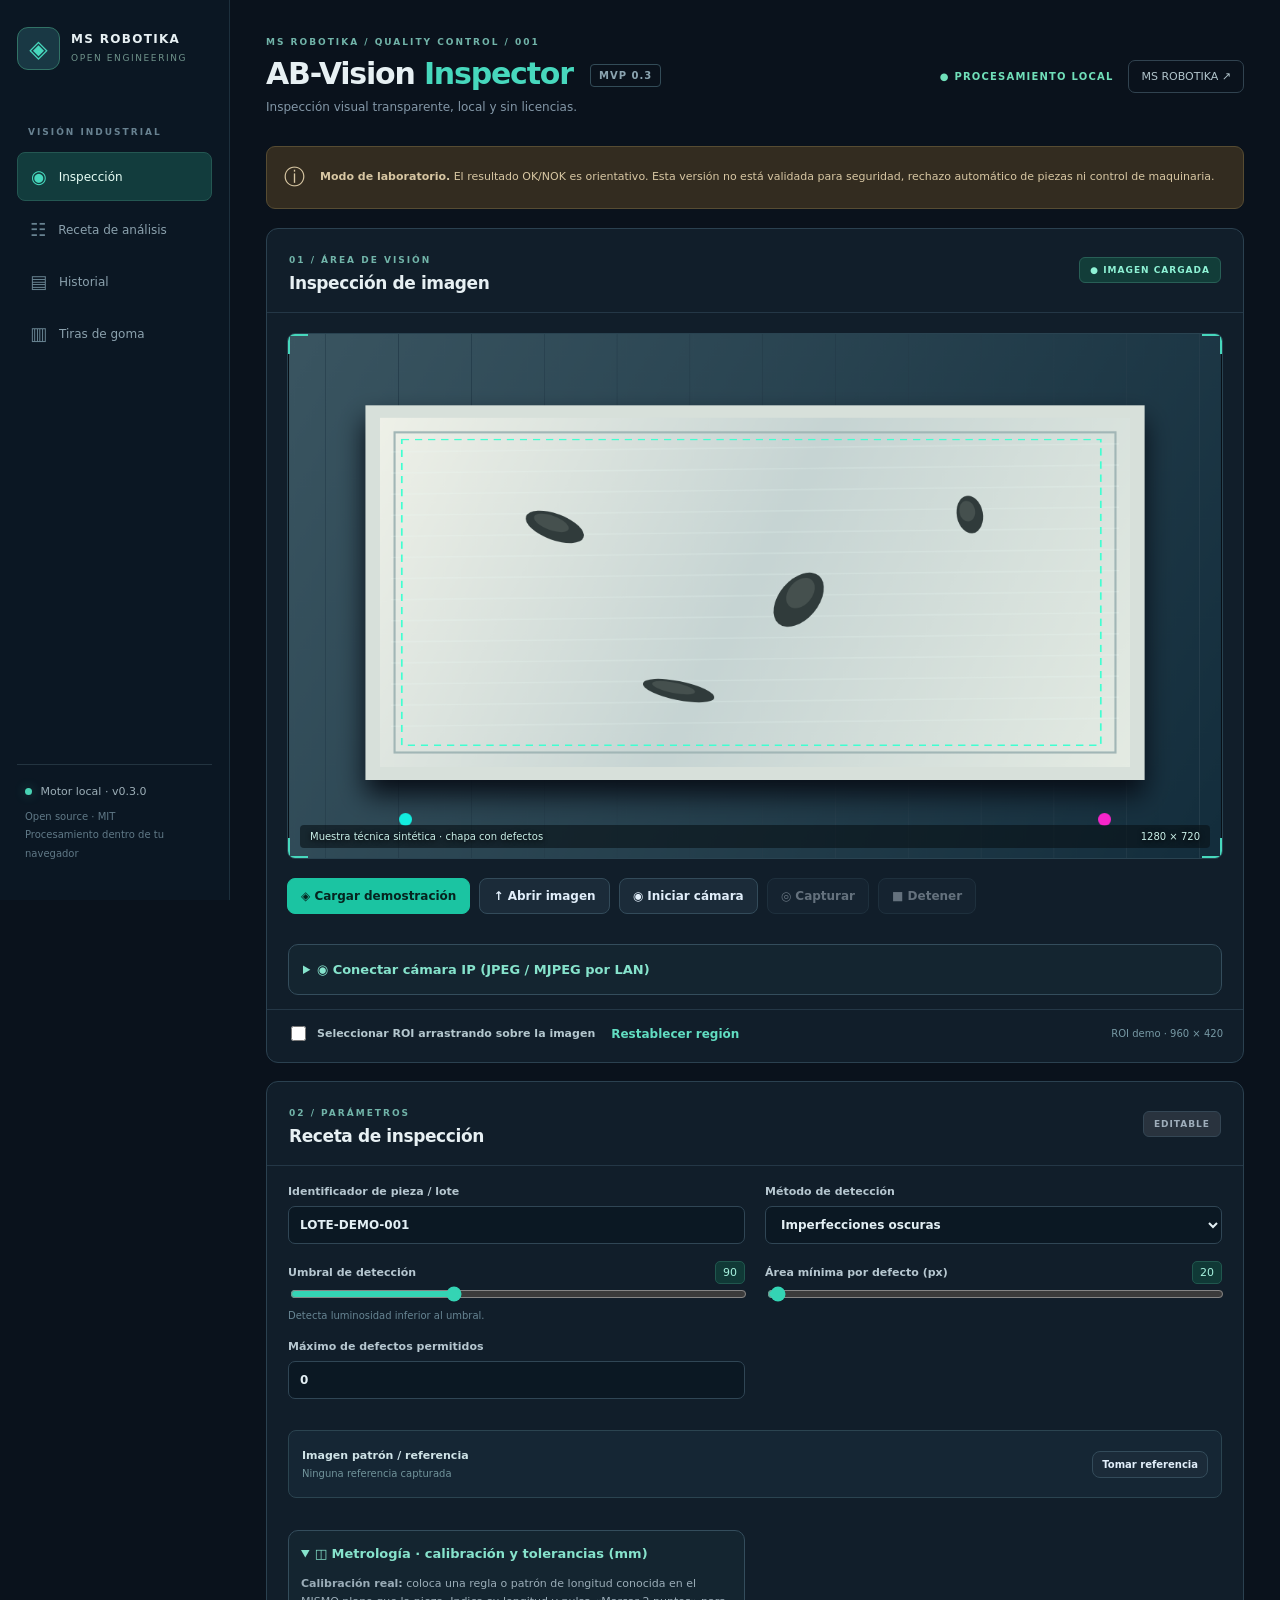
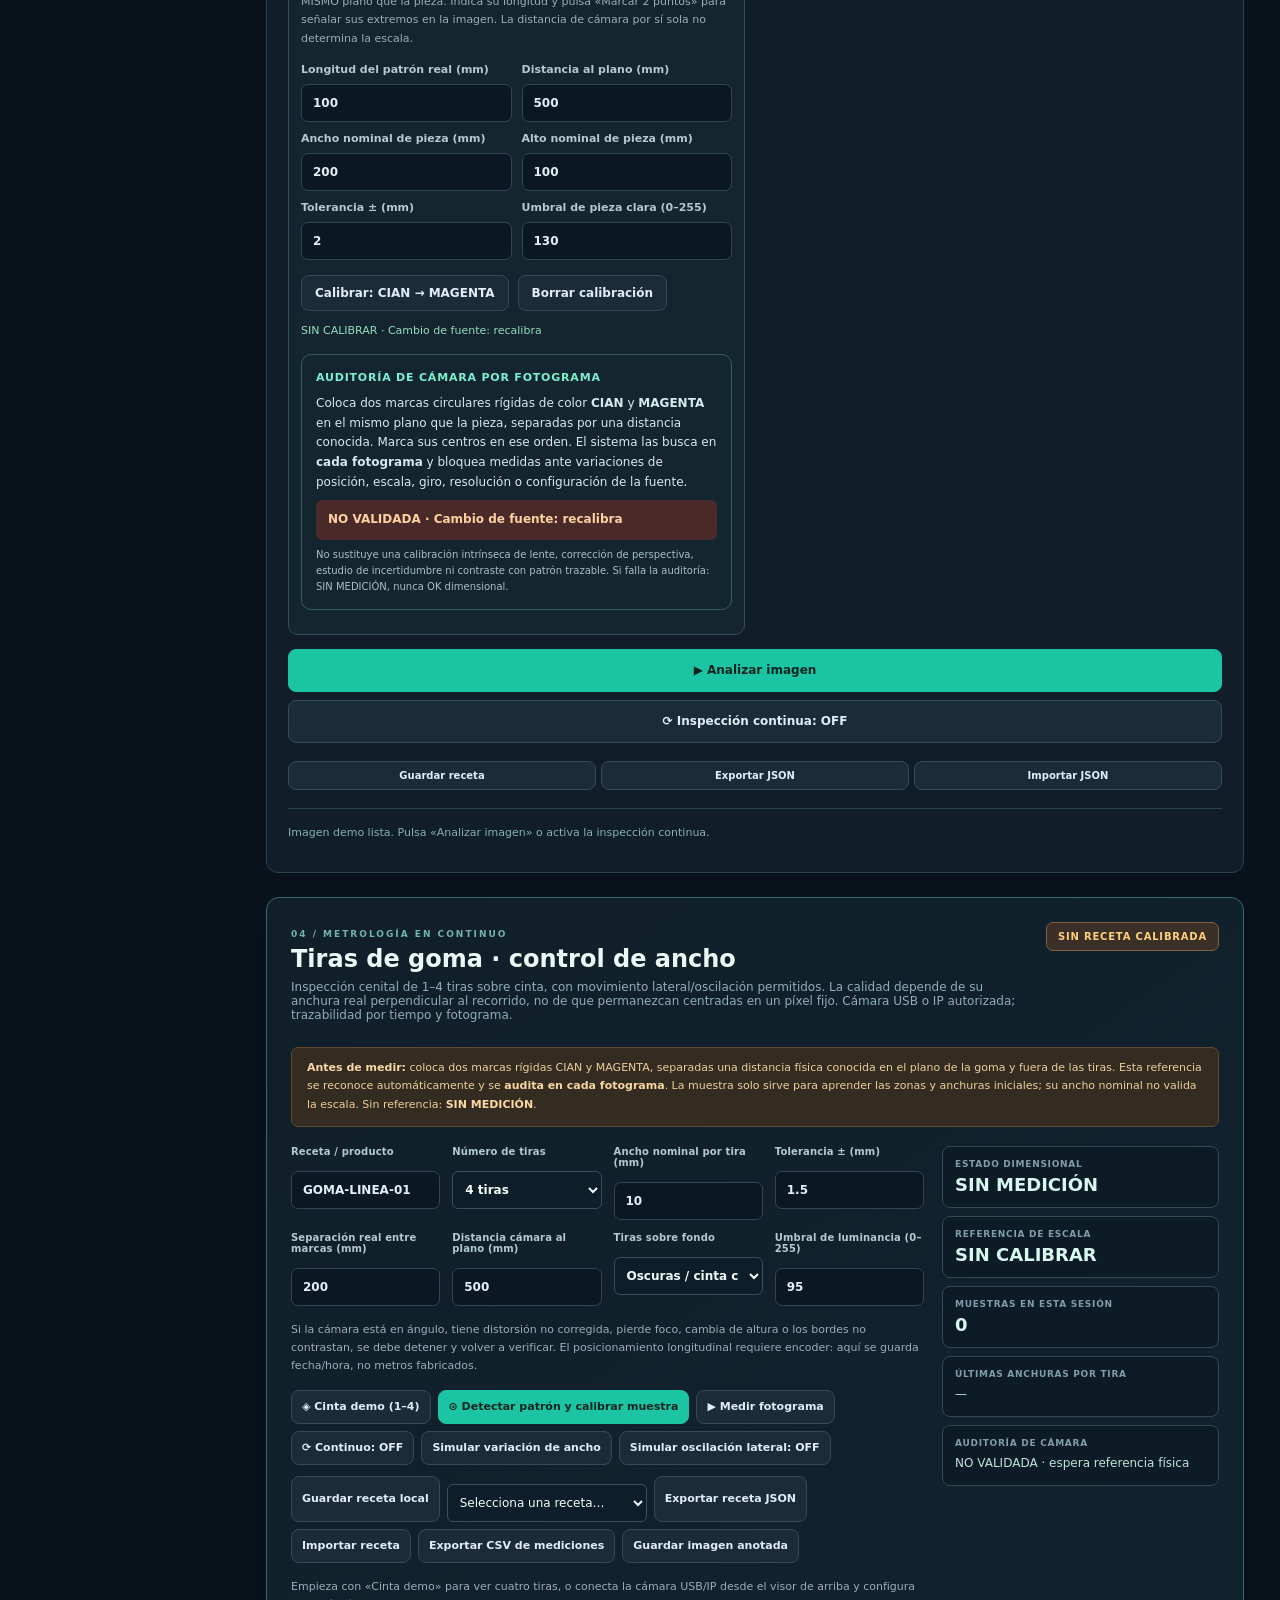
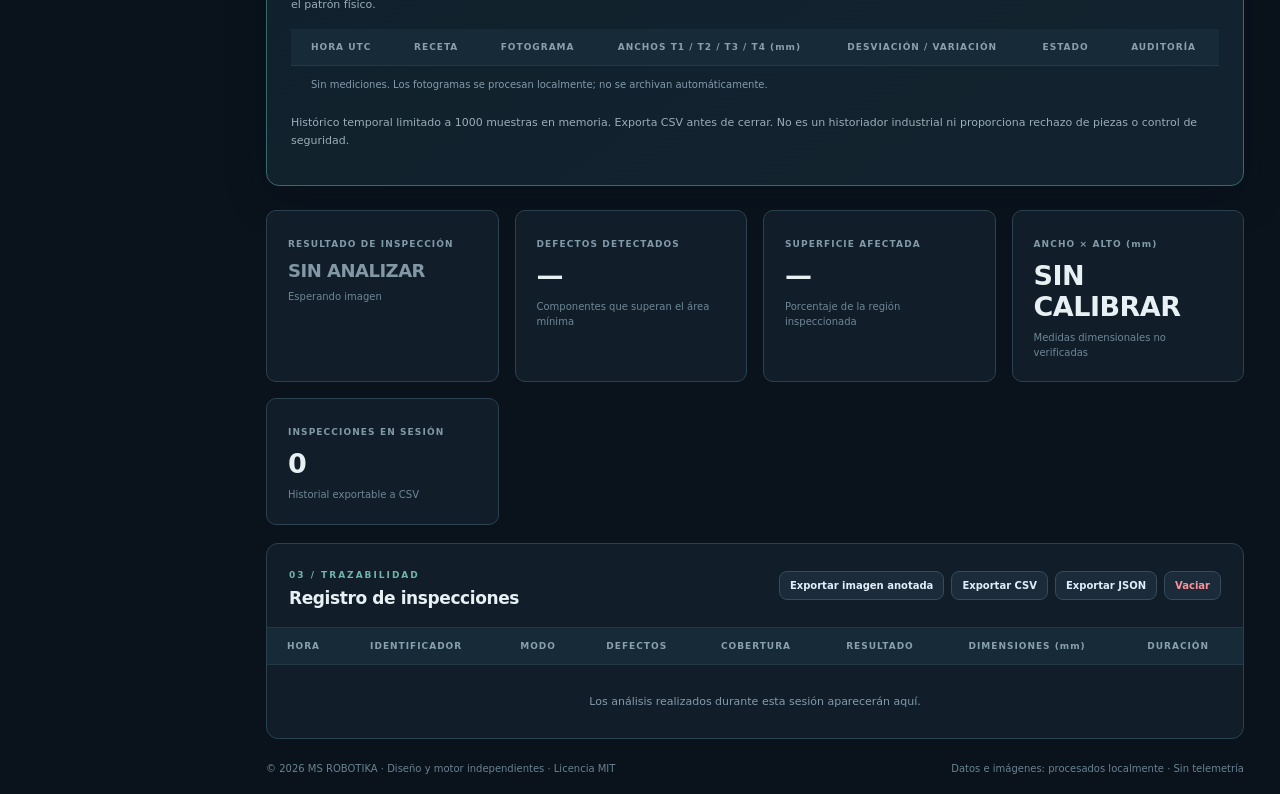
==== AB-Vision-Inspector-PORTABLE.html @ 71e34b37 "build(portable): sync oscillation-aware width inspection in standalone HTML" ====
<!doctype html>
<html lang="es"><head><meta charset="UTF-8"><meta name="viewport" content="width=device-width,initial-scale=1">
<meta name="description" content="AB-Vision Inspector: inspección visual industrial abierta, local y gratuita. MS ROBOTIKA.">
<title>AB-Vision Inspector — MS ROBOTIKA · Sin instalación</title><style>
/* SPDX-License-Identifier: MIT · Copyright (c) 2026 MS ROBOTIKA */
:root{font-family:Inter,'Segoe UI',system-ui,sans-serif;background:#0a121c;color:#e7f0f3;font-synthesis:none;--ink:#09121b;--panel:#111e2a;--line:#233746;--muted:#8498a6;--cyan:#47d8bd;--lime:#a2f0dc;--red:#ff7381}*{box-sizing:border-box}body{margin:0;min-height:100vh}button,input,select{font:inherit}button,.button,.flat{cursor:pointer;background:#1b2b39;border:1px solid #334b5a;color:#e1eefa;padding:10px 13px;border-radius:8px;font-size:12px;font-weight:650;transition:.16s ease}button:hover,.button:hover{border-color:#5f948e;background:#243b47}button:focus-visible,a:focus-visible,input:focus-visible,select:focus-visible{outline:2px solid var(--cyan);outline-offset:2px}button:disabled{opacity:.4;cursor:not-allowed}a{color:inherit;text-decoration:none}.shell{display:flex}.side{position:fixed;inset:0 auto 0 0;width:230px;background:#0b1723;border-right:1px solid #1d303d;padding:27px 17px;display:flex;flex-direction:column;z-index:2}.logo{display:flex;align-items:center;gap:11px}.logo-icon{display:grid;place-items:center;background:#193844;border:1px solid #327366;border-radius:11px;width:43px;height:43px;font-size:24px;color:var(--cyan)}.logo strong{font-size:12px;letter-spacing:1.3px;display:block}.logo small{font-size:9px;color:#70948c;letter-spacing:1.6px}.side-caption{font-size:9px;color:#688291;letter-spacing:2px;font-weight:800;margin:57px 11px 15px}.side nav{display:grid;gap:5px}.side nav a{border-radius:8px;color:#8ba1ad;padding:13px;font-size:12px;display:flex;align-items:center;gap:12px}.side nav a span{color:#688391;font-size:18px}.side nav a:hover{background:#152a36}.side nav a.active{background:#123c3d;color:#e8fff7;border:1px solid #245752}.side nav a.active span{color:var(--cyan)}.side-bottom{margin-top:auto;border-top:1px solid #233440;padding:20px 8px 0;font-size:11px;color:#9caeb7}.side-bottom p{line-height:1.85;color:#607987;font-size:10px}.online-indicator{display:inline-block;background:#48d3b4;width:7px;height:7px;border-radius:50%;box-shadow:0 0 12px #48d3b455;margin-right:5px}main{margin-left:230px;padding:30px 36px 20px;width:calc(100% - 230px);max-width:1800px}.topbar{display:flex;justify-content:space-between;gap:20px;align-items:center;margin-bottom:23px}.breadcrumb,.overline{font-size:9px;color:#71b4a9;font-weight:750;letter-spacing:2px}h1{font-size:30px;letter-spacing:-1.2px;margin:7px 0}h1 em{color:var(--cyan);font-style:normal}.version{font-size:10px;letter-spacing:1px;color:#8ba4b0;border:1px solid #334c58;border-radius:4px;padding:5px 8px;vertical-align:middle;margin-left:8px}.lead{color:#8397a7;font-size:12px;margin:9px 0}.top-actions{display:flex;align-items:center;gap:15px}.privacy{font-size:10px;letter-spacing:1.2px;font-weight:800;color:#70dfb9}.ghost{border:1px solid #314350;border-radius:7px;padding:9px 12px;color:#b2c5cc;font-size:11px}.notice-rail{display:flex;align-items:center;gap:15px;border:1px solid #574c32;background:#332c20;border-radius:9px;padding:13px 17px;color:#d8c7a3;font-size:11px;line-height:1.65;margin-bottom:19px}.notice-icon{font-size:21px}.main-grid{display:grid;grid-template-columns:minmax(0,1.65fr) minmax(310px,.85fr);gap:18px}.work-card,.config-card,.history-card{border:1px solid #2b4150;background:#111e2a;border-radius:12px;min-width:0;overflow:hidden}.card-head{padding:19px 22px;display:flex;align-items:center;justify-content:space-between;gap:15px;border-bottom:1px solid #243746}.card-head h2{font-size:17px;letter-spacing:-.4px;margin:6px 0 0;font-weight:650}.live-status,.small-pill{font-size:9px;letter-spacing:1px;font-weight:800;background:#29333e;border:1px solid #344654;padding:7px 10px;border-radius:6px;color:#9faebb;white-space:nowrap}.live-status.ready{background:#123d39;border-color:#285f56;color:#8ef2d5}.viewer{background:#070e15;position:relative;margin:20px 20px 13px;border:1px solid #294351;border-radius:8px;overflow:hidden;aspect-ratio:16/9;display:flex;align-items:center}.viewer canvas{display:block;max-width:100%;width:100%;height:100%;object-fit:contain;touch-action:none;cursor:crosshair}.viewer-status{position:absolute;bottom:10px;left:12px;right:12px;display:flex;justify-content:space-between;gap:10px;pointer-events:none;font-size:10px;color:#c9efe8;text-shadow:0 1px 5px #000;background:#070f1499;border-radius:4px;padding:6px 10px}.viewer-corner{position:absolute;width:20px;height:20px;pointer-events:none;border-color:var(--cyan);border-style:solid}.tl{top:0;left:0;border-width:2px 0 0 2px}.tr{top:0;right:0;border-width:2px 2px 0 0}.bl{bottom:0;left:0;border-width:0 0 2px 2px}.br{bottom:0;right:0;border-width:0 2px 2px 0}.tool-bar{display:flex;flex-wrap:wrap;align-items:center;gap:9px;padding:6px 20px 16px}.primary{background:#1bc4a2!important;border-color:#1bc4a2!important;color:#06241f!important}.primary:hover{background:#57e5c7!important}.file-button{position:relative;display:inline-flex;align-items:center;justify-content:center}.file-button input{position:absolute;width:1px;height:1px;opacity:0;overflow:hidden;top:0;left:0}.selection-bar{padding:13px 20px 18px;border-top:1px solid #243746;display:flex;gap:13px;align-items:center;flex-wrap:wrap}.check{display:flex;align-items:center;gap:8px;color:#b4c7ce;font-size:11px}.check input{accent-color:#31d2b2;width:15px;height:15px}.text-button{background:transparent;border:0;padding:3px;color:#61ddc1}.selection-bar>span{color:#7799a4;font-size:10px;margin-left:auto}.config-body{padding:19px 21px}.config-body>label{display:block;margin-bottom:17px}label{font-size:11px;color:#b6c7d0;font-weight:600}input:not([type=range]):not([type=file]):not([type=checkbox]),select{border:1px solid #304655;background:#0b1823;color:#e3eff4;border-radius:7px;min-height:38px;padding:9px 11px;width:100%;display:block;margin-top:8px;font-size:12px}input[type=range]{width:100%;accent-color:#34d4b4;cursor:pointer}.parameter{margin-bottom:15px}.parameter-head{display:flex;justify-content:space-between;align-items:center}.parameter output{background:#103936;border:1px solid #20574e;color:#a6f3df;border-radius:5px;padding:4px 7px;font-size:11px;font-variant-numeric:tabular-nums}.parameter p{color:#678593;font-size:10px;margin:4px 0}.reference-box{border:1px solid #2b4450;background:#152634;display:flex;justify-content:space-between;align-items:center;gap:12px;padding:13px;border-radius:8px;margin:14px 0 18px}.reference-box strong{font-size:11px;color:#cfe3e7}.reference-box p{color:#71949b;font-size:10px;margin:5px 0}.tiny{padding:7px 9px;font-size:10px;white-space:nowrap}.config-actions{display:grid;gap:8px}.big{width:100%;min-height:43px}.recipe-actions{display:flex;flex-wrap:wrap;gap:5px;margin:18px 0}.recipe-actions .flat{font-size:10px;flex:1;padding:8px}.status-msg{border-top:1px solid #294350;padding-top:15px;font-size:11px;color:#83b4ad;line-height:1.65;min-height:45px}.status-msg.error{color:#ff98a0}.metrics{display:grid;grid-template-columns:repeat(4,minmax(0,1fr));gap:16px;margin:18px 0}.metric{background:#111e2a;border:1px solid #2b4150;padding:21px;border-radius:10px;min-width:0}.metric>span{font-size:9px;letter-spacing:1.1px;color:#819aa7;font-weight:750}.metric strong{display:block;font-size:27px;letter-spacing:-.5px;font-variant-numeric:tabular-nums;margin:9px 0}.metric .pending{font-size:18px;color:#8298a4}.metric .ok{color:#59e9bd}.metric .nok{color:#ff7787}.metric small{font-size:10px;color:#6e8795;line-height:1.45;display:block}.history-card .history-actions{display:flex;gap:7px;flex-wrap:wrap;justify-content:flex-end}.history-actions button{font-size:10px;padding:8px 10px}.destructive{color:#ff9199}.table-scroller{overflow:auto;max-height:350px}table{border-collapse:collapse;width:100%;min-width:700px;text-align:left}th{font-size:9px;color:#88a1ad;letter-spacing:1px;background:#172a38;padding:13px 20px;font-weight:700}td{font-size:11px;color:#b8c8d0;border-top:1px solid #243846;padding:13px 20px}td:first-child{color:#829bac}td.good{color:#6ce9be;font-weight:800}td.bad{color:#ff8093;font-weight:800}.empty{text-align:center;color:#7b929d;padding:30px}footer{margin:24px 0 0;display:flex;justify-content:space-between;gap:15px;flex-wrap:wrap;font-size:10px;color:#688492}@media(max-width:1350px){.main-grid{grid-template-columns:1fr}.config-body{display:grid;grid-template-columns:repeat(2,1fr);gap:0 20px}.config-actions,.recipe-actions,.reference-box,.status-msg{grid-column:1/-1}}@media(max-width:1100px){.side{width:190px;padding:22px 11px}main{width:calc(100% - 190px);margin-left:190px;padding:25px 20px}.metrics{grid-template-columns:repeat(2,minmax(0,1fr))}.top-actions{display:none}}@media(max-width:700px){.shell{display:block}.side{position:static;width:auto;padding:15px 18px}.side-caption,.side-bottom{display:none}.side nav{display:flex;gap:6px;overflow-x:auto;margin-top:12px}.side nav a{white-space:nowrap;padding:9px}.side nav a span{display:none}main{margin:0;width:100%;padding:22px 13px}h1{font-size:24px}.card-head{padding:15px}.viewer{margin:12px 11px}.tool-bar{padding:6px 11px 15px}.tool-bar button,.tool-bar .button{flex:1;white-space:nowrap}.selection-bar{padding:12px}.config-body{display:block;padding:16px}.metric{padding:15px}.metric strong{font-size:22px}.history-card .card-head{align-items:flex-start;flex-direction:column}.metric>span{line-height:1.5;display:block}.version{font-size:8px}.notice-rail{align-items:flex-start}}
/* 0.2: calibrated measurements and LAN IP camera controls */
.connect-panels{margin:10px 21px 0}.connection-box,.calibration-box{border:1px solid #344d5c;border-radius:10px;padding:14px;margin:14px 0;background:rgba(22,39,50,.8)}
.connection-box summary,.calibration-box summary{cursor:pointer;font-size:13px;font-weight:700;color:#86e3cc;padding:3px 0}
.connection-grid,.cal-grid{display:grid;grid-template-columns:repeat(2,minmax(0,1fr));gap:10px;margin:15px 0}
.connection-grid input,.connection-grid select,.cal-grid input{width:100%;min-width:0}
.calibration-box{margin:14px 0;padding:12px}.small-muted{font-size:11px;line-height:1.65;color:#9badb8;margin:11px 0}
.ip-actions,.cal-actions{display:flex;gap:9px;align-items:center;flex-wrap:wrap;margin-top:12px}
#ip-state{font-size:11px;color:#80c7b4}.small-muted code{word-break:break-word}
#calibration-status{color:#91debc;min-height:20px}
.calibration-box input{color:#183440;background:white}
@media(max-width:620px){.connection-grid,.cal-grid{grid-template-columns:1fr}.connect-panels{margin:10px 9px 0}}

/* Cámara y auditoría metrológica de cada fotograma */
.camera-audit{background:#13252e;border:1px solid #315d65;border-radius:10px;padding:14px;margin:12px 0;color:#d5eaed;font-size:12px;line-height:1.65}
.camera-audit>strong{display:block;letter-spacing:.8px;font-size:11px;color:#7bf0cf}
.camera-audit p{margin:7px 0}
.camera-audit small{display:block;color:#aabfc6;line-height:1.6}
.audit-indicator{font-weight:700;padding:10px 12px;border-radius:6px;overflow-wrap:anywhere}
.audit-good{background:#123c30;color:#75f7bc}
.audit-bad{background:#492a29;color:#ffd1a2}


/* 1–4 strip width inspection · local industrial lab, scoped styles */
.strip-module{border:1px solid #356b69;border-radius:13px;background:linear-gradient(145deg,#101f2a,#12232f);margin:24px 0;padding:24px;box-shadow:0 12px 40px #06101a50}
.strip-heading{display:flex;justify-content:space-between;gap:14px;align-items:flex-start}
.strip-heading h2{font-size:24px;color:#eafbf6;margin:4px 0 7px}.strip-heading p{font-size:12px;color:#8faeb9;max-width:770px;margin:0 0 13px}
.strip-status{font-size:10px;font-weight:900;letter-spacing:.08em;padding:8px 11px;color:#ffce7c;background:#3a3027;border:1px solid #80613d;border-radius:7px;white-space:nowrap}
.strip-status.ok{color:#8af1c6;background:#163f37;border-color:#3a8971}
.strip-status.nok{color:#ff919e;background:#44303a;border-color:#a95867}
.strip-alert{line-height:1.7;color:#edcf9c;background:#342b21;border:1px solid #604b2f;border-radius:7px;padding:11px 15px;font-size:11px;margin:12px 0 19px}
.strip-alert strong{color:#f9d8a4}
.strip-grid{display:grid;grid-template-columns:minmax(0,1.6fr) minmax(240px,.7fr);gap:18px}
.strip-settings{min-width:0}.strip-fields{display:grid;grid-template-columns:repeat(4,minmax(125px,1fr));gap:12px}
.strip-fields label{display:flex;flex-direction:column;gap:6px;font-size:10px;color:#b2cad2;letter-spacing:.015em}
.strip-fields input,.strip-fields select,.strip-actions select{background:#0e1d2a;border:1px solid #375061;border-radius:6px;padding:9px 8px;color:#f0fff9;min-width:0;width:100%;font-size:12px}
.strip-settings>.small-muted{margin:15px 0}
.strip-actions{display:flex;flex-wrap:wrap;gap:7px;margin:11px 0}.strip-actions button,.strip-actions .button{font-size:11px;line-height:1.45;padding:8px 10px}
.strip-actions .primary{border-color:#2f907d;background:#194c49;color:#8effe2}.strip-actions .primary:hover{background:#236459}
.strip-actions select{max-width:230px;width:200px}
.strip-results{display:grid;gap:8px;align-content:start}
.strip-results>div{border:1px solid #334a56;border-radius:8px;background:#0c1b26;padding:12px}
.strip-results small{display:block;font-size:9px;color:#819dac;letter-spacing:.08em;font-weight:800}
.strip-results strong{font-size:18px;color:#d7f7f0;display:block;margin-top:5px}
.strip-results p{font-size:12px;color:#bde5d9;margin:6px 0 0;line-height:1.6}
.strip-results #strip-verdict[data-state="OK"]{color:#55e0b8}
.strip-results #strip-verdict[data-state="NOK"]{color:#ff7587}
.strip-results #strip-verdict[data-state="REVIEW"],.strip-results #strip-verdict[data-state="INVALID"]{color:#ffc677}
#strip-history td{white-space:nowrap;font-size:10px}
#strip-message{min-height:22px}#strip-message.error{color:#ffa0a0}
@media(max-width:1250px){.strip-fields{grid-template-columns:repeat(2,minmax(125px,1fr))}}
@media(max-width:850px){.strip-grid{grid-template-columns:1fr}.strip-results{grid-template-columns:repeat(2,minmax(0,1fr))}.strip-heading{flex-direction:column}.strip-status{white-space:normal}}
@media(max-width:480px){.strip-module{padding:13px;margin:18px 0}.strip-fields{grid-template-columns:1fr 1fr;gap:8px}.strip-results{grid-template-columns:1fr 1fr}.strip-heading h2{font-size:19px}.strip-actions select{max-width:100%}}
</style>
</head>
<body>
<div class="shell">
<aside class="side">
  <div class="logo"><span class="logo-icon">◈</span><div><strong>MS ROBOTIKA</strong><small>OPEN ENGINEERING</small></div></div>
  <p class="side-caption">VISIÓN INDUSTRIAL</p>
  <nav><a href="#vision" class="active"><span>◉</span> Inspección</a><a href="#config"><span>☷</span> Receta de análisis</a><a href="#history"><span>▤</span> Historial</a><a href="#strips"><span>▥</span> Tiras de goma</a></nav>
  <div class="side-bottom"><span class="online-indicator"></span> Motor local · v0.3.0<p>Open source · MIT<br>Procesamiento dentro de tu navegador</p></div>
</aside>
<main>
<header class="topbar"><div><span class="breadcrumb">MS ROBOTIKA / QUALITY CONTROL / 001</span><h1>AB-Vision <em>Inspector</em> <span class="version">MVP 0.3</span></h1><p class="lead">Inspección visual transparente, local y sin licencias.</p></div><div class="top-actions"><span class="privacy">● PROCESAMIENTO LOCAL</span><a class="ghost documentation" href="https://github.com/msrobotika" target="_blank" rel="noopener">MS ROBOTIKA ↗</a></div></header>
<div class="notice-rail"><span class="notice-icon">ⓘ</span><div><strong>Modo de laboratorio.</strong> El resultado OK/NOK es orientativo. Esta versión no está validada para seguridad, rechazo automático de piezas ni control de maquinaria.</div></div>
<div class="main-grid">
<section class="work-card" id="vision"><div class="card-head"><div><span class="overline">01 / ÁREA DE VISIÓN</span><h2>Inspección de imagen</h2></div><span class="live-status" id="feed-status">● SIN FUENTE</span></div>
  <div class="viewer"><canvas id="overlay" width="1280" height="720" aria-label="Área de inspección: arrastra para seleccionar región de interés"></canvas><video id="camera-video" autoplay muted playsinline hidden></video><div class="viewer-status"><span id="source-label">Imagen de demostración</span><span id="image-size">1280 × 720</span></div><div class="viewer-corner tl"></div><div class="viewer-corner tr"></div><div class="viewer-corner bl"></div><div class="viewer-corner br"></div></div>
  <div class="tool-bar"><button id="demo" class="primary">◈ Cargar demostración</button><label class="button file-button">↑ Abrir imagen<input id="image-file" type="file" accept="image/png,image/jpeg,image/webp,image/bmp"></label><button id="camera-start">◉ Iniciar cámara</button><button id="capture" disabled>◎ Capturar</button><button id="camera-stop" disabled>■ Detener</button></div>

  <div class="connect-panels">
  <details class="connection-box" id="ip-camera-panel"><summary>◉ Conectar cámara IP (JPEG / MJPEG por LAN)</summary>
  <div class="connection-grid">
    <label>IPv4 privada de la cámara<input id="ip-address" inputmode="decimal" placeholder="192.168.1.50" autocomplete="off"></label>
    <label>Protocolo<select id="ip-protocol"><option value="http">HTTP</option><option value="https">HTTPS certificado válido</option></select></label>
    <label>Puerto HTTP(S)<input id="ip-port" type="number" min="1" max="65535" value="80"></label>
    <label>Ruta del snapshot JPEG o MJPEG<input id="ip-path" value="/snapshot.jpg" placeholder="/snapshot.jpg o /video.mjpg"></label>
    <label>Usuario (si usa Basic)<input id="ip-user" maxlength="128" autocomplete="off"></label>
    <label>Contraseña (no se guarda)<input id="ip-password" type="password" maxlength="256" autocomplete="off"></label>
  </div>
  <label class="check"><input id="ip-approved" type="checkbox">Autorizo expresamente conectarme a esta cámara de mi red privada.</label>
  <div class="ip-actions"><button id="ip-connect" type="button">Conectar y captar</button><button id="ip-disconnect" type="button" disabled>Desconectar IP</button><span id="ip-state">Sin conexión IP</span></div>
  <p class="small-muted">Ejemplos de URL de cámara: <code>http://192.168.1.50:80/snapshot.jpg</code> o ruta MJPEG. Solo IPv4 privada; RTSP, ONVIF y Digest pendientes. El servidor local obtiene cada fotograma; imágenes y credenciales no se envían a Internet.</p>
  </details>
  </div>
  <div class="selection-bar"><label class="check"><input type="checkbox" id="roi-mode"><span>Seleccionar ROI arrastrando sobre la imagen</span></label><button class="text-button" id="roi-reset">Restablecer región</button><span id="roi-label">Imagen completa</span></div>
</section>
<section class="config-card" id="config"><div class="card-head"><div><span class="overline">02 / PARÁMETROS</span><h2>Receta de inspección</h2></div><span class="small-pill">EDITABLE</span></div>
  <div class="config-body"><label>Identificador de pieza / lote<input type="text" id="lot" value="LOTE-DEMO-001" maxlength="64" placeholder="Ej. PCB-LINEA-01"></label>
  <label>Método de detección<select id="mode"><option value="dark">Imperfecciones oscuras</option><option value="light">Zonas claras</option><option value="reference">Diferencia frente a referencia</option></select></label>
  <div class="parameter"><div class="parameter-head"><label for="threshold">Umbral de detección</label><output id="threshold-value">90</output></div><input type="range" id="threshold" min="0" max="255" value="90"><p id="threshold-hint">Píxeles con luminosidad inferior a 90.</p></div>
  <div class="parameter"><div class="parameter-head"><label for="min-area">Área mínima por defecto (px)</label><output id="min-area-value">20</output></div><input type="range" id="min-area" min="1" max="3000" value="20"></div>
  <label>Máximo de defectos permitidos<input type="number" id="max-defects" min="0" max="10000" value="0"></label>
  <div class="reference-box"><div><strong>Imagen patrón / referencia</strong><p id="reference-label">Ninguna referencia capturada</p></div><button id="set-reference" class="tiny">Tomar referencia</button></div>
  <details id="calibration-panel" class="calibration-box" open><summary>◫ Metrología · calibración y tolerancias (mm)</summary>
    <p class="small-muted"><strong>Calibración real:</strong> coloca una regla o patrón de longitud conocida en el MISMO plano que la pieza. Indica su longitud y pulsa «Marcar 2 puntos» para señalar sus extremos en la imagen. La distancia de cámara por sí sola no determina la escala.</p>
    <div class="cal-grid">
      <label>Longitud del patrón real (mm)<input id="reference-mm" type="number" min="0.01" max="100000" step="any" value="100"></label>
      <label>Distancia al plano (mm)<input id="distance-mm" type="number" min="1" max="100000" step="any" value="500"></label>
      <label>Ancho nominal de pieza (mm)<input id="nominal-width" type="number" min="0.01" max="100000" step="any" value="200"></label>
      <label>Alto nominal de pieza (mm)<input id="nominal-height" type="number" min="0.01" max="100000" step="any" value="100"></label>
      <label>Tolerancia ± (mm)<input id="dimension-tolerance" type="number" min="0" max="10000" step="any" value="2"></label>
      <label>Umbral de pieza clara (0–255)<input id="piece-threshold" type="number" min="0" max="255" value="130"></label>
    </div>
    <div class="cal-actions"><button id="mark-scale" type="button">Calibrar: CIAN → MAGENTA</button><button id="clear-scale" type="button">Borrar calibración</button></div>
    <p id="calibration-status" class="small-muted" aria-live="polite">SIN CALIBRAR · Primero captura una imagen con patrón real.</p>
    <div class="camera-audit"><strong>AUDITORÍA DE CÁMARA POR FOTOGRAMA</strong>
      <p>Coloca dos marcas circulares rígidas de color <b>CIAN</b> y <b>MAGENTA</b> en el mismo plano que la pieza, separadas por una distancia conocida. Marca sus centros en ese orden. El sistema las busca en <strong>cada fotograma</strong> y bloquea medidas ante variaciones de posición, escala, giro, resolución o configuración de la fuente.</p>
      <p id="audit-status" class="audit-indicator audit-bad" aria-live="polite">NO VALIDADA · Falta patrón de calibración físico.</p>
      <small>No sustituye una calibración intrínseca de lente, corrección de perspectiva, estudio de incertidumbre ni contraste con patrón trazable. Si falla la auditoría: SIN MEDICIÓN, nunca OK dimensional.</small>
    </div>
  </details>
  <div class="config-actions"><button id="analyze" class="big primary">▶ Analizar imagen</button><button id="auto" class="big">⟳ Inspección continua: OFF</button></div>
  <div class="recipe-actions"><button id="save-recipe" class="flat">Guardar receta</button><button id="export-recipe" class="flat">Exportar JSON</button><label class="flat file-button">Importar JSON<input id="recipe-file" type="file" accept="application/json,.json"></label></div>
  <div class="status-msg" id="message" role="status" aria-live="polite">Listo para inspeccionar. Puedes empezar con la demostración.</div>
  </div></section>
</div>

<section class="strip-module" id="strips" aria-label="Control dimensional de tiras de goma">
  <header class="strip-heading"><div><span class="overline">04 / METROLOGÍA EN CONTINUO</span><h2>Tiras de goma · control de ancho</h2>
  <p>Inspección cenital de 1–4 tiras sobre cinta, con movimiento lateral/oscilación permitidos. La calidad depende de su anchura real perpendicular al recorrido, no de que permanezcan centradas en un píxel fijo. Cámara USB o IP autorizada; trazabilidad por tiempo y fotograma.</p></div>
  <span id="strip-status" class="strip-status" aria-live="polite">SIN RECETA CALIBRADA</span></header>
  <div class="strip-alert"><strong>Antes de medir:</strong> coloca dos marcas rígidas CIAN y MAGENTA, separadas una distancia física conocida en el plano de la goma y fuera de las tiras. Esta referencia se reconoce automáticamente y se <strong>audita en cada fotograma</strong>. La muestra solo sirve para aprender las zonas y anchuras iniciales; su ancho nominal no valida la escala. Sin referencia: <strong>SIN MEDICIÓN</strong>.</div>
  <div class="strip-grid">
    <div class="strip-settings">
      <div class="strip-fields">
        <label>Receta / producto<input id="strip-id" maxlength="64" value="GOMA-LINEA-01"></label>
        <label>Número de tiras<select id="strip-count"><option value="1">1 tira</option><option value="2">2 tiras</option><option value="3">3 tiras</option><option value="4" selected>4 tiras</option></select></label>
        <label>Ancho nominal por tira (mm)<input id="strip-nominal" type="number" min=".1" max="2000" step=".01" value="10"></label>
        <label>Tolerancia ± (mm)<input id="strip-tolerance" type="number" min="0" max="100" step=".01" value="1.5"></label>
        <label>Separación real entre marcas (mm)<input id="strip-reference" type="number" min="1" max="2000" step=".01" value="200"></label>
        <label>Distancia cámara al plano (mm)<input id="strip-distance" type="number" min="1" max="100000" value="500"></label>
        <label>Tiras sobre fondo<select id="strip-polarity"><option value="dark" selected>Oscuras / cinta clara</option><option value="light">Claras / cinta oscura</option></select></label>
        <label>Umbral de luminancia (0–255)<input id="strip-threshold" type="number" min="1" max="254" step="1" value="95"></label>
      </div>
      <p class="small-muted">Si la cámara está en ángulo, tiene distorsión no corregida, pierde foco, cambia de altura o los bordes no contrastan, se debe detener y volver a verificar. El posicionamiento longitudinal requiere encoder: aquí se guarda fecha/hora, no metros fabricados.</p>
      <div class="strip-actions">
        <button id="strip-demo" type="button">◈ Cinta demo (1–4)</button>
        <button id="strip-calibrate" type="button" class="primary">⊙ Detectar patrón y calibrar muestra</button>
        <button id="strip-once" type="button">▶ Medir fotograma</button>
        <button id="strip-run" type="button">⟳ Continuo: OFF</button>
        <button id="strip-fault" type="button">Simular variación de ancho</button>
        <button id="strip-sway" type="button">Simular oscilación lateral: OFF</button>
      </div>
      <div class="strip-actions">
        <button id="strip-save" type="button">Guardar receta local</button>
        <select id="strip-saved" aria-label="Recetas guardadas"><option value="">Selecciona una receta…</option></select>
        <button id="strip-export-recipe" type="button">Exportar receta JSON</button>
        <label class="button file-button">Importar receta<input id="strip-import-recipe" type="file" accept=".json,application/json"></label>
        <button id="strip-export-csv" type="button">Exportar CSV de mediciones</button>
        <button id="strip-export-png" type="button">Guardar imagen anotada</button>
      </div>
      <p id="strip-message" class="small-muted" role="status" aria-live="polite">Empieza con «Cinta demo» para ver cuatro tiras, o conecta la cámara USB/IP desde el visor de arriba y configura el patrón físico.</p>
    </div>
    <div class="strip-results">
      <div><small>ESTADO DIMENSIONAL</small><strong id="strip-verdict">SIN MEDICIÓN</strong></div>
      <div><small>REFERENCIA DE ESCALA</small><strong id="strip-scale">SIN CALIBRAR</strong></div>
      <div><small>MUESTRAS EN ESTA SESIÓN</small><strong id="strip-samples">0</strong></div>
      <div><small>ÚLTIMAS ANCHURAS POR TIRA</small><p id="strip-widths">—</p></div>
      <div><small>AUDITORÍA DE CÁMARA</small><p id="strip-audit">NO VALIDADA · espera referencia física</p></div>
    </div>
  </div>
  <div class="table-scroller"><table><thead><tr><th>HORA UTC</th><th>RECETA</th><th>FOTOGRAMA</th><th>ANCHOS T1 / T2 / T3 / T4 (mm)</th><th>DESVIACIÓN / VARIACIÓN</th><th>ESTADO</th><th>AUDITORÍA</th></tr></thead><tbody id="strip-history"><tr><td colspan="7">Sin mediciones. Los fotogramas se procesan localmente; no se archivan automáticamente.</td></tr></tbody></table></div>
  <p class="small-muted">Histórico temporal limitado a 1000 muestras en memoria. Exporta CSV antes de cerrar. No es un historiador industrial ni proporciona rechazo de piezas o control de seguridad.</p>
</section>
<div class="metrics"><div class="metric"><span>RESULTADO DE INSPECCIÓN</span><strong id="verdict" class="pending">SIN ANALIZAR</strong><small id="duration">Esperando imagen</small></div><div class="metric"><span>DEFECTOS DETECTADOS</span><strong id="defects">—</strong><small>Componentes que superan el área mínima</small></div><div class="metric"><span>SUPERFICIE AFECTADA</span><strong id="coverage">—</strong><small>Porcentaje de la región inspeccionada</small></div><div class="metric"><span>ANCHO × ALTO (mm)</span><strong id="measured-size">SIN CALIBRAR</strong><small id="dimension-status">Sin metrología verificada</small></div><div class="metric"><span>INSPECCIONES EN SESIÓN</span><strong id="count">0</strong><small>Historial exportable a CSV</small></div></div>
<section class="history-card" id="history"><div class="card-head"><div><span class="overline">03 / TRAZABILIDAD</span><h2>Registro de inspecciones</h2></div><div class="history-actions"><button id="save-png">Exportar imagen anotada</button><button id="export-csv">Exportar CSV</button><button id="export-json">Exportar JSON</button><button id="clear-history" class="destructive">Vaciar</button></div></div>
  <div class="table-scroller"><table><thead><tr><th>HORA</th><th>IDENTIFICADOR</th><th>MODO</th><th>DEFECTOS</th><th>COBERTURA</th><th>RESULTADO</th><th>DIMENSIONES (mm)</th><th>DURACIÓN</th></tr></thead><tbody id="history-rows"><tr><td colspan="8" class="empty">Los análisis realizados durante esta sesión aparecerán aquí.</td></tr></tbody></table></div></section>
<footer><span>© 2026 MS ROBOTIKA · Diseño y motor independientes · Licencia MIT</span><span>Datos e imágenes: procesados localmente · Sin telemetría</span></footer>
</main></div>
<canvas id="source" width="1280" height="720" hidden></canvas>
<script>
/* SPDX-License-Identifier: MIT
 * Copyright (c) 2026 MS ROBOTIKA
 * Original, dependency-free image segmentation and connected component analyzer.
 */
(function (root, factory) {
  const core = factory();
  if (typeof module === 'object' && module.exports) module.exports = core;
  else root.ABVisionCore = core;
})(typeof globalThis !== 'undefined' ? globalThis : this, function () {
  'use strict';

  const MODES = ['dark', 'light', 'reference'];
  const MAX_PIXELS = 2_000_000;
  function integer(value, lo, hi, label) {
    if (!Number.isInteger(value) || value < lo || value > hi)
      throw new RangeError(label + ' debe estar entre ' + lo + ' y ' + hi);
    return value;
  }
  function validateImage(image, label) {
    if (!image || typeof image !== 'object') throw new TypeError(label + ' no es una imagen');
    const width = integer(image.width, 1, 4096, 'Ancho'), height = integer(image.height, 1, 4096, 'Alto');
    if (width * height > MAX_PIXELS) throw new RangeError('Imagen demasiado grande (máximo 2 millones de píxeles)');
    if (!(image.data instanceof Uint8ClampedArray) || image.data.length !== width * height * 4)
      throw new TypeError(label + ': datos RGBA inválidos');
    return { width, height };
  }
  function clampRect(rect, width, height) {
    if (!rect) return {x: 0, y: 0, width, height};
    for (const key of ['x','y','width','height'])
      if (!Number.isFinite(rect[key])) throw new TypeError('ROI inválida: '+key);
    const x = Math.max(0, Math.min(width - 1, Math.floor(rect.x)));
    const y = Math.max(0, Math.min(height - 1, Math.floor(rect.y)));
    const endX = Math.max(x + 1, Math.min(width, Math.ceil(rect.x + rect.width)));
    const endY = Math.max(y + 1, Math.min(height, Math.ceil(rect.y + rect.height)));
    return {x, y, width: endX-x, height: endY-y};
  }
  function validateRecipe(recipe) {
    if (!recipe || typeof recipe !== 'object') throw new TypeError('Configuración de inspección inválida');
    const mode = recipe.mode;
    if (!MODES.includes(mode)) throw new RangeError('Modo de inspección desconocido');
    return {
      mode,
      threshold: integer(Number(recipe.threshold), 0, 255, 'Umbral'),
      minArea: integer(Number(recipe.minArea), 1, 500000, 'Área mínima'),
      maxDefects: integer(Number(recipe.maxDefects), 0, 10000, 'Máximo de defectos'),
    };
  }
  function inspect(image, recipe, options = {}) {
    const {width, height} = validateImage(image, 'Imagen de entrada');
    const rule = validateRecipe(recipe), rect = clampRect(options.roi, width, height);
    const ref = options.reference;
    if (rule.mode === 'reference') {
      const referenceDimensions = validateImage(ref, 'Imagen de referencia');
      if (referenceDimensions.width !== width || referenceDimensions.height !== height)
        throw new RangeError('La referencia debe tener las mismas dimensiones de imagen');
    }
    const total = width * height, mask = new Uint8Array(total), acceptedMask = new Uint8Array(total);
    const data = image.data, refData = ref?.data, xLimit = rect.x + rect.width, yLimit = rect.y + rect.height;
    let matchPixels = 0, luminanceSum = 0;
    for (let y = rect.y; y < yLimit; y++) for (let x = rect.x; x < xLimit; x++) {
      const i = y * width + x, p = i * 4;
      const lum = (77 * data[p] + 150 * data[p + 1] + 29 * data[p + 2]) >> 8;
      luminanceSum += lum;
      const isCandidate = rule.mode === 'dark' ? lum < rule.threshold
        : rule.mode === 'light' ? lum > rule.threshold
        : Math.max(Math.abs(data[p] - refData[p]), Math.abs(data[p+1] - refData[p+1]), Math.abs(data[p+2] - refData[p+2])) > rule.threshold;
      if (isCandidate) {mask[i] = 1; matchPixels++;}
    }
    // Four-connected deterministic flood fill; never uses external computer-vision packages.
    const queue = new Uint32Array(rect.width * rect.height), components = [];
    let defectPixels = 0, discarded = 0;
    for (let y=rect.y; y<yLimit; y++) for (let x=rect.x; x<xLimit; x++) {
      const first = y*width+x;
      if (mask[first] !== 1) continue;
      let front=0, back=1, minX=x, maxX=x, minY=y, maxY=y;
      queue[0]=first;mask[first]=2;
      while(front<back) {
        const index=queue[front++], px=index%width, py=(index-px)/width;
        if(px<minX)minX=px;if(px>maxX)maxX=px;
        if(py<minY)minY=py;if(py>maxY)maxY=py;
        const next=[px>rect.x?index-1:-1,px+1<xLimit?index+1:-1,py>rect.y?index-width:-1,py+1<yLimit?index+width:-1];
        for(let j=0;j<4;j++) {const v=next[j];if(v>=0&&mask[v]===1){mask[v]=2;queue[back++]=v;}}
      }
      if(back<rule.minArea){discarded++;continue;}
      defectPixels+=back;
      for(let k=0;k<back;k++) acceptedMask[queue[k]]=1;
      components.push({x:minX,y:minY,width:maxX-minX+1,height:maxY-minY+1,area:back,
        centerX:Math.round((maxX+minX)/2),centerY:Math.round((maxY+minY)/2)});
    }
    components.sort((a,b)=>b.area-a.area||a.y-b.y||a.x-b.x);
    return {
      verdict: components.length<=rule.maxDefects?'OK':'NOK',
      width,height,roi:rect,mode:rule.mode,threshold:rule.threshold,minArea:rule.minArea,
      maxDefects:rule.maxDefects,defectCount:components.length,defectPixels,
      candidatePixels:matchPixels,discardedComponents:discarded,
      coveragePercent:Number((100*defectPixels/(rect.width*rect.height)).toFixed(3)),
      meanLuminance:Number((luminanceSum/(rect.width*rect.height)).toFixed(2)),
      boxes:components,mask:acceptedMask,
    };
  }

  // Per-frame audit of two physical color fiducials on the piece's measurement plane.
  // This checks scale/translation/rotation, not lens distortion or Z pose. It is fail-closed.
  const FIDUCIAL_COLORS = ['cyan', 'magenta'];
  function isFiducialPixel(data, offset, color) {
    const r=data[offset],g=data[offset+1],b=data[offset+2];
    return color==='cyan' ? r<95 && g>160 && b>120 && g>r*1.8 && b>r*1.5
      : r>160 && b>130 && g<115 && r>g*1.8 && b>g*1.7;
  }
  function locateFiducial(image, point, color, radius=20) {
    const {width,height}=validateImage(image,'Fotograma');
    if(!point||!Number.isFinite(point.x)||!Number.isFinite(point.y))return null;
    if(!FIDUCIAL_COLORS.includes(color))return null;
    const rr=Math.round(Math.min(40,Math.max(8,radius)));
    let total=0,sx=0,sy=0,minX=width,maxX=-1,minY=height,maxY=-1;
    for(let y=Math.max(0,Math.floor(point.y)-rr);y<=Math.min(height-1,Math.ceil(point.y)+rr);y++) {
      for(let x=Math.max(0,Math.floor(point.x)-rr);x<=Math.min(width-1,Math.ceil(point.x)+rr);x++) {
        if((x-point.x)**2+(y-point.y)**2>rr*rr)continue;
        if(isFiducialPixel(image.data,(y*width+x)*4,color)) {
          total++;sx+=x;sy+=y;
          if(x<minX)minX=x;if(x>maxX)maxX=x;if(y<minY)minY=y;if(y>maxY)maxY=y;
        }
      }
    }
    // Reject colored isolated noise and elongated streaks.
    if(total<15||maxX-minX<3||maxY-minY<3)return null;
    const ratio=(maxX-minX+1)/(maxY-minY+1);
    if(ratio<.5||ratio>2)return null;
    return {x:sx/total,y:sy/total,pixels:total,width:maxX-minX+1,height:maxY-minY+1};
  }
  function createAuditedCalibration(image, selections, referenceMm, distanceMm, sourceId) {
    const {width,height}=validateImage(image,'Fotograma de calibración');
    if(!Array.isArray(selections)||selections.length!==2)throw new RangeError('Marca dos referencias físicas');
    if(typeof sourceId!=='string'||!sourceId||sourceId.length>512)
      throw new RangeError('Identificación de cámara ausente');
    if(!Number.isFinite(referenceMm)||referenceMm<=0||!Number.isFinite(distanceMm)||distanceMm<=0)
      throw new RangeError('Patrón y distancia deben ser positivos');
    const markers=selections.map((selection,i)=>locateFiducial(image,selection,FIDUCIAL_COLORS[i],20));
    if(markers.some(x=>!x))throw new RangeError('No se detectan ambas marcas: primero cian, después magenta, 2 colores distintos y visibles');
    const referencePixels=Math.hypot(markers[0].x-markers[1].x,markers[0].y-markers[1].y);
    if(referencePixels<100)throw new RangeError('Separa las referencias al menos 100 píxeles para limitar la incertidumbre');
    const calibration={schema:3,auditRequired:true,referenceMm,referencePixels,
      workingDistanceMm:distanceMm,imageWidth:width,imageHeight:height,sourceId,
      markers:markers.map(({x,y,pixels},i)=>({x,y,pixels,color:FIDUCIAL_COLORS[i]})),
      mmPerPixel:referenceMm/referencePixels};
    return Object.freeze(calibration);
  }
  function auditCameraFrame(image, calibration, sourceId, options={}) {
    const {width,height}=validateImage(image,'Fotograma de auditoría');
    const invalid=reason=>({status:'INVALID',reason,uncertaintyMm:null,mmPerPixel:null});
    if(!calibration||!calibration.auditRequired||!Array.isArray(calibration.markers)||calibration.markers.length!==2)
      return invalid('Falta calibración auditable con dos fiduciales');
    if(calibration.sourceId!==sourceId)return invalid('La identidad/configuración de cámara cambió');
    if(calibration.imageWidth!==width||calibration.imageHeight!==height)
      return invalid('Resolución de captura cambiada');
    let baseline;
    try {baseline=validateCalibration(calibration,width,height);}catch(error){return invalid(error.message);}
    const maxShift=options.maxShiftPx??12, maxScaleDrift=options.maxScaleDrift??.005,
      maxRotationDegrees=options.maxRotationDegrees??2;
    if(!Number.isFinite(maxShift)||maxShift<=0||maxShift>40||
       !Number.isFinite(maxScaleDrift)||maxScaleDrift<=0||maxScaleDrift>.05)
      return invalid('Parámetros de auditoría inválidos');
    const markers=calibration.markers.map(m=>locateFiducial(image,m,m.color,Math.max(18,maxShift+8)));
    if(markers.some(m=>!m))return invalid('No se ven las dos marcas físicas de control en este fotograma');
    for(let i=0;i<2;i++) {
      const pos=Math.hypot(markers[i].x-calibration.markers[i].x,markers[i].y-calibration.markers[i].y);
      if(pos>maxShift)return invalid('Marcadores desplazados: cámara/patrón/pieza posiblemente movidos');
      const baselineCount=calibration.markers[i].pixels;
      if(markers[i].pixels<baselineCount*.5||markers[i].pixels>baselineCount*1.7)
        return invalid('Tamaño/apariencia del marcador alterados: revisa enfoque, distancia e iluminación');
    }
    const dx=markers[1].x-markers[0].x,dy=markers[1].y-markers[0].y;
    const observed=Math.hypot(dx,dy);
    const drift=Math.abs(observed-calibration.referencePixels)/calibration.referencePixels;
    if(drift>maxScaleDrift)return invalid('Escala física fuera de tolerancia: deriva '+(drift*100).toFixed(3)+' %');
    const previousAngle=Math.atan2(calibration.markers[1].y-calibration.markers[0].y,
                                  calibration.markers[1].x-calibration.markers[0].x);
    const rotation=Math.atan2(Math.sin(Math.atan2(dy,dx)-previousAngle),
                              Math.cos(Math.atan2(dy,dx)-previousAngle))*180/Math.PI;
    if(Math.abs(rotation)>maxRotationDegrees)return invalid('Rotación relativa del patrón fuera de límite');
    const mmPerPixel=calibration.referenceMm/observed;
    // Conservative two-edge quantization + marker centroid detection uncertainty.
    const uncertaintyMm=3*mmPerPixel;
    return {status:'VERIFIED',reason:'Marcas presentes, escala y configuración de fuente verificadas',
      referencePixels:observed,scaleDriftPercent:drift*100,rotationDegrees:rotation,
      mmPerPixel,uncertaintyMm,markers};
  }

  // Calibrated metrology uses an independent reference of known physical length.
  // Distance alone is insufficient: focal length, resolution and lens distortion matter.
  function validateCalibration(calibration, width, height) {
    if (!calibration || typeof calibration !== 'object') throw new TypeError('Calibración inexistente');
    const {referenceMm, referencePixels, workingDistanceMm, imageWidth, imageHeight} = calibration;
    if (![referenceMm, referencePixels, workingDistanceMm].every(n => typeof n === 'number' && Number.isFinite(n) && n > 0))
      throw new RangeError('Referencia, píxeles y distancia deben ser positivos');
    if (referenceMm > 100000 || referencePixels > 10000 || workingDistanceMm > 100000)
      throw new RangeError('Valor fuera de rango');
    if (imageWidth !== width || imageHeight !== height)
      throw new RangeError('Resolución cambiada: recalibra la cámara');
    return {mmPerPixel:referenceMm/referencePixels, workingDistanceMm};
  }
  function measurePiece(image, settings = {}) {
    const {width,height} = validateImage(image,'Imagen de medición');
    const threshold=integer(Number(settings.threshold ?? 130),0,255,'Umbral de pieza');
    const minPixels=integer(Number(settings.minPixels ?? 100),1,2_000_000,'Área mínima de pieza');
    const labels=new Uint8Array(width*height),queue=new Uint32Array(width*height);
    const pixels=image.data;
    for(let i=0;i<width*height;i++){
      const p=i*4;
      const l=(77*pixels[p]+150*pixels[p+1]+29*pixels[p+2])>>8;
      labels[i]=l>=threshold?1:0;
    }
    let best=null;
    for(let y=0;y<height;y++)for(let x=0;x<width;x++){
      const first=y*width+x;
      if(labels[first]!==1)continue;
      let front=0,back=1,minX=x,minY=y,maxX=x,maxY=y;
      queue[0]=first;labels[first]=2;
      while(front<back){
        const n=queue[front++],px=n%width,py=(n-px)/width;
        if(px<minX)minX=px;if(px>maxX)maxX=px;
        if(py<minY)minY=py;if(py>maxY)maxY=py;
        const left=px>0?n-1:-1,right=px<width-1?n+1:-1,up=py>0?n-width:-1,down=py<height-1?n+width:-1;
        for(const candidate of [left,right,up,down]) if(candidate>=0&&labels[candidate]===1){labels[candidate]=2;queue[back++]=candidate;}
      }
      if(back>=minPixels&&(!best||back>best.area))
        best={x:minX,y:minY,width:maxX-minX+1,height:maxY-minY+1,area:back,
              touchesBorder:minX===0||minY===0||maxX===width-1||maxY===height-1};
    }
    return best;
  }
  function evaluateMeasurement(box, calibration, nominal, width, height, audit=null) {
    const scale=validateCalibration(calibration,width,height);
    if(calibration.auditRequired && (!audit||audit.status!=='VERIFIED'))
      return {status:'INVALID', reason:audit?.reason||'Auditoría de cámara ausente'};
    if(!box) return {status:'NO_PIECE', reason:'No se ha encontrado una pieza segmentable'};
    if(box.touchesBorder) return {status:'INVALID',reason:'La pieza toca el borde de la imagen; encuadra completamente'};
    const keys=['widthMm','heightMm','toleranceMm','currentDistanceMm'];
    if(!nominal||keys.some(k=>typeof nominal[k]!=='number'||!Number.isFinite(nominal[k])||nominal[k]<0))
      throw new RangeError('Dimensiones y tolerancias no válidas');
    if(nominal.widthMm<=0||nominal.heightMm<=0||nominal.currentDistanceMm<=0||nominal.toleranceMm>10000)
      throw new RangeError('Las dimensiones y distancia deben ser positivas');
    if(Math.abs(nominal.currentDistanceMm-scale.workingDistanceMm)>Math.max(1,scale.workingDistanceMm*.01))
      return {status:'INVALID',reason:'La distancia respecto a la calibración varió más del 1 % o de 1 mm'};
    const mmPerPixel=audit?.status==='VERIFIED'?audit.mmPerPixel:scale.mmPerPixel;
    const measuredWidthMm=box.width*mmPerPixel;
    const measuredHeightMm=box.height*mmPerPixel;
    const deviationWidthMm=measuredWidthMm-nominal.widthMm;
    const deviationHeightMm=measuredHeightMm-nominal.heightMm;
    const deviation=Math.max(Math.abs(deviationWidthMm),Math.abs(deviationHeightMm));
    const uncertaintyMm=audit?.status==='VERIFIED'?audit.uncertaintyMm:0;
    const status=deviation+uncertaintyMm<=nominal.toleranceMm?'OK':
      deviation-uncertaintyMm>nominal.toleranceMm?'NOK':'INDETERMINADO';
    return {status,measuredWidthMm,measuredHeightMm,deviationWidthMm,deviationHeightMm,
      mmPerPixel,uncertaintyMm,areaMm2:box.area*mmPerPixel**2,
      reason:status==='INDETERMINADO'?'Incertidumbre próxima a la tolerancia; revisión manual requerida':null};
  }
  return Object.freeze({inspect,validateRecipe,clampRect,MAX_PIXELS,
    validateCalibration,measurePiece,evaluateMeasurement,locateFiducial,
    createAuditedCalibration,auditCameraFrame});
});

/* SPDX-License-Identifier: MIT · MS ROBOTIKA
 * Longitudinal rubber strip measurement (1–4 independent lanes).
 * A known independent reference *must* be present in the image plane.
 * Browser/Node UMD, no dependencies and no output to physical PLC.
 */
(function(root,factory){
  const lib=factory();
  if(typeof module==='object'&&module.exports)module.exports=lib;
  if(root)root.ABStripCore=lib;
})(typeof window!=='undefined'?window:typeof globalThis!=='undefined'?globalThis:null,function(){
 'use strict';
 const err=(msg)=>{throw new RangeError(msg)};
 const finite=(v,min,max,label)=>{if(typeof v!=='number'||!Number.isFinite(v)||v<min||v>max)err(label+' fuera de rango');return v};
 function validateRecipe(value){
   if(!value||typeof value!=='object'||Array.isArray(value))err('Receta ausente');
   const count=finite(Number(value.count),1,4,'Número de tiras');
   if(!Number.isInteger(count))err('Número de tiras entero 1–4');
   const nominalMm=finite(Number(value.nominalMm),0.1,2000,'Ancho nominal');
   const toleranceMm=finite(Number(value.toleranceMm),0,100,'Tolerancia');
   const referenceMm=finite(Number(value.referenceMm),1,2000,'Referencia física en mm');
   const distanceMm=finite(Number(value.distanceMm),1,100000,'Distancia nominal');
   const threshold=finite(Number(value.threshold),1,254,'Umbral');
   const minRunPx=finite(Number(value.minRunPx??8),3,500,'Mínimo de píxeles');
   if(!Number.isInteger(threshold)||!Number.isInteger(minRunPx))err('Umbral/píxeles deben ser enteros');
   const polarity=value.polarity;
   if(!['light','dark'].includes(polarity))err('Contraste: claro u oscuro');
   const roi=value.roi;
   if(!roi||!['x','y','width','height'].every(k=>Number.isInteger(roi[k])))err('ROI no válida');
   if(roi.x<0||roi.y<0||roi.width<40||roi.height<40)err('La ROI debe ser mayor de 40 px');
   const id=String(value.id||'SIN-ID').slice(0,64);
   if(!/^[\p{L}\p{N}_. -]{1,64}$/u.test(id))err('Identificador de receta no válido');
   return Object.freeze({schema:1,id,count,nominalMm,toleranceMm,referenceMm,distanceMm,
     threshold,minRunPx,polarity,roi:{...roi}});
 }
 function validateImage(image){
   if(!image||!Number.isInteger(image.width)||!Number.isInteger(image.height)||
      image.width<64||image.height<64||image.width*image.height>4_000_000 ||
      !image.data||image.data.length!==image.width*image.height*4)
      err('Fotograma vacío, resolución o búfer inválido');
   return image;
 }
 const isMarker=(data,p,c)=>{
   const r=data[p],g=data[p+1],b=data[p+2];
   return c==='cyan' ? r<95&&g>160&&b>120&&g>r*1.8&&b>r*1.5 :
     r>160&&b>130&&g<115&&r>g*1.8&&b>g*1.7;
 };
 /** Rough global fiducial centers: next, existing audited engine validates shape and size. */
 function findReferenceMarkers(image){
   validateImage(image);
   const out=[];
   for(const color of ['cyan','magenta']){
     let n=0,sx=0,sy=0,minX=image.width,minY=image.height,maxX=-1,maxY=-1;
     for(let y=0;y<image.height;y++)for(let x=0;x<image.width;x++){
       const p=(y*image.width+x)*4;
       if(!isMarker(image.data,p,color))continue;
       n++;sx+=x;sy+=y;
       if(x<minX)minX=x;if(y<minY)minY=y;
       if(x>maxX)maxX=x;if(y>maxY)maxY=y;
     }
     if(n<15 || maxX-minX<3 || maxY-minY<3)err('Faltan marcas de referencia '+color+' visibles');
     const rectW=maxX-minX+1,rectH=maxY-minY+1;
     if(rectW/rectH<.5||rectW/rectH>2||rectW>75||rectH>75)
       err('Referencia '+color+' deformada u objetos de color ambiguos');
     out.push({x:sx/n,y:sy/n,color,pixels:n});
   }
   if(Math.hypot(out[0].x-out[1].x,out[0].y-out[1].y)<100)err('Marcas físicas demasiado próximas');
   return out;
 }
 function scanRow(image,roi,y,recipe){
   const {x,width}=roi,d=image.data,W=image.width,segments=[];
   let start=-1;
   const classify=(xx)=>{
     const p=(y*W+xx)*4,lum=(77*d[p]+150*d[p+1]+29*d[p+2])>>8;
     return recipe.polarity==='light'?lum>=recipe.threshold:lum<recipe.threshold;
   };
   for(let px=x;px<=x+width;px++){
     const active=px<x+width && classify(px);
     if(active&&start<0)start=px;
     if(!active&&start>=0){
       if(px-start>=recipe.minRunPx)segments.push({left:start,right:px-1,widthPx:px-start,
         touchesBorder:start<=x+1||px>=x+width-1});
       start=-1;
     }
   }
   return segments;
 }
 function extractStrips(image,input){
   validateImage(image);
   const recipe=validateRecipe(input);
   const roi=recipe.roi;
   if(roi.x+roi.width>image.width||roi.y+roi.height>image.height)err('ROI fuera del fotograma: recalibrar');
   // Eleven transects track each strip through lateral oscillation along the belt.
   // A fixed X position is NOT a quality criterion: only strip width is.
   const fractions=[.10,.18,.26,.34,.42,.50,.58,.66,.74,.82,.90],lines=[],rejections=[];
   for(const f of fractions){
     const y=roi.y+Math.min(roi.height-1,Math.floor(f*roi.height));
     const segments=scanRow(image,roi,y,recipe);
     if(segments.length!==recipe.count||segments.some(s=>s.touchesBorder)){
       rejections.push({y,detected:segments.length,border:segments.some(s=>s.touchesBorder)});
     }
     lines.push({y,segments});
   }
   if(rejections.length) return {status:'INVALID',reason:'Número de tiras ambiguo, o tira cortada por la ROI',
     detectedPerRow:lines.map(l=>l.segments.length),lines,lanes:[]};
   const lanes=[];
   for(let i=0;i<recipe.count;i++){
     // Within each scan row, the left-to-right order identifies the lane.
     // Different rows and consecutive frames may have very different centers.
     // That is expected in oscillating rubber; do not classify drift as NOK.
     const parts=lines.map(l=>l.segments[i]);
     const centers=parts.map(p=>(p.left+p.right)/2);
     const ys=lines.map(l=>l.y);
     const slopes=centers.map((_,j)=>{
       const lo=Math.max(0,j-1),hi=Math.min(centers.length-1,j+1);
       return (centers[hi]-centers[lo])/(ys[hi]-ys[lo]);
     });
     // Horizontal width overestimates true normal width for slanted strips.
     // Locally correct the oblique cross-section using centerline tangent.
     // Very steep/ambiguous contours are unmeasurable in this 2D model.
     if(slopes.some(m=>!Number.isFinite(m)||Math.abs(m)>1))
       return {status:'INVALID',reason:'Curvatura o inclinación excesiva para medir bordes con confianza',
         detectedPerRow:lines.map(l=>l.segments.length),lines,lanes:[]};
     const widths=parts.map((p,j)=>p.widthPx/Math.hypot(1,slopes[j]));
     const center=Math.round(centers.reduce((a,b)=>a+b,0)/centers.length);
     lanes.push({index:i+1,centerPx:center,
       lateralRangePx:Math.max(...centers)-Math.min(...centers),
       meanPx:widths.reduce((a,b)=>a+b,0)/widths.length,
       minPx:Math.min(...widths),maxPx:Math.max(...widths),
       rowWidthsPx:widths,rawHorizontalWidthsPx:parts.map(p=>p.widthPx),
       centerlinePx:centers,centerlineSlope:slopes});
   }
   return {status:'DETECTED',reason:null,lanes,lines,
     detectedPerRow:lines.map(l=>l.segments.length)};
 }
 function evaluate(image,recipeInput,calibration,audit,baseline=null){
   const recipe=validateRecipe(recipeInput);
   const extracted=extractStrips(image,recipe);
   if(!calibration||!audit||audit.status!=='VERIFIED')
     return {...extracted,status:'INVALID',reason:audit?.reason||'Falta referencia física auditada',
       lanes:[],auditStatus:'INVALID'};
   if(calibration.imageWidth!==image.width||calibration.imageHeight!==image.height)
     return {...extracted,status:'INVALID',reason:'Resolución modificada: recalibra',lanes:[],auditStatus:'INVALID'};
   if(Math.abs(calibration.referenceMm-recipe.referenceMm)>1e-8 ||
      Math.abs(calibration.workingDistanceMm-recipe.distanceMm)>1e-8)
     return {...extracted,status:'INVALID',reason:'Parámetros físicos modificados: recalibra',lanes:[],auditStatus:'INVALID'};
   if(extracted.status!=='DETECTED')
     return {...extracted,auditStatus:'VERIFIED'};
   const scale=finite(audit.mmPerPixel,.000001,100,'Escala auditada');
   const uncertainty=finite(audit.uncertaintyMm,0,500,'Incertidumbre indicativa');
   // Even a perfectly nominal width is NOT OK when the visual uncertainty overlaps limits.
   const lanes=extracted.lanes.map(l=>{
     const minMm=l.minPx*scale,maxMm=l.maxPx*scale,meanMm=l.meanPx*scale;
     const devMin=Math.abs(minMm-recipe.nominalMm),devMax=Math.abs(maxMm-recipe.nominalMm);
     let status='REVIEW';
     if(Math.max(devMin,devMax)+uncertainty<=recipe.toleranceMm)status='OK';
     else if(devMin-uncertainty>recipe.toleranceMm || devMax-uncertainty>recipe.toleranceMm)
       status='NOK';
     // Track lateral motion for diagnostics, NEVER for OK/NOK/REVIEW.
     // A strip can sweep across the camera as long as its entire contour
     // remains measurable inside the ROI and lanes remain separable.
     const lateralShiftPx=baseline?.centers?.length===recipe.count
       ? l.centerPx-baseline.centers[l.index-1] : null;
     return {...l,minMm,maxMm,meanMm,deltaMm:meanMm-recipe.nominalMm,
       lateralShiftPx, uncertaintyMm:uncertainty,status};
   });
   return {status:lanes.some(l=>l.status==='NOK')?'NOK':
      lanes.every(l=>l.status==='OK')?'OK':'REVIEW',
      auditStatus:'VERIFIED',reason:null,lanes,lines:extracted.lines,
      detectedPerRow:extracted.detectedPerRow,mmPerPixel:scale,uncertaintyMm:uncertainty};
 }
 function makeBaseline(result,recipeInput){
   const recipe=validateRecipe(recipeInput);
   if(!result||!['OK','REVIEW','NOK'].includes(result.status)||result.lanes.length!==recipe.count)
     err('No se detectaron todas las tiras con referencia verificada');
   return Object.freeze({schema:1,referenceMm:recipe.referenceMm,count:recipe.count,
     centers:result.lanes.map(l=>l.centerPx),
     widthsAtSampleMm:result.lanes.map(l=>l.meanMm)});
 }
 return Object.freeze({validateRecipe,findReferenceMarkers,extractStrips,evaluate,makeBaseline});
});

/* SPDX-License-Identifier: MIT
 * Copyright (c) 2026 MS ROBOTIKA
 * Browser-only acquisition, reporting, visualization and configuration.
 */
(() => {
'use strict';
const $ = id => document.getElementById(id);
const core = window.ABVisionCore;
const source = $('source'), view = $('overlay');
const sctx = source.getContext('2d', {willReadFrequently:true}), vctx = view.getContext('2d');
const viewer = document.querySelector('.viewer');
let imageReady = false, reference = null, camera = null, stream = null, autoTimer = null;
let lastAnalysis = null, lastSource = '', selection = null, roi = null;
let entries = [], autoBusy = false, cameraDevices = [];
let ipActive=false, ipFetchBusy=false, ipAbort=null, calibration=null, marking=false, markPoints=[];
let nativeIpSize='', lastAudit=null;
let sessionToken=new URLSearchParams(location.hash.slice(1)).get('token') || '';
try{if(!sessionToken)sessionToken=sessionStorage.getItem('ab-vision-session')||'';
  if(sessionToken)sessionStorage.setItem('ab-vision-session',sessionToken);}catch{}
if(location.hash.includes('token='))history.replaceState(null,'',location.pathname);
const MAX_HISTORY=500;

function info(message, error=false) {
  $('message').textContent = String(message);
  $('message').classList.toggle('error', error);
}
function setFeed(message, active=false) {
  $('feed-status').textContent = message;
  $('feed-status').classList.toggle('ready', active);
}
function formatNumber(n) {return Number(n).toLocaleString('es-ES');}
function updateSizes(width,height) {
  if(calibration&&(calibration.imageWidth!==width||calibration.imageHeight!==height))invalidateCalibration('Resolución modificada; recalibra');
  source.width=view.width=width;
  source.height=view.height=height;
  viewer.style.aspectRatio=`${width} / ${height}`;
  $('image-size').textContent=`${width} × ${height}`;
  roi=null;
  $('roi-label').textContent='Imagen completa';
  if(reference&&(reference.width!==width||reference.height!==height)) {
    reference=null; $('reference-label').textContent='Referencias de distinto tamaño descartadas';
  }
}
function getFrame() {return sctx.getImageData(0,0,source.width,source.height);}
function renderPicture(result=null) {
  vctx.clearRect(0,0,view.width,view.height);
  vctx.drawImage(source,0,0);
  if(result){
    // Mask overlay is tied to the accepted connected components, not threshold-only pixels.
    const mask=result.mask,overlay=vctx.createImageData(view.width,view.height);
    for(let i=0;i<mask.length;i++) if(mask[i]){
      const p=i*4;overlay.data[p]=255;overlay.data[p+1]=66;overlay.data[p+2]=85;overlay.data[p+3]=115;
    }
    const temp=document.createElement('canvas');temp.width=view.width;temp.height=view.height;
    temp.getContext('2d').putImageData(overlay,0,0);vctx.drawImage(temp,0,0);
    vctx.strokeStyle='#ff6f87';vctx.lineWidth=Math.max(2,view.width/500);
    vctx.font=`bold ${Math.max(15,Math.round(view.width/80))}px system-ui`;
    result.boxes.slice(0,250).forEach((box,index)=>{
      vctx.strokeRect(box.x-.5,box.y-.5,box.width+1,box.height+1);
      const name=`D${index+1} · ${box.area}px`;
      const labelWidth=Math.ceil(vctx.measureText(name).width)+12;
      const lx=box.x,ly=Math.max(0,box.y-22);
      vctx.fillStyle='#ff687e';vctx.fillRect(lx,ly,labelWidth,22);
      vctx.fillStyle='#101921';vctx.fillText(name,lx+6,ly+16);
      vctx.fillStyle='#ff687e';
    });
  }
  if(lastAnalysis?.pieceBox){
    const b=lastAnalysis.pieceBox;
    vctx.save();vctx.strokeStyle='#22f0bc';vctx.lineWidth=Math.max(2,view.width/500);
    vctx.strokeRect(b.x,b.y,b.width,b.height);vctx.restore();
  }
  if(markPoints.length){vctx.save();vctx.strokeStyle='#25fbd5';vctx.fillStyle='#25fbd5';vctx.lineWidth=3;
    for(const pt of markPoints){vctx.beginPath();vctx.arc(pt.x,pt.y,Math.max(5,view.width/170),0,2*Math.PI);vctx.fill();}
    if(markPoints.length===2){vctx.beginPath();vctx.moveTo(markPoints[0].x,markPoints[0].y);vctx.lineTo(markPoints[1].x,markPoints[1].y);vctx.stroke();}
    vctx.restore();}
  const selected=selection||roi;
  if(selected){
    vctx.save();vctx.strokeStyle='#40ffd1';vctx.lineWidth=Math.max(2,view.width/600);
    vctx.setLineDash([10,8]);vctx.strokeRect(selected.x,selected.y,selected.width,selected.height);
    vctx.restore();
  }
}
function createDemo() {
  stopAuto();stopCamera();stopIp();invalidateCalibration('Cambio de fuente: recalibra');
  const width=1280,height=720;updateSizes(width,height);
  const bg=sctx.createLinearGradient(0,0,width,height);bg.addColorStop(0,'#3a5561');bg.addColorStop(1,'#132d3c');
  sctx.fillStyle=bg;sctx.fillRect(0,0,width,height);
  sctx.fillStyle='#253d4b';for(let x=50;x<1280;x+=100){sctx.fillRect(x,0,1,height)}
  sctx.save();sctx.shadowColor='#070d16';sctx.shadowBlur=35;sctx.shadowOffsetY=20;
  sctx.fillStyle='#d7e0da';sctx.fillRect(105,98,1070,515);sctx.restore();
  const metal=sctx.createLinearGradient(110,100,1140,620);metal.addColorStop(0,'#f0f2e9');metal.addColorStop(.5,'#c6d4d3');metal.addColorStop(1,'#e4ebe3');
  sctx.fillStyle=metal;sctx.fillRect(125,115,1030,480);
  sctx.strokeStyle='#a1b6b6';sctx.lineWidth=3;sctx.strokeRect(145,135,990,440);
  sctx.globalAlpha=.18;sctx.strokeStyle='#effffa';sctx.lineWidth=2;
  for(let i=0;i<14;i++){sctx.beginPath();sctx.moveTo(140,162+i*29);sctx.lineTo(1140,151+i*29);sctx.stroke()}sctx.globalAlpha=1;
  // Four deterministic high-contrast surface defects to validate segmentation.
  const marks=[{x:365,y:265,rx:42,ry:18,r:.35},{x:700,y:365,rx:27,ry:43,r:.7},{x:935,y:248,rx:18,ry:26,r:-.18},{x:535,y:490,rx:50,ry:13,r:.2}];
  for(const m of marks){sctx.save();sctx.translate(m.x,m.y);sctx.rotate(m.r);
    sctx.fillStyle='#303b3b';sctx.beginPath();sctx.ellipse(0,0,m.rx,m.ry,0,0,2*Math.PI);sctx.fill();
    sctx.fillStyle='#45504e';sctx.beginPath();sctx.ellipse(-m.rx*.15,-m.ry*.2,m.rx*.6,m.ry*.55,0,0,2*Math.PI);sctx.fill();sctx.restore();}
  // Test-only physical reference illustration: first cyan, second magenta.
  // For real cameras, PRINT or place equivalent fiducials on the same plane.
  for(const [x,y,color] of [[160,667,'#13eddf'],[1120,667,'#f725ca']]){
    sctx.fillStyle=color;sctx.beginPath();sctx.arc(x,y,9,0,2*Math.PI);sctx.fill();
  }
  roi={x:155,y:145,width:960,height:420};
  $('roi-label').textContent='ROI demo · 960 × 420';
  imageReady=true;lastSource='demo';lastAnalysis=null;
  $('source-label').textContent='Muestra técnica sintética · chapa con defectos';
  setFeed('● IMAGEN CARGADA',true);renderPicture();
  info('Imagen demo lista. Pulsa «Analizar imagen» o activa la inspección continua.');
}
async function openImage(file) {
  if(!file)return;
  if(file.size>20*1024*1024){info('Archivo demasiado grande (límite 20 MB).',true);return;}
  if(!['image/png','image/jpeg','image/webp','image/bmp'].includes(file.type)){info('Formato no admitido.',true);return;}
  stopAuto();stopCamera();stopIp();invalidateCalibration('Nueva imagen: recalibra');
  const url=URL.createObjectURL(file);
  try{
    const pic=await createImageBitmap(file);
    const scale=Math.min(1,Math.sqrt(1_900_000/(pic.width*pic.height)),1600/pic.width,1200/pic.height);
    const width=Math.max(1,Math.round(pic.width*scale)),height=Math.max(1,Math.round(pic.height*scale));
    updateSizes(width,height);sctx.clearRect(0,0,width,height);sctx.drawImage(pic,0,0,width,height);pic.close();
    imageReady=true;lastSource=file.name.slice(0,120);lastAnalysis=null;
    $('source-label').textContent='ARCHIVO · '+lastSource;
    setFeed('● IMAGEN CARGADA',true);renderPicture();
    info('Imagen cargada localmente. Haz una selección ROI si necesitas limitar el área.');
  }catch(err){info('No se pudo decodificar la imagen: '+err.message,true)}
  finally{URL.revokeObjectURL(url);$('image-file').value='';}
}
function captureFrame() {
  if(!stream||!camera||camera.readyState<2){invalidateCalibration('Cámara USB sin fotograma actual');info('La cámara no ha entregado un fotograma válido.',true);stopAuto();return false;}
  const width=camera.videoWidth,height=camera.videoHeight;
  if(!width||!height)return false;
  const scale=Math.min(1,Math.sqrt(1_900_000/(width*height)),1600/width,1200/height);
  const w=Math.max(1,Math.round(width*scale)),h=Math.max(1,Math.round(height*scale));
  if(source.width!==w||source.height!==h)updateSizes(w,h);
  sctx.drawImage(camera,0,0,w,h);
  imageReady=true;lastAnalysis=null;lastSource='webcam';$('source-label').textContent='CÁMARA · CAPTURA LOCAL';
  setFeed('● CÁMARA ACTIVA',true);renderPicture();return true;
}
async function startCamera() {
  if(!navigator.mediaDevices?.getUserMedia){info('La cámara requiere HTTPS o localhost y un navegador compatible.',true);return;}
  stopAuto();stopCamera();stopIp();invalidateCalibration('Cambio de cámara: recalibra');
  try{
    stream=await navigator.mediaDevices.getUserMedia({video:{width:{ideal:1280},height:{ideal:720},facingMode:'environment'},audio:false});
    camera=$('camera-video');camera.srcObject=stream;await camera.play();
    $('camera-start').disabled=true;$('camera-stop').disabled=false;$('capture').disabled=false;
    captureFrame();info('Cámara activa. Captura imagen para analizar o utiliza inspección continua.');
  }catch(err){stopCamera();info('No se pudo abrir la cámara: '+err.message,true);}
}
function stopCamera() {
  if(stream){stream.getTracks().forEach(track=>track.stop());stream=null;}
  if(camera){camera.pause();camera.srcObject=null;camera=null;}
  $('camera-start').disabled=false;$('camera-stop').disabled=true;$('capture').disabled=true;
  if(imageReady)setFeed('● IMAGEN CARGADA',true);else setFeed('● SIN FUENTE');
}
function recipe() {
  return core.validateRecipe({mode:$('mode').value,threshold:Number($('threshold').value),
    minArea:Number($('min-area').value),maxDefects:Number($('max-defects').value)});
}
function buildHistoryRow(entry) {
  const row=document.createElement('tr');
  const vals=[new Date(entry.time).toLocaleString('es-ES'),entry.lot,entry.mode,entry.defects,
    entry.coverage+'%',entry.verdict,entry.measuredWidthMm==null?'—':entry.measuredWidthMm.toFixed(2)+' × '+entry.measuredHeightMm.toFixed(2),entry.duration+' ms'];
  vals.forEach((v,i)=>{const cell=document.createElement('td');cell.textContent=String(v);
    if(i===5)cell.className=entry.verdict==='OK'?'good':'bad';row.append(cell);});return row;
}
function renderHistory() {
  $('history-rows').replaceChildren();
  if(!entries.length){const row=document.createElement('tr'),cell=document.createElement('td');cell.colSpan=8;cell.className='empty';cell.textContent='Los análisis realizados durante esta sesión aparecerán aquí.';row.append(cell);$('history-rows').append(row);return;}
  const frag=document.createDocumentFragment();entries.slice().reverse().forEach(item=>frag.append(buildHistoryRow(item)));
  $('history-rows').append(frag);
}
function inspectOnce() {
  if(!imageReady){info('Primero carga una imagen o captura de cámara.',true);return null;}
  try {
    const start=performance.now();
    const result=core.inspect(getFrame(),recipe(),{roi,reference});
    const ms=(performance.now()-start).toFixed(1);
    let dimensional=null,finalVerdict=result.verdict,box=null;
    const live=Boolean(stream||ipActive);
    let audit=null;
    if(calibration){
      audit=core.auditCameraFrame(getFrame(),calibration,sourceIdentity());
      lastAudit=audit;
      if(audit.status==='VERIFIED'){
        showAudit('VERIFICADA','Escala '+audit.scaleDriftPercent.toFixed(3)+' % · giro '+audit.rotationDegrees.toFixed(2)+'° · margen mínimo de discretización ±'+audit.uncertaintyMm.toFixed(3)+' mm');
        box=core.measurePiece(getFrame(),{threshold:Number($('piece-threshold').value),minPixels:100});
        dimensional=core.evaluateMeasurement(box,calibration,{
          widthMm:Number($('nominal-width').value),heightMm:Number($('nominal-height').value),
          toleranceMm:Number($('dimension-tolerance').value),currentDistanceMm:Number($('distance-mm').value)},
          result.width,result.height,audit);
      }else{
        dimensional={status:'INVALID',reason:audit.reason};
        showAudit('NO VALIDADA',audit.reason);
      }
      if(dimensional.status==='NOK')finalVerdict='NOK';
      else if(dimensional.status==='INDETERMINADO')finalVerdict='REVISAR';
      else if(dimensional.status!=='OK')finalVerdict='SIN MEDICIÓN';
    }else if(live){
      finalVerdict='SIN MEDICIÓN';
      showAudit('NO VALIDADA','Cámara sin patrón auditable; clasificación dimensional bloqueada');
    }else showAudit('NO VALIDADA','Solo inspección visual experimental sin verificación dimensional');
    result.pieceBox=box;
    lastAnalysis=result;
    const dims=dimensional?.measuredWidthMm!=null;
    $('measured-size').textContent=dims?
      dimensional.measuredWidthMm.toFixed(2)+' × '+dimensional.measuredHeightMm.toFixed(2):
      dimensional?.status==='INVALID'?'INVÁLIDA':'SIN CALIBRAR';
    $('dimension-status').textContent=dimensional?.reason|| (dims?'Ancho '+dimensional.deviationWidthMm.toFixed(2)+' mm · Alto '+dimensional.deviationHeightMm.toFixed(2)+' mm · '+dimensional.status:'Dimensiones aún sin verificar');
    $('verdict').textContent=finalVerdict;
    $('verdict').className=finalVerdict==='OK'?'ok':finalVerdict==='NOK'?'nok':'pending';
    $('defects').textContent=formatNumber(result.defectCount);
    $('coverage').textContent=result.coveragePercent.toLocaleString('es-ES')+'%';
    $('duration').textContent=ms+' ms · '+result.width+' × '+result.height;
    renderPicture(result);
    const row={time:new Date().toISOString(),lot:$('lot').value.trim()||'SIN-LOTE',source:lastSource,
      mode:result.mode,roi:result.roi,threshold:result.threshold,minArea:result.minArea,
      maxDefects:result.maxDefects,defects:result.defectCount,coverage:result.coveragePercent,
      verdict:finalVerdict,visualVerdict:result.verdict,dimensionStatus:dimensional?.status||'UNCALIBRATED',
      auditStatus:audit?.status||'NO_CALIBRATION',auditReason:audit?.reason||'No calibrada',
      auditScaleDriftPercent:audit?.scaleDriftPercent??null,auditRotationDegrees:audit?.rotationDegrees??null,
      auditUncertaintyMm:audit?.uncertaintyMm??null,sourceIdentity:sourceIdentity(),
      measuredWidthMm:dims?dimensional.measuredWidthMm:null,measuredHeightMm:dims?dimensional.measuredHeightMm:null,
      nominalWidthMm:Number($('nominal-width').value),nominalHeightMm:Number($('nominal-height').value),
      toleranceMm:Number($('dimension-tolerance').value),workingDistanceMm:Number($('distance-mm').value),
      mmPerPixel:audit?.mmPerPixel??null,duration:Number(ms),boxes:result.boxes.map(({x,y,width,height,area})=>({x,y,width,height,area}))};
    entries.push(row);if(entries.length>MAX_HISTORY)entries.shift();
    $('count').textContent=formatNumber(entries.length);renderHistory();
    info(result.defectCount+' defecto(s). Resultado '+finalVerdict+(dimensional?' · metrología '+dimensional.status:' · medidas sin calibrar')+'.');
    return result;
  }catch(err){info('No se pudo inspeccionar: '+err.message,true);return null;}
}
function stopAuto(){clearTimeout(autoTimer);autoTimer=null;$('auto').textContent='⟳ Inspección continua: OFF';}
async function autoCycle() {
  if(!autoTimer||autoBusy)return;
  autoBusy=true;
  try{if(ipActive){if(await fetchIpFrame())inspectOnce();}else if(stream){if(captureFrame())inspectOnce();}else{stopAuto();info('Inspección continua requiere cámara activa; no se repite una foto estática.',true);}}
  finally{autoBusy=false;}
  if(autoTimer)autoTimer=setTimeout(autoCycle,1500);
}
function toggleAuto(){if(autoTimer){stopAuto();info('Inspección continua detenida.');return;}
  if(!imageReady||(!stream&&!ipActive)){info('Inspección continua requiere cámara USB o IP activa, no imagen estática.',true);return;}
  autoTimer=setTimeout(autoCycle,50);$('auto').textContent='■ Inspección continua: ON';
  info('Inspección continua activa: aproximadamente una imagen cada 1,5 s; se detiene al ocultar la pestaña.');
}
function pointInCanvas(e){const r=view.getBoundingClientRect();return {
  x:Math.max(0,Math.min(view.width-1,Math.round((e.clientX-r.left)*view.width/r.width))),
  y:Math.max(0,Math.min(view.height-1,Math.round((e.clientY-r.top)*view.height/r.height)))};}
function applyRecipe(settings) {
  const valid=core.validateRecipe(settings);
  $('mode').value=valid.mode;$('threshold').value=valid.threshold;$('min-area').value=valid.minArea;
  $('max-defects').value=valid.maxDefects;updateSliders();
}
function updateSliders() {
  $('threshold-value').value=$('threshold').value;
  $('min-area-value').value=$('min-area').value;
  $('threshold-hint').textContent=$('mode').value==='dark'?'Detecta luminosidad inferior al umbral.':
    $('mode').value==='light'?'Detecta luminosidad superior al umbral.':'Detecta diferencia RGB máxima respecto a la referencia.';
}
function storeRecipe() {
  try{localStorage.setItem('ab-vision-recipe-v2',JSON.stringify({schema:2,recipe:recipe(),metrology:metrologySettings()}));info('Receta guardada en este navegador. Las imágenes NO se almacenan.');}
  catch(err){info('No se pudo guardar la receta: '+err.message,true);}
}
function download(filename,content,type) {
  const blob=content instanceof Blob?content:new Blob([content],{type});
  const url=URL.createObjectURL(blob),a=document.createElement('a');a.href=url;a.download=filename;
  document.body.append(a);a.click();a.remove();setTimeout(()=>URL.revokeObjectURL(url),2000);
}
function csvValue(value){let s=String(value??'');if(/^[\s]*[=+@\-]/.test(s)&&!/^\s*-?\d+(\.\d+)?\s*$/.test(s))s="'"+s;return '"'+s.replaceAll('"','""')+'"';}
function exportCsv() {
  if(!entries.length){info('Todavía no hay inspecciones que exportar.',true);return;}
  const columns=['time','lot','source','sourceIdentity','mode','defects','coverage','verdict','visualVerdict','dimensionStatus','auditStatus','auditReason','auditScaleDriftPercent','auditRotationDegrees','auditUncertaintyMm',
    'measuredWidthMm','measuredHeightMm','nominalWidthMm','nominalHeightMm','toleranceMm','workingDistanceMm',
    'mmPerPixel','duration','threshold','minArea','maxDefects'];
  const lines=[columns.map(csvValue).join(',')];
  entries.forEach(e=>lines.push(columns.map(k=>csvValue(e[k])).join(',')));
  download('AB-Vision-historial.csv','\uFEFF'+lines.join('\r\n')+'\r\n','text/csv;charset=utf-8');
  info('Histórico exportado a CSV.');
}
function exportAnnotated() {
  if(!imageReady){info('No hay imagen que exportar.',true);return;}
  view.toBlob(blob=>{if(blob)download('AB-Vision-Inspeccion.png',blob,'image/png');else info('No se pudo guardar el PNG.',true);},'image/png');
}
function takeReference() {
  if(!imageReady){info('Carga primero una imagen de referencia.',true);return;}
  reference=getFrame();
  $('reference-label').textContent=`Patrón ${reference.width}×${reference.height} · sesión actual`;
  info('Referencia fijada en memoria. Usa «Diferencia frente a referencia» sobre una imagen posterior alineada.');
}

function metrologySettings(){return {
  referenceMm:Number($('reference-mm').value),distanceMm:Number($('distance-mm').value),
  nominalWidthMm:Number($('nominal-width').value),nominalHeightMm:Number($('nominal-height').value),
  toleranceMm:Number($('dimension-tolerance').value),threshold:Number($('piece-threshold').value)};}
function applyMetrology(cfg){
  for(const [key,id] of [['referenceMm','reference-mm'],['distanceMm','distance-mm'],
    ['nominalWidthMm','nominal-width'],['nominalHeightMm','nominal-height'],
    ['toleranceMm','dimension-tolerance'],['threshold','piece-threshold']]){
    if(Number.isFinite(cfg[key])&&cfg[key]>=0)$(id).value=cfg[key];
  }
}
function invalidateCalibration(message='Sin calibrar'){
  calibration=null;lastAudit=null;marking=false;markPoints=[];
  $('calibration-status').textContent='SIN CALIBRAR · '+message;
  $('measured-size').textContent='SIN CALIBRAR';$('dimension-status').textContent='Medidas dimensionales no verificadas';
  if(['OK','NOK','REVISAR'].includes($('verdict').textContent)){$('verdict').textContent='SIN MEDICIÓN';$('verdict').className='pending';}
  showAudit('NO VALIDADA',message);
  if(imageReady)renderPicture(lastAnalysis);
}
function sourceIdentity(){
  if(ipActive) return 'ip:'+[$('ip-protocol').value,$('ip-address').value.trim(),$('ip-port').value,
    $('ip-path').value.trim(),nativeIpSize].join('|');
  if(stream){const t=stream.getVideoTracks()[0],m=t?.getSettings?.()||{};
    return 'webcam:'+JSON.stringify({deviceId:m.deviceId||'',width:m.width||0,height:m.height||0,
      zoom:m.zoom??null,focusDistance:m.focusDistance??null,resizeMode:m.resizeMode??null});}
  return 'static:'+lastSource;
}
function showAudit(status,message){
  const e=$('audit-status');e.textContent=status+' · '+message;
  e.className='audit-indicator '+(status==='VERIFICADA'?'audit-good':'audit-bad');
}
function calibrationClick(point){
  markPoints.push(point);
  if(markPoints.length!==2){info('Primera marca registrada (cian). Marca ahora el centro MAGENTA.',false);renderPicture(lastAnalysis);return;}
  marking=false;
  const referenceMm=Number($('reference-mm').value),workingDistanceMm=Number($('distance-mm').value);
  try{
    calibration=core.createAuditedCalibration(getFrame(),markPoints,referenceMm,workingDistanceMm,sourceIdentity());
    const audit=core.auditCameraFrame(getFrame(),calibration,sourceIdentity());
    if(audit.status!=='VERIFIED')throw Error(audit.reason);
    lastAudit=audit;
    $('calibration-status').textContent='CALIBRADA Y AUDITADA · '+calibration.mmPerPixel.toFixed(5)+
      ' mm/px · distancia nominal '+workingDistanceMm+' mm · '+source.width+'×'+source.height;
    showAudit('VERIFICADA','Referencia cian/magenta visible. Deriva de escala 0,000 %');
    info('Patrón detectado. Se volverán a verificar ambos marcadores EN CADA FOTOGRAMA.');
  }catch(error){calibration=null;lastAudit=null;markPoints=[];showAudit('NO VALIDADA',error.message);info('Calibración rechazada: '+error.message,true);}
  renderPicture(lastAnalysis);
}
function ipConfig(){return {ip:$('ip-address').value.trim(),protocol:$('ip-protocol').value,
  port:Number($('ip-port').value),path:$('ip-path').value.trim(),username:$('ip-user').value,
  password:$('ip-password').value,approved:$('ip-approved').checked};}
async function fetchIpFrame(){
  if(ipFetchBusy)return false;
  if(!sessionToken){info('Cámara IP requiere servidor Python: ejecuta serve.py y abre su URL completa.',true);stopAuto();return false;}
  ipFetchBusy=true;ipAbort=new AbortController();
  try{
    const response=await fetch('/api/ip-camera/frame',{method:'POST',cache:'no-store',signal:ipAbort.signal,
      headers:{'Content-Type':'application/json','X-AB-Vision-Session':sessionToken},body:JSON.stringify(ipConfig())});
    if(!response.ok)throw Error((await response.text()).slice(0,220));
    if(!response.headers.get('Content-Type')?.includes('image/jpeg'))throw Error('Fotograma no es JPEG');
    const blob=await response.blob();if(blob.size>4*1024*1024)throw Error('Fotograma demasiado grande');
    const bitmap=await createImageBitmap(blob);nativeIpSize=bitmap.width+'x'+bitmap.height;
    const scale=Math.min(1,Math.sqrt(1_900_000/(bitmap.width*bitmap.height)),1600/bitmap.width,1200/bitmap.height);
    const w=Math.max(1,Math.round(bitmap.width*scale)),h=Math.max(1,Math.round(bitmap.height*scale));
    if(source.width!==w||source.height!==h)updateSizes(w,h);
    sctx.drawImage(bitmap,0,0,w,h);bitmap.close();
    imageReady=true;lastSource='IP '+$('ip-address').value.trim();lastAnalysis=null;
    $('source-label').textContent='IP · '+$('ip-address').value.trim();
    setFeed('● CÁMARA IP ACTIVA',true);$('ip-state').textContent='Fotograma recibido';renderPicture();
    return true;
  }catch(error){if(error.name!=='AbortError'){invalidateCalibration('Error de adquisición IP; medida retenida');info('IP: '+error.message,true);$('ip-state').textContent='Error de adquisición';stopAuto();ipActive=false;}$('ip-connect').disabled=false;return false;}
  finally{ipFetchBusy=false;ipAbort=null;}
}
function stopIp(){ipActive=false;if(ipAbort)ipAbort.abort();$('ip-disconnect').disabled=true;$('ip-connect').disabled=false;
  if($('ip-state'))$('ip-state').textContent='Cámara IP desconectada';}
async function connectIp(){
  stopAuto();stopCamera();stopIp();invalidateCalibration('Nueva fuente IP: calibra patrón en esta cámara');
  if(!$('ip-approved').checked)return info('Debes autorizar expresamente el acceso a la cámara de tu red.',true);
  const data=ipConfig();if(!/^\d{1,3}(\.\d{1,3}){3}$/.test(data.ip))return info('Introduce IPv4 numérica de cámara.',true);
  if(!data.path.startsWith('/')||data.path.startsWith('//'))return info('La ruta debe empezar por /',true);
  $('ip-connect').disabled=true;
  const ok=await fetchIpFrame();ipActive=ok;
  $('ip-disconnect').disabled=!ok;$('ip-connect').disabled=ok;
  if(ok)info('Cámara IP conectada y primer JPEG captado. Calibra y activa inspección continua.');
}

/** Dedicated rubber-strip lab: shares the camera/IP acquisition and source canvas.
 * No token, credentials, web write command or PLC access is exposed.
 */
function stripDemo(count=4,offsetPx=0,reset=false,oscillationPx=0){
  if(reset){
    stopAuto();stopCamera();stopIp();invalidateCalibration('Nueva muestra de tiras demo');
  }
  const width=1280,height=720;
  if(source.width!==width||source.height!==height)updateSizes(width,height);
  const centers={1:[640],2:[470,810],3:[340,640,940],4:[250,510,770,1030]}[count];
  if(!centers)throw Error('Solo de 1 a 4 tiras');
  sctx.fillStyle='#abb5b4';sctx.fillRect(0,0,width,height);
  sctx.fillStyle='#bfc5c1';sctx.fillRect(85,87,1110,490);
  sctx.strokeStyle='#dbe8dc';sctx.lineWidth=2;
  for(let y=100;y<570;y+=58){sctx.beginPath();sctx.moveTo(90,y);sctx.lineTo(1190,y);sctx.stroke();}
  centers.forEach((cx,i)=>{
    const normalW=50+(i===Math.floor(count/2)?offsetPx:0);
    for(let y=100;y<550;y++){
      // Lateral drift and sinusoidal sway are allowed; the known sample width
      // is perpendicular to the local tangent, not to the camera's X axis.
      const wave=oscillationPx===0?0:22*Math.sin((y-100)/95+cx/140);
      const slope=oscillationPx===0?0:(22/95)*Math.cos((y-100)/95+cx/140);
      const center=cx+oscillationPx+wave;
      const horizontalW=normalW*Math.hypot(1,slope);
      sctx.fillStyle='#242a2e';sctx.fillRect(center-horizontalW/2,y,horizontalW,1);
    }
  });
  // Synthetic fiducials. Real installations require physical, fixed marks in the same plane.
  for(const [x,y,color] of [[100,649,'#13eddf'],[1100,649,'#f725ca']]){
    sctx.fillStyle=color;sctx.beginPath();sctx.arc(x,y,10,0,Math.PI*2);sctx.fill();
  }
  roi={x:110,y:125,width:1060,height:390};
  $('roi-label').textContent='ROI de tiras · 1060 × 390';
  imageReady=true;lastSource='strip-demo';lastAnalysis=null;
  $('source-label').textContent='DEMOSTRACIÓN SINTÉTICA · '+count+' tira(s) de goma';
  setFeed('● CINTA SIMULADA',true);renderPicture();
}
window.ABVisionAcquisition=Object.freeze({
  getFrame:()=>imageReady?getFrame():null,
  getSourceId:()=>sourceIdentity(),
  getRoi:()=>roi?{x:roi.x,y:roi.y,width:roi.width,height:roi.height}:null,
  setRoi:next=>{
    const rect=core.clampRect(next,source.width,source.height);
    if(rect.x!==next.x||rect.y!==next.y||rect.width!==next.width||rect.height!==next.height)
      throw new RangeError('ROI guardada no coincide con resolución actual');
    roi=rect;$('roi-label').textContent='ROI de receta · '+rect.width+' × '+rect.height;
    renderPicture(lastAnalysis);
  },
  isLive:()=>Boolean(stream||ipActive),
  isStripDemo:()=>lastSource==='strip-demo',
  stopDefectAuto:stopAuto,
  refresh:async()=>ipActive?fetchIpFrame():stream?captureFrame():imageReady,
  demo:stripDemo,
  setOverlay:markers=>{
    renderPicture();
    if(!Array.isArray(markers))return;
    vctx.save();vctx.lineWidth=Math.max(2,view.width/450);vctx.font='bold 15px sans-serif';
    for(const marker of markers){
      vctx.strokeStyle=marker.status==='OK'?'#30e9ac':marker.status==='NOK'?'#ff647b':'#ffd36d';
      const x=marker.centerPx;
      vctx.beginPath();vctx.moveTo(x,115);vctx.lineTo(x,550);vctx.stroke();
      vctx.fillStyle=vctx.strokeStyle;
      vctx.fillText('T'+marker.index+' '+marker.meanMm.toFixed(2)+' mm',Math.max(12,x-30),110);
    }
    vctx.restore();
  }
});
function init() {
  try{const saved=JSON.parse(localStorage.getItem('ab-vision-recipe-v2')||localStorage.getItem('ab-vision-recipe-v1')||'null');if(saved?.recipe)applyRecipe(saved.recipe);if(saved?.metrology)applyMetrology(saved.metrology);}catch{}
  $('demo').addEventListener('click',createDemo);
  $('image-file').addEventListener('change',e=>openImage(e.target.files?.[0]));
  $('camera-start').addEventListener('click',startCamera);
  $('camera-stop').addEventListener('click',()=>{stopAuto();stopCamera();invalidateCalibration('Cámara física desconectada');info('Cámara desconectada. La calibración se ha invalidado.');});
  $('ip-connect').addEventListener('click',connectIp);$('ip-disconnect').addEventListener('click',()=>{stopAuto();stopIp();invalidateCalibration('Cámara IP desconectada');info('Cámara IP desconectada.');});
  for(const id of ['ip-address','ip-port','ip-protocol','ip-path','ip-user','ip-password','ip-approved'])$(id).addEventListener('change',()=>{if(ipActive){stopAuto();stopIp();invalidateCalibration('Parámetros IP modificados; vuelve a calibrar');}});
  $('capture').addEventListener('click',captureFrame);
  $('analyze').addEventListener('click',inspectOnce);$('auto').addEventListener('click',toggleAuto);
  for(const id of ['threshold','min-area','mode'])$(id).addEventListener('input',updateSliders);
  $('roi-reset').addEventListener('click',()=>{roi=null;selection=null;$('roi-label').textContent='Imagen completa';renderPicture(lastAnalysis);});
  view.addEventListener('pointerdown',e=>{if(marking&&imageReady){calibrationClick(pointInCanvas(e));return;}if(!$('roi-mode').checked||!imageReady)return;
    const p=pointInCanvas(e);selection={startX:p.x,startY:p.y,x:p.x,y:p.y,width:1,height:1};view.setPointerCapture(e.pointerId);});
  view.addEventListener('pointermove',e=>{if(!selection)return;const p=pointInCanvas(e);
    selection.x=Math.min(selection.startX,p.x);selection.y=Math.min(selection.startY,p.y);
    selection.width=Math.max(1,Math.abs(p.x-selection.startX));selection.height=Math.max(1,Math.abs(p.y-selection.startY));renderPicture(lastAnalysis);});
  view.addEventListener('pointerup',e=>{if(!selection)return;const p=pointInCanvas(e),r=selection;
    const next={x:Math.min(r.startX,p.x),y:Math.min(r.startY,p.y),width:Math.max(1,Math.abs(p.x-r.startX)),height:Math.max(1,Math.abs(p.y-r.startY))};
    selection=null;roi=core.clampRect(next,view.width,view.height);
    $('roi-label').textContent=`ROI: ${roi.x},${roi.y} · ${roi.width}×${roi.height}`;renderPicture(lastAnalysis);});
  $('save-recipe').addEventListener('click',storeRecipe);
  $('export-recipe').addEventListener('click',()=>download('AB-Vision-receta.json',JSON.stringify({schema:2,application:'AB-Vision Inspector',recipe:recipe(),metrology:metrologySettings(),calibration},null,2),'application/json'));
  $('recipe-file').addEventListener('change',async e=>{const file=e.target.files?.[0];if(!file)return;
    try{if(file.size>65536)throw Error('Archivo mayor de 64 KiB');const json=JSON.parse(await file.text());
      if(![1,2].includes(json.schema)||!json.recipe)throw Error('Formato de receta incompatible');applyRecipe(json.recipe);if(json.metrology)applyMetrology(json.metrology);invalidateCalibration('Receta importada: verifica de nuevo la calibración sobre patrón');info('Receta importada; comprueba la calibración física antes de medir.');}
    catch(err){info('No se pudo importar: '+err.message,true)}finally{e.target.value='';}});
  $('set-reference').addEventListener('click',takeReference);
  $('mark-scale').addEventListener('click',()=>{if(!imageReady)return info('Necesitas imagen para calibrar',true);markPoints=[];marking=true;$('roi-mode').checked=false;info('Coloca dos marcadores físicos de color en el mismo plano: pulsa primero CIAN y luego MAGENTA; su distancia debe ser la longitud real indicada.');});
  $('clear-scale').addEventListener('click',()=>invalidateCalibration('Calibración borrada'));
  for(const id of ['reference-mm','nominal-width','nominal-height','dimension-tolerance','distance-mm','piece-threshold'])$(id).addEventListener('change',()=>{if(['reference-mm','distance-mm','piece-threshold'].includes(id)&&calibration)invalidateCalibration('Parámetro crítico cambiado; recalibra');});
  $('export-csv').addEventListener('click',exportCsv);
  $('export-json').addEventListener('click',()=>download('AB-Vision-historial.json',JSON.stringify({schema:1,records:entries},null,2),'application/json'));
  $('save-png').addEventListener('click',exportAnnotated);
  $('clear-history').addEventListener('click',()=>{entries=[];$('count').textContent='0';renderHistory();info('Historial de esta sesión vaciado.');});
  document.addEventListener('visibilitychange',()=>{if(document.hidden)stopAuto();});
  window.addEventListener('pagehide',()=>{stopAuto();stopCamera();stopIp();});
  updateSliders();createDemo();
}
init();
})();

/* SPDX-License-Identifier: MIT · MS ROBOTIKA
 * Strip-width HMI is intentionally read-only, local-first and fail closed.
 * Does not import secrets, call PLC writes or persist camera images.
 */
(() => {
'use strict';
const $=id=>document.getElementById(id);
const core=window.ABVisionCore, strips=window.ABStripCore,acq=window.ABVisionAcquisition;
if(!core||!strips||!acq)throw Error('Motor de medición de tiras no disponible');
const src=$('source'),view=$('overlay');
let calibration=null,baseline=null,active=false,timer=null,busy=false;
let seq=0,history=[],demoFault=false,demoOscillating=false;
let liveRecipe=null;
const memoryKey='abvision-strip-recipes-v1';
const $txt=(id,value)=>$(id).textContent=String(value);
const note=(message,error=false)=>{$txt('strip-message',message);$('strip-message').classList.toggle('error',error)};
const state=(status,message)=>{
  $txt('strip-status',message||status);
  $('strip-status').className='strip-status '+(status==='OK'?'ok':status==='NOK'?'nok':'');
  $txt('strip-verdict',status==='INVALID'?'SIN MEDICIÓN':status);
  $('strip-verdict').dataset.state=status;
};
function defaultRoi(){
  const roi=acq.getRoi();
  if(roi)return roi;
  const w=src.width,h=src.height;
  return {x:Math.round(w*.10),y:Math.round(h*.20),
    width:Math.floor(w*.80),height:Math.floor(h*.60)};
}
function fields(){
  return strips.validateRecipe({
    id:$('strip-id').value,count:Number($('strip-count').value),
    nominalMm:Number($('strip-nominal').value),toleranceMm:Number($('strip-tolerance').value),
    referenceMm:Number($('strip-reference').value),distanceMm:Number($('strip-distance').value),
    polarity:$('strip-polarity').value,threshold:Number($('strip-threshold').value),
    minRunPx:8,roi:defaultRoi()
  });
}
function loadRecipe(recipe){
  const valid=strips.validateRecipe(recipe);
  for(const [id,value] of [
    ['strip-id',valid.id],['strip-count',valid.count],
    ['strip-nominal',valid.nominalMm],['strip-tolerance',valid.toleranceMm],
    ['strip-reference',valid.referenceMm],['strip-distance',valid.distanceMm],
    ['strip-polarity',valid.polarity],['strip-threshold',valid.threshold]
  ])$(id).value=value;
  calibration=null;baseline=null;liveRecipe=null;
  stop();
  try{acq.setRoi(valid.roi)}
  catch{note('ROI guardada no coincide con resolución de cámara: selecciona de nuevo la región.',true)}
  state('INVALID','RECETA CARGADA · RECALIBRAR');
  $txt('strip-scale','SIN CALIBRAR');
  $txt('strip-audit','La receta no contiene calibración activa; verifica marcas físicas');
  note('Receta cargada: selecciona ROI si cambió el encuadre, comprueba patrón y calibra de nuevo.');
}
function loadSaved(){
  try{
    const data=JSON.parse(localStorage.getItem(memoryKey)||'{}');
    if(!data||typeof data!=='object'||Array.isArray(data))return {};
    const out={};
    for(const [key,val] of Object.entries(data).slice(0,20)){
      try{out[key]=strips.validateRecipe(val)}catch{}
    }return out;
  }catch{return {}}
}
function refreshSelect(){
  const chosen=$('strip-saved').value;
  $('strip-saved').replaceChildren(new Option('Selecciona una receta…',''));
  for(const id of Object.keys(loadSaved()).sort()){
    $('strip-saved').add(new Option(id,id));
  }
  if(chosen&&loadSaved()[chosen])$('strip-saved').value=chosen;
}
function saveRecipe(){
  try{
    const r=fields(), saved=loadSaved();
    if(!saved[r.id]&&Object.keys(saved).length>=20)throw Error('Máximo 20 recetas locales. Exporta JSON antes de limpiar.');
    saved[r.id]=r;
    localStorage.setItem(memoryKey,JSON.stringify(saved));
    refreshSelect();$('strip-saved').value=r.id;
    note('Receta '+r.id+' guardada sin imágenes ni calibración activa. Al recuperarla será obligatorio revalidar.');
  }catch(e){note('No se pudo guardar: '+e.message,true)}
}
function download(name,contents,mime){
  const url=URL.createObjectURL(new Blob([contents],{type:mime}));
  const a=document.createElement('a');a.href=url;a.download=name;
  document.body.append(a);a.click();a.remove();
  setTimeout(()=>URL.revokeObjectURL(url),1500);
}
function exportRecipe(){
  try{
    const r=fields();
    download('AB-Vision-tiras-receta-'+r.id+'.json',JSON.stringify({
      schema:'msrobotika.strip.recipe.v1',recipe:r,
      calibration:'MUST_REVALIDATE_ON_EVERY_SESSION',
      note:'No contiene escala auditada, imágenes, claves ni identidades de cámara.'
    },null,2),'application/json');
  }catch(e){note(e.message,true)}
}
async function importRecipe(e){
  const file=e.target.files?.[0];
  if(!file)return;
  try{
    if(file.size>24*1024)throw Error('Máximo 24 KB');
    const json=JSON.parse(await file.text());
    if(json.schema!=='msrobotika.strip.recipe.v1')throw Error('Esquema de receta no soportado');
    loadRecipe(json.recipe);
  }catch(error){note('Archivo rechazado: '+error.message,true)}
  finally{e.target.value=''}
}
function csv(value){
  let v=String(value??'');
  if(/^\s*[=+@\-\t\r]/.test(v)&&!/^\s*-?\d+(\.\d+)?\s*$/.test(v))v="'"+v;
  return '"'+v.replaceAll('"','""')+'"';
}
function exportCsv(){
  const columns=['timestampUTC','recipe','frame','source','status','audit','reason',
    'strip1Mm','strip2Mm','strip3Mm','strip4Mm','strip1Status','strip2Status',
    'strip3Status','strip4Status','scaleMmPerPixel','uncertaintyMm'];
  const rows=[columns.map(csv).join(',')];
  for(const entry of history){
    const vals=[entry.at,entry.recipe,entry.frame,entry.source,entry.status,entry.audit,entry.reason,
      ...[0,1,2,3].map(i=>entry.lanes[i]?.meanMm??''),
      ...[0,1,2,3].map(i=>entry.lanes[i]?.status??''),
      entry.mmPerPixel??'',entry.uncertaintyMm??''];
    rows.push(vals.map(csv).join(','));
  }
  download('AB-Vision-tiras-traza-'+new Date().toISOString().slice(0,10)+'.csv',
    rows.join('\r\n')+'\r\n','text/csv;charset=utf-8');
}
function renderHistory(){
  const el=$('strip-history');el.replaceChildren();
  if(!history.length){const row=document.createElement('tr'),td=document.createElement('td');
    td.colSpan=7;td.textContent='Sin mediciones';row.append(td);el.append(row);return;}
  for(const entry of history.slice(-14).reverse()){
    const row=document.createElement('tr');
    const values=[entry.at,entry.recipe,entry.frame,
      entry.lanes.map(l=>l.meanMm.toFixed(2)).join(' / ')||'—',
      entry.lanes.map(l=>('T'+l.index+' '+(l.deltaMm>=0?'+':'')+l.deltaMm.toFixed(2)+' mm')).join(' · ')||entry.reason||'—',
      entry.status,entry.audit];
    values.forEach(value=>{const td=document.createElement('td');td.textContent=String(value);row.append(td)});
    el.append(row);
  }
}
function trace(result,recipe,origin){
  seq++;
  const record={at:new Date().toISOString(),recipe:recipe.id,frame:seq,
    source:origin,status:result.status,audit:result.auditStatus||'INVALID',
    reason:result.reason||'',lanes:result.lanes||[],
    mmPerPixel:result.mmPerPixel??null,uncertaintyMm:result.uncertaintyMm??null};
  history.push(record);if(history.length>1000)history.shift();
  $txt('strip-samples',history.length);
  renderHistory();
}
function formatLanes(lanes){
  return lanes?.length ? lanes.map(l=>'T'+l.index+': '+l.meanMm.toFixed(2)+' mm ('+l.status+')').join(' · ') : '—';
}
function measure({store=true}={}){
  const recipe=liveRecipe;
  if(!recipe||!calibration||!baseline){
    state('INVALID','SIN PATRÓN AUDITADO');
    $txt('strip-audit','Falta calibración de esta muestra');return null;
  }
  const frame=acq.getFrame();
  if(!frame){state('INVALID','SIN FOTOGRAMA');return null;}
  const audit=core.auditCameraFrame(frame,calibration,acq.getSourceId());
  let result;
  try{result=strips.evaluate(frame,recipe,calibration,audit,baseline)}
  catch(error){result={status:'INVALID',reason:error.message,lanes:[],auditStatus:'INVALID'}}
  state(result.status,result.status==='INVALID'?'SIN MEDICIÓN · BLOQUEADO':result.status+' · '+recipe.count+' TIRAS');
  $txt('strip-audit',audit.status==='VERIFIED'?
    'VERIFICADA EN ESTE FOTOGRAMA · incertidumbre indicativa ±'+audit.uncertaintyMm.toFixed(3)+' mm':
    'NO VALIDADA · '+audit.reason);
  $txt('strip-scale',audit.status==='VERIFIED'?audit.mmPerPixel.toFixed(5)+' mm/px':'ESCALA NO VALIDADA');
  $txt('strip-widths',formatLanes(result.lanes));
  acq.setOverlay(result.lanes);
  if(store)trace(result,recipe,acq.isStripDemo()?'DEMO_SINTETICA':acq.isLive()?'CAMARA_LIVE':'IMAGEN_ESTATICA');
  if(result.status==='INVALID')note('Lectura bloqueada: '+result.reason,true);
  else if(result.status==='NOK')note('ALERTA: ancho fuera del margen en al menos una tira (inspección visual, NO control automático).',true);
  else if(result.status==='REVIEW')note('REVISAR: la incertidumbre, el desplazamiento o el borde pueden afectar el veredicto.');
  else note('Las '+recipe.count+' tiras están dentro de tolerancia visual en el fotograma actual.');
  return result;
}
async function calibrate(){
  stop();
  try{
    const frame=acq.getFrame();
    if(!frame)throw Error('Primero activa webcam/IP o carga una muestra');
    const r=fields();
    const marks=strips.findReferenceMarkers(frame);
    // The independent known-distance marks are checked by the existing v0.3 audit engine.
    const cal=core.createAuditedCalibration(frame,marks,r.referenceMm,r.distanceMm,acq.getSourceId());
    const audit=core.auditCameraFrame(frame,cal,acq.getSourceId());
    if(audit.status!=='VERIFIED')throw Error(audit.reason);
    const result=strips.evaluate(frame,r,cal,audit);
    if(!result.lanes||result.lanes.length!==r.count)
      throw Error(result.reason||'No se identificaron 1–4 tiras completas en todas las filas');
    const base=strips.makeBaseline(result,r);
    calibration=cal;baseline=base;liveRecipe=r;
    $txt('strip-scale',audit.mmPerPixel.toFixed(5)+' mm/px');
    $txt('strip-audit','VERIFICADA · marcadores fijos presentes en la captura');
    state(result.status,'CALIBRADA · '+r.count+' TIRAS');
    $txt('strip-widths',formatLanes(result.lanes));
    acq.setOverlay(result.lanes);
    note('Patrón encontrado automáticamente; '+r.count+' tira(s) detectadas. Anchuras de muestra '+base.widthsAtSampleMm.map(v=>v.toFixed(2)).join(' / ')+' mm. La tolerancia se evalúa frente al ancho NOMINAL, no se fuerza por esta muestra.');
    trace(result,r,acq.isStripDemo()?'DEMO_SINTETICA':acq.isLive()?'CAMARA_LIVE':'IMAGEN_ESTATICA');
  }catch(e){
    calibration=null;baseline=null;liveRecipe=null;
    state('INVALID','CALIBRACIÓN RECHAZADA');
    $txt('strip-audit','NO VALIDADA · '+e.message);
    note('Calibración no aceptada: '+e.message,true);
  }
}
async function cycle(){
  if(!active||busy)return;
  busy=true;
  try{
    if(acq.isStripDemo()){
      acq.demo(Number($('strip-count').value),demoFault?18:0,false,
        demoOscillating?Math.round(55*Math.sin((seq+1)*.55)):0);
    }else if(!acq.isLive() || !await acq.refresh()){
      state('INVALID','FUENTE DESCONECTADA');
      stop();note('Sin nuevos fotogramas. Lectura bloqueada y continuo detenido.',true);return;
    }
    measure();
  }catch(e){
    state('INVALID','ERROR DE ADQUISICIÓN');
    stop();note('Adquisición detenida: '+e.message,true);
  }finally{
    busy=false;
    if(active)timer=setTimeout(cycle,1000);
  }
}
function stop(){
  active=false;clearTimeout(timer);timer=null;
  $('strip-run').textContent='⟳ Continuo: OFF';
}
function start(){
  if(active){stop();note('Inspección continua detenida. Exporta el CSV si necesitas conservar trazabilidad.');return}
  if(!calibration||!baseline||!liveRecipe){note('Primero detecta las marcas y calibra la muestra.',true);return}
  if(!acq.isStripDemo()&&!acq.isLive()){note('El continuo requiere cámara USB/IP activa o demo, no una foto fija.',true);return}
  acq.stopDefectAuto();active=true;$('strip-run').textContent='■ Detener continuo';
  note('Seguimiento temporal a ~1 fotograma/s. Sin encoder no mide metros recorridos.');
  timer=setTimeout(cycle,50);
}
function demo(){
  stop();demoFault=false;demoOscillating=false;
  $('strip-sway').textContent='Simular oscilación lateral: OFF';
  acq.demo(Number($('strip-count').value),0,true);
  calibration=null;baseline=null;liveRecipe=null;
  state('INVALID','MUESTRA DEMO · CALIBRAR');
  $txt('strip-scale','SIN CALIBRAR');
  note('Cinta sintética cargada: patrón físico SIMULADO cian/magenta, pulsa «Detectar patrón y calibrar muestra».');
}
function changed(){
  if(!calibration&&!baseline)return;
  stop();calibration=null;baseline=null;liveRecipe=null;
  state('INVALID','PARÁMETROS MODIFICADOS');
  $txt('strip-scale','RECALIBRAR');$txt('strip-audit','Receta modificada: calibra de nuevo');
  note('Parámetro cambiado. Calibración y muestra previas invalidadas.',true);
}
$('strip-demo').addEventListener('click',demo);
$('strip-calibrate').addEventListener('click',calibrate);
$('strip-once').addEventListener('click',async()=>{
  if(acq.isLive()&&!await acq.refresh()){note('No hay fotograma actual',true);return}
  if(!liveRecipe||!calibration){await calibrate();return}
  measure();
});
$('strip-run').addEventListener('click',start);
$('strip-fault').addEventListener('click',()=>{
  if(!acq.isStripDemo()){note('La inyección de fallo solo existe en el laboratorio sintético.',true);return}
  demoFault=!demoFault;
  acq.demo(Number($('strip-count').value),demoFault?18:0,false,
    demoOscillating?Math.round(55*Math.sin((seq+1)*.55)):0);
  note('Fallo de anchura sintético '+(demoFault?'ACTIVO':'DESACTIVADO')+'. Vuelve a medir.');
  if(!active)measure();
});
$('strip-sway').addEventListener('click',()=>{
  if(!acq.isStripDemo()){note('La simulación de oscilación solo está disponible en el laboratorio.',true);return;}
  demoOscillating=!demoOscillating;
  $('strip-sway').textContent='Simular oscilación lateral: '+(demoOscillating?'ON':'OFF');
  acq.demo(Number($('strip-count').value),demoFault?18:0,false,
    demoOscillating?55:0);
  note('La oscilación transversal no es defecto. Solo habrá alerta si la anchura sale de tolerancia o se pierde la ROI.');
  if(!active)measure();
});
$('strip-save').addEventListener('click',saveRecipe);
$('strip-saved').addEventListener('change',()=>{
  const r=loadSaved()[$('strip-saved').value];if(r)loadRecipe(r);
});
$('strip-export-recipe').addEventListener('click',exportRecipe);
$('strip-import-recipe').addEventListener('change',importRecipe);
$('strip-export-csv').addEventListener('click',exportCsv);
$('strip-export-png').addEventListener('click',()=>{
  if(!acq.getFrame()){note('No hay imagen para guardar',true);return}
  const canvas=$('overlay');canvas.toBlob(blob=>{
    if(blob)download('AB-Vision-tiras-evidencia-'+seq+'.png',blob,'image/png');
  },'image/png');
});
for(const id of ['strip-id','strip-count','strip-nominal','strip-tolerance',
  'strip-reference','strip-distance','strip-polarity','strip-threshold'])
  $(id).addEventListener('change',changed);
document.addEventListener('visibilitychange',()=>{if(document.hidden)stop()});
window.addEventListener('pagehide',stop);
refreshSelect();
})();

</script></body></html>
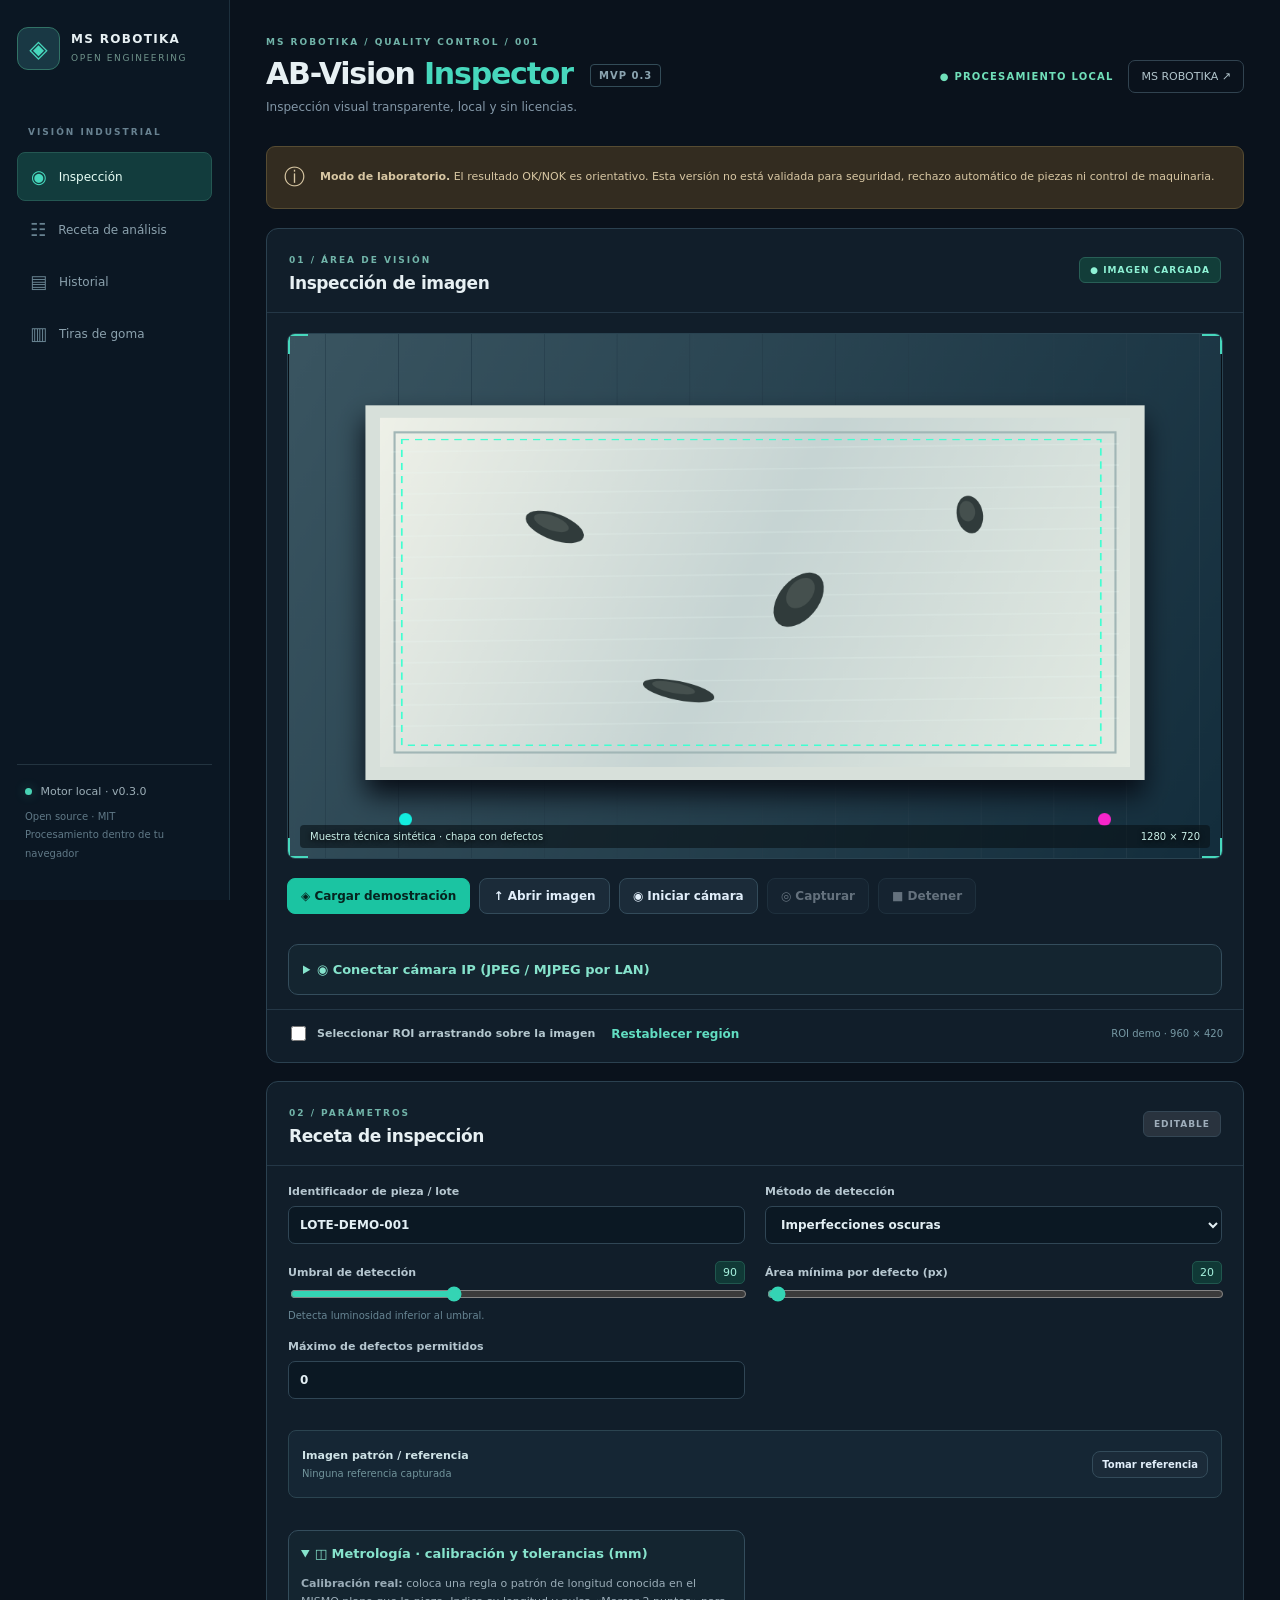
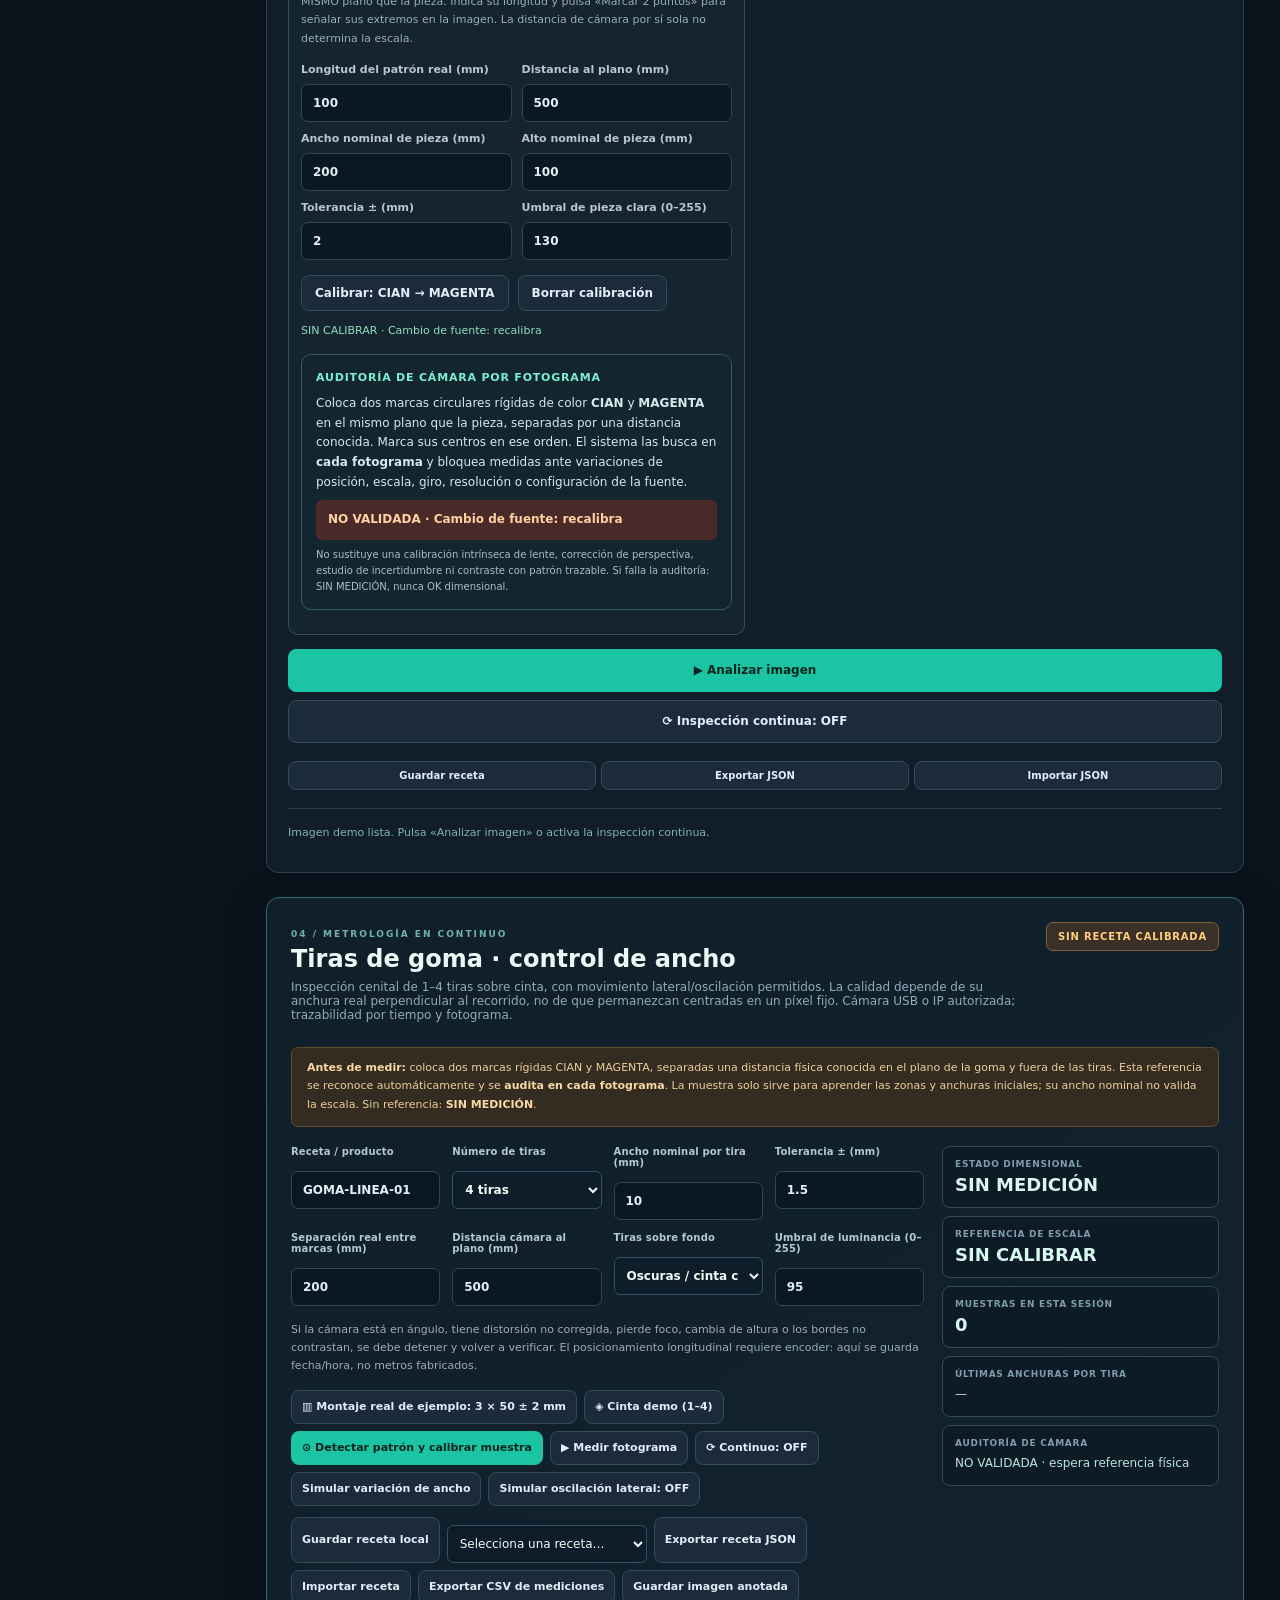
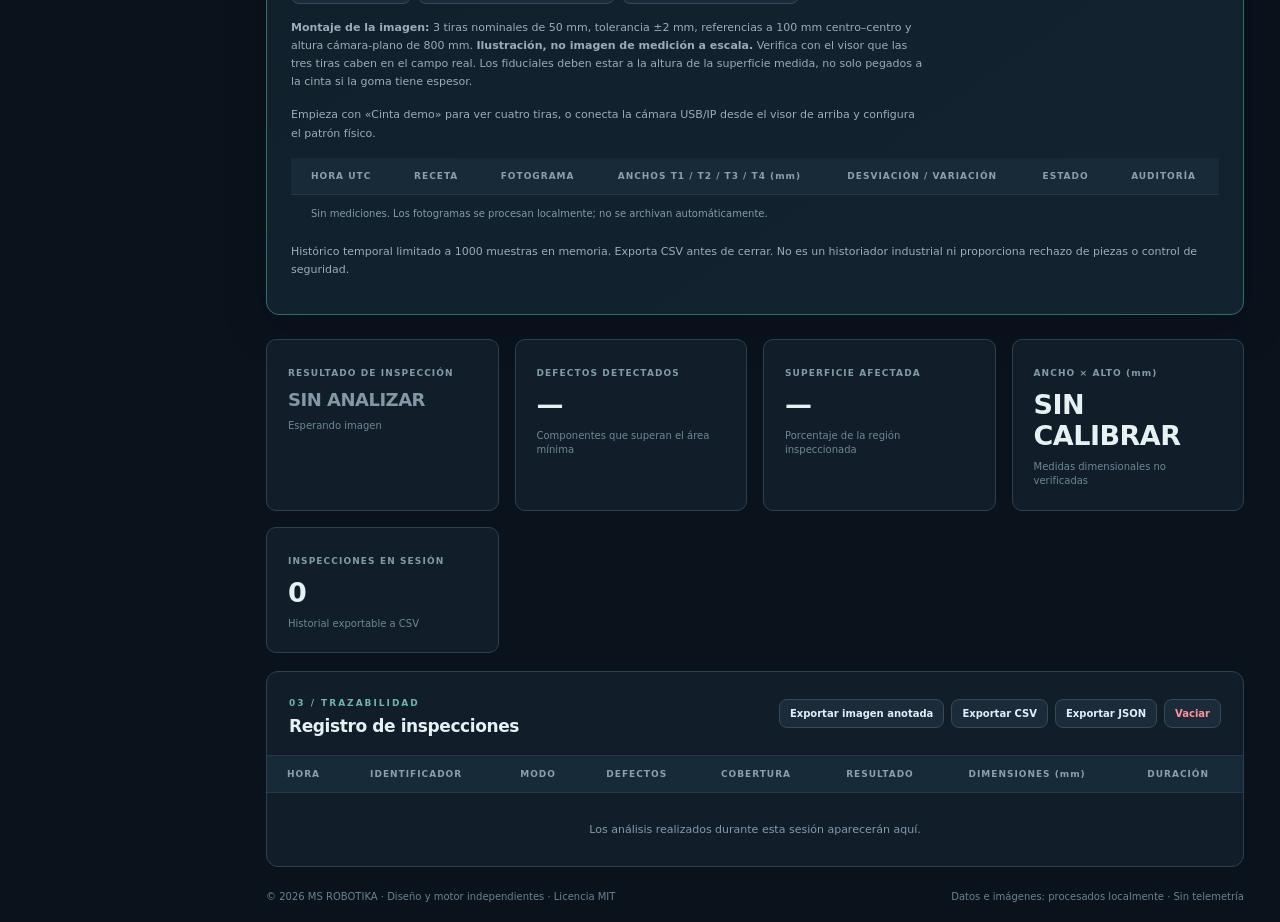
==== commit e5a432a9: "build(portable): ship standalone HTML with 3×50 setup and FOV guard" ====
--- a/AB-Vision-Inspector-PORTABLE.html
+++ b/AB-Vision-Inspector-PORTABLE.html
@@ -141,6 +141,7 @@
       </div>
       <p class="small-muted">Si la cámara está en ángulo, tiene distorsión no corregida, pierde foco, cambia de altura o los bordes no contrastan, se debe detener y volver a verificar. El posicionamiento longitudinal requiere encoder: aquí se guarda fecha/hora, no metros fabricados.</p>
       <div class="strip-actions">
+        <button id="strip-example-3x50" type="button" title="Preparar los parámetros del montaje ilustrado; obliga a calibrar con cámara física">▥ Montaje real de ejemplo: 3 × 50 ± 2 mm</button>
         <button id="strip-demo" type="button">◈ Cinta demo (1–4)</button>
         <button id="strip-calibrate" type="button" class="primary">⊙ Detectar patrón y calibrar muestra</button>
         <button id="strip-once" type="button">▶ Medir fotograma</button>
@@ -156,6 +157,7 @@
         <button id="strip-export-csv" type="button">Exportar CSV de mediciones</button>
         <button id="strip-export-png" type="button">Guardar imagen anotada</button>
       </div>
+      <p class="small-muted"><strong>Montaje de la imagen:</strong> 3 tiras nominales de 50 mm, tolerancia ±2 mm, referencias a 100 mm centro–centro y altura cámara-plano de 800 mm. <strong>Ilustración, no imagen de medición a escala.</strong> Verifica con el visor que las tres tiras caben en el campo real. Los fiduciales deben estar a la altura de la superficie medida, no solo pegados a la cinta si la goma tiene espesor.</p>
       <p id="strip-message" class="small-muted" role="status" aria-live="polite">Empieza con «Cinta demo» para ver cuatro tiras, o conecta la cámara USB/IP desde el visor de arriba y configura el patrón físico.</p>
     </div>
     <div class="strip-results">
@@ -572,6 +574,34 @@
    return {status:'DETECTED',reason:null,lanes,lines,
      detectedPerRow:lines.map(l=>l.segments.length)};
  }
+ /**
+  * Geometric sanity check BEFORE claiming calibration. The sum of physical
+  * strip widths must fit in the measured ROI at the independent marker scale.
+  * This is a necessary condition, not an optical calibration or accuracy proof.
+  */
+ function assessFieldOfView(recipeInput, referencePixels, frameWidth){
+   const recipe=validateRecipe(recipeInput);
+   finite(referencePixels,1,100000,"Distancia en píxeles entre marcadores");
+   finite(frameWidth,64,100000,"Anchura de imagen");
+   if(recipe.roi.x+recipe.roi.width>frameWidth)
+     return {status:"INVALID",reason:"ROI fuera del campo de visión"};
+   const mmPerPixel=recipe.referenceMm/referencePixels;
+   const projectedStripPx=recipe.nominalMm/mmPerPixel;
+   const minimumWidthPx=projectedStripPx*recipe.count;
+   const physicalWidthMm=recipe.count*recipe.nominalMm;
+   if(minimumWidthPx>=recipe.roi.width-2)
+     return {status:"INVALID",mmPerPixel,projectedStripPx,minimumWidthPx,
+       reason:"CAMPO VISUAL INSUFICIENTE: "+recipe.count+
+       " tiras de "+recipe.nominalMm+" mm ocupan al menos "+
+       Math.ceil(minimumWidthPx)+" px y la ROI solo tiene "+recipe.roi.width+
+       " px. Aleja/ajusta óptica, amplía ROI o revisa distancia real de marcadores; no calibres usando el ancho nominal."};
+   if(recipe.toleranceMm>0 && recipe.toleranceMm/mmPerPixel<3)
+     return {status:"REVIEW",mmPerPixel,projectedStripPx,minimumWidthPx,
+       reason:"RESOLUCIÓN INSUFICIENTE: tolerancia representada por menos de 3 píxeles; cambia óptica o resolución."};
+   return {status:"POSSIBLE",mmPerPixel,projectedStripPx,
+     minimumWidthPx,physicalWidthMm,
+     reason:"Geometría posible en ROI; NO acredita precisión, lente, perspectiva ni referencia coplanar."};
+ }
  function evaluate(image,recipeInput,calibration,audit,baseline=null){
    const recipe=validateRecipe(recipeInput);
    const extracted=extractStrips(image,recipe);
@@ -616,7 +646,7 @@
      centers:result.lanes.map(l=>l.centerPx),
      widthsAtSampleMm:result.lanes.map(l=>l.meanMm)});
  }
- return Object.freeze({validateRecipe,findReferenceMarkers,extractStrips,evaluate,makeBaseline});
+ return Object.freeze({validateRecipe,findReferenceMarkers,extractStrips,evaluate,makeBaseline,assessFieldOfView});
 });
 
 /* SPDX-License-Identifier: MIT
@@ -1162,6 +1192,17 @@
   $txt('strip-audit','La receta no contiene calibración activa; verifica marcas físicas');
   note('Receta cargada: selecciona ROI si cambió el encuadre, comprueba patrón y calibra de nuevo.');
 }
+function loadPhysicalExample(){
+  // An installation preset is NOT a camera calibration, nor synthetic proof.
+  // It does not switch away from an already connected USB/IP camera.
+  const example={id:'GOMA-3X50-L01',count:3,nominalMm:50,toleranceMm:2,
+    referenceMm:100,distanceMm:800,polarity:'dark',threshold:95,
+    minRunPx:8,roi:defaultRoi()};
+  loadRecipe(example);
+  note('Ejemplo 3 tiras × 50 ±2 mm, marcas físicas a 100 mm y cámara a 800 mm. '+
+    'NO es una calibración: usa imagen REAL, marcas en el plano de la goma, '+
+    'comprueba ancho disponible y patrón físico independiente antes de medir.');
+}
 function loadSaved(){
   try{
     const data=JSON.parse(localStorage.getItem(memoryKey)||'{}');
@@ -1225,12 +1266,14 @@
 function exportCsv(){
   const columns=['timestampUTC','recipe','frame','source','status','audit','reason',
     'strip1Mm','strip2Mm','strip3Mm','strip4Mm','strip1Status','strip2Status',
-    'strip3Status','strip4Status','scaleMmPerPixel','uncertaintyMm'];
+    'strip3Status','strip4Status','lateralShiftT1Px','lateralShiftT2Px',
+    'lateralShiftT3Px','lateralShiftT4Px','scaleMmPerPixel','uncertaintyMm'];
   const rows=[columns.map(csv).join(',')];
   for(const entry of history){
     const vals=[entry.at,entry.recipe,entry.frame,entry.source,entry.status,entry.audit,entry.reason,
       ...[0,1,2,3].map(i=>entry.lanes[i]?.meanMm??''),
       ...[0,1,2,3].map(i=>entry.lanes[i]?.status??''),
+      ...[0,1,2,3].map(i=>entry.lanes[i]?.lateralShiftPx??''),
       entry.mmPerPixel??'',entry.uncertaintyMm??''];
     rows.push(vals.map(csv).join(','));
   }
@@ -1299,6 +1342,8 @@
     const marks=strips.findReferenceMarkers(frame);
     // The independent known-distance marks are checked by the existing v0.3 audit engine.
     const cal=core.createAuditedCalibration(frame,marks,r.referenceMm,r.distanceMm,acq.getSourceId());
+    const geometry=strips.assessFieldOfView(r,cal.referencePixels,frame.width);
+    if(geometry.status!=='POSSIBLE')throw Error(geometry.reason);
     const audit=core.auditCameraFrame(frame,cal,acq.getSourceId());
     if(audit.status!=='VERIFIED')throw Error(audit.reason);
     const result=strips.evaluate(frame,r,cal,audit);
@@ -1368,6 +1413,7 @@
   $txt('strip-scale','RECALIBRAR');$txt('strip-audit','Receta modificada: calibra de nuevo');
   note('Parámetro cambiado. Calibración y muestra previas invalidadas.',true);
 }
+$('strip-example-3x50').addEventListener('click',loadPhysicalExample);
 $('strip-demo').addEventListener('click',demo);
 $('strip-calibrate').addEventListener('click',calibrate);
 $('strip-once').addEventListener('click',async()=>{
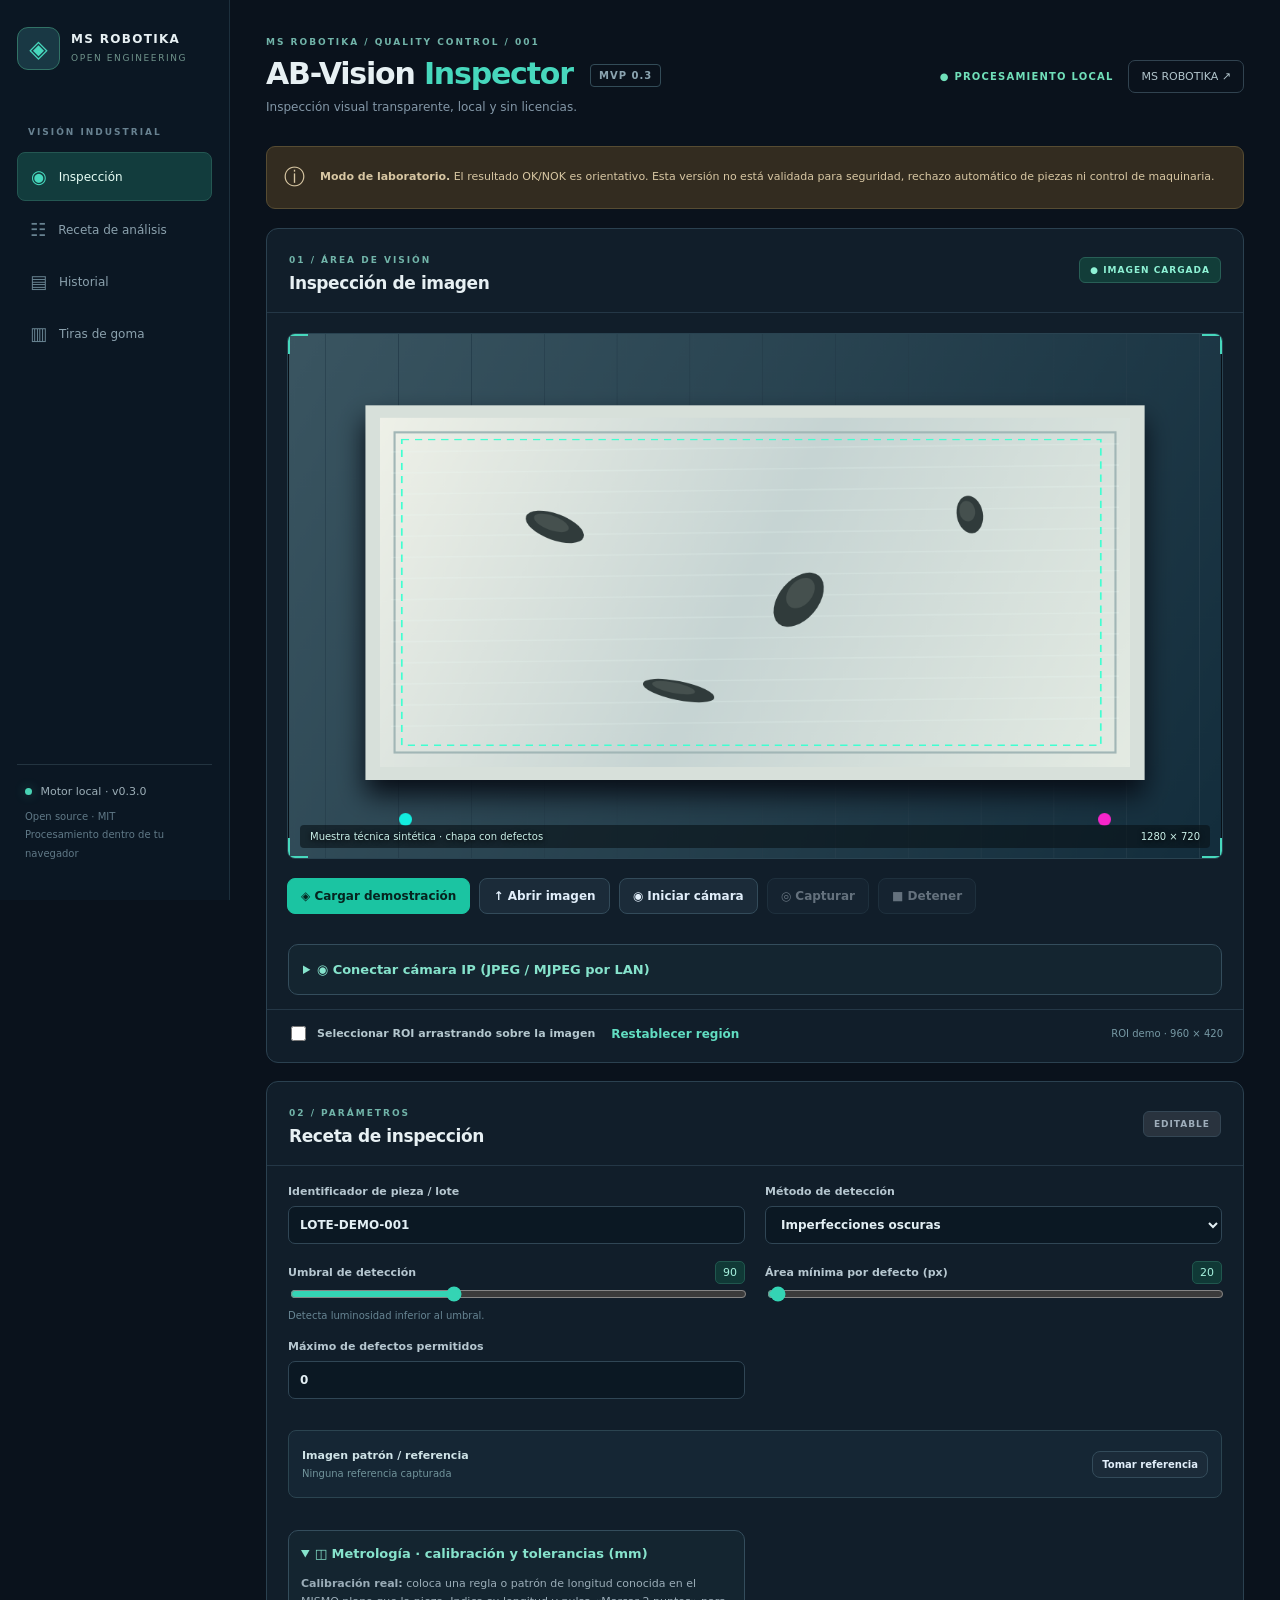
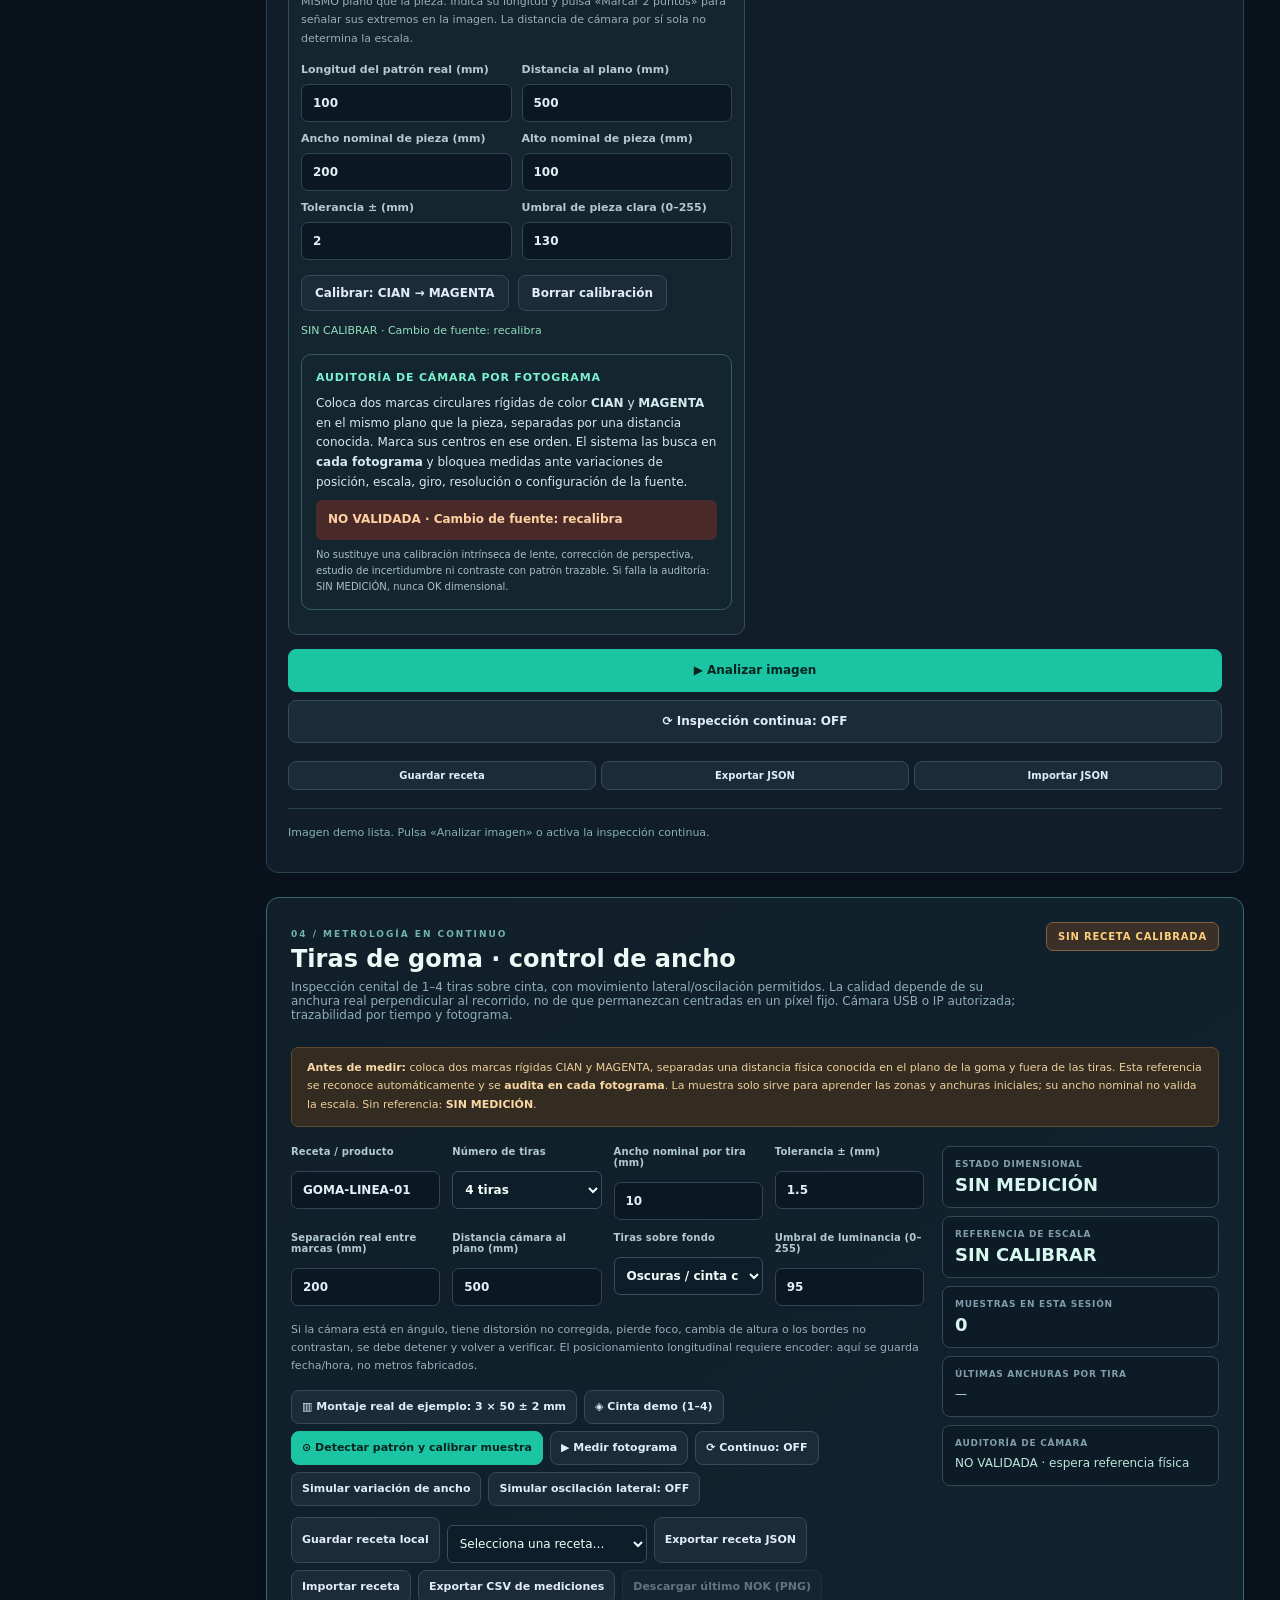
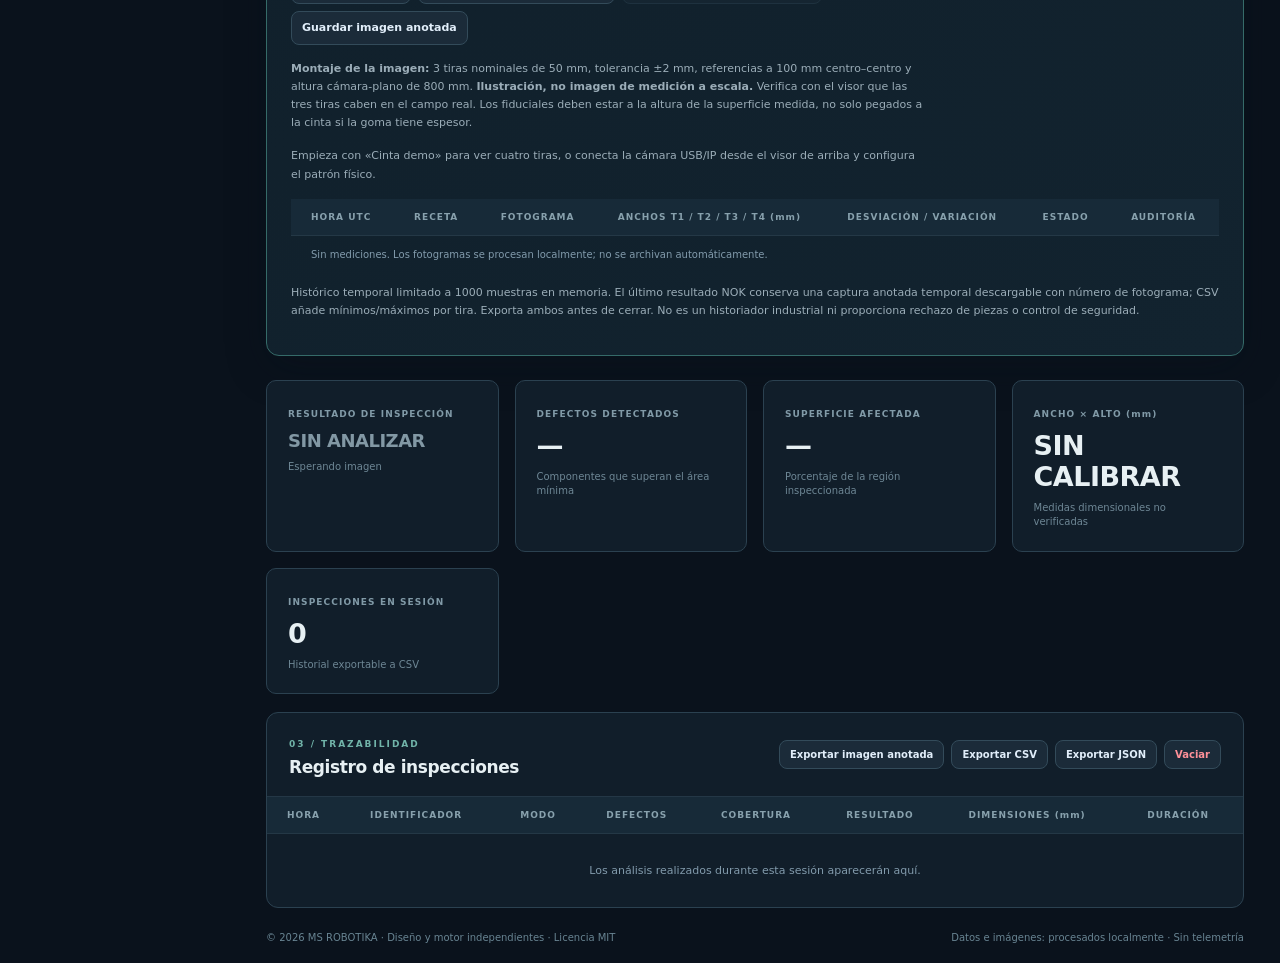
==== commit cbb72f0e: "build(portable): include downloadable NOK evidence and min/max traces in offline viewer" ====
--- a/AB-Vision-Inspector-PORTABLE.html
+++ b/AB-Vision-Inspector-PORTABLE.html
@@ -24,6 +24,7 @@
 .audit-indicator{font-weight:700;padding:10px 12px;border-radius:6px;overflow-wrap:anywhere}
 .audit-good{background:#123c30;color:#75f7bc}
 .audit-bad{background:#492a29;color:#ffd1a2}
+
 
 
 /* 1–4 strip width inspection · local industrial lab, scoped styles */
@@ -155,6 +156,7 @@
         <button id="strip-export-recipe" type="button">Exportar receta JSON</button>
         <label class="button file-button">Importar receta<input id="strip-import-recipe" type="file" accept=".json,application/json"></label>
         <button id="strip-export-csv" type="button">Exportar CSV de mediciones</button>
+        <button id="strip-export-last-nok" type="button" disabled title="Fotograma de la última medida NOK, guardado en memoria hasta cerrar la página">Descargar último NOK (PNG)</button>
         <button id="strip-export-png" type="button">Guardar imagen anotada</button>
       </div>
       <p class="small-muted"><strong>Montaje de la imagen:</strong> 3 tiras nominales de 50 mm, tolerancia ±2 mm, referencias a 100 mm centro–centro y altura cámara-plano de 800 mm. <strong>Ilustración, no imagen de medición a escala.</strong> Verifica con el visor que las tres tiras caben en el campo real. Los fiduciales deben estar a la altura de la superficie medida, no solo pegados a la cinta si la goma tiene espesor.</p>
@@ -169,7 +171,7 @@
     </div>
   </div>
   <div class="table-scroller"><table><thead><tr><th>HORA UTC</th><th>RECETA</th><th>FOTOGRAMA</th><th>ANCHOS T1 / T2 / T3 / T4 (mm)</th><th>DESVIACIÓN / VARIACIÓN</th><th>ESTADO</th><th>AUDITORÍA</th></tr></thead><tbody id="strip-history"><tr><td colspan="7">Sin mediciones. Los fotogramas se procesan localmente; no se archivan automáticamente.</td></tr></tbody></table></div>
-  <p class="small-muted">Histórico temporal limitado a 1000 muestras en memoria. Exporta CSV antes de cerrar. No es un historiador industrial ni proporciona rechazo de piezas o control de seguridad.</p>
+  <p class="small-muted">Histórico temporal limitado a 1000 muestras en memoria. El último resultado NOK conserva una captura anotada temporal descargable con número de fotograma; CSV añade mínimos/máximos por tira. Exporta ambos antes de cerrar. No es un historiador industrial ni proporciona rechazo de piezas o control de seguridad.</p>
 </section>
 <div class="metrics"><div class="metric"><span>RESULTADO DE INSPECCIÓN</span><strong id="verdict" class="pending">SIN ANALIZAR</strong><small id="duration">Esperando imagen</small></div><div class="metric"><span>DEFECTOS DETECTADOS</span><strong id="defects">—</strong><small>Componentes que superan el área mínima</small></div><div class="metric"><span>SUPERFICIE AFECTADA</span><strong id="coverage">—</strong><small>Porcentaje de la región inspeccionada</small></div><div class="metric"><span>ANCHO × ALTO (mm)</span><strong id="measured-size">SIN CALIBRAR</strong><small id="dimension-status">Sin metrología verificada</small></div><div class="metric"><span>INSPECCIONES EN SESIÓN</span><strong id="count">0</strong><small>Historial exportable a CSV</small></div></div>
 <section class="history-card" id="history"><div class="card-head"><div><span class="overline">03 / TRAZABILIDAD</span><h2>Registro de inspecciones</h2></div><div class="history-actions"><button id="save-png">Exportar imagen anotada</button><button id="export-csv">Exportar CSV</button><button id="export-json">Exportar JSON</button><button id="clear-history" class="destructive">Vaciar</button></div></div>
@@ -1150,6 +1152,7 @@
 let calibration=null,baseline=null,active=false,timer=null,busy=false;
 let seq=0,history=[],demoFault=false,demoOscillating=false;
 let liveRecipe=null;
+let lastNokEvidence=null; // one annotated capture in RAM only; never uploads
 const memoryKey='abvision-strip-recipes-v1';
 const $txt=(id,value)=>$(id).textContent=String(value);
 const note=(message,error=false)=>{$txt('strip-message',message);$('strip-message').classList.toggle('error',error)};
@@ -1267,14 +1270,18 @@
   const columns=['timestampUTC','recipe','frame','source','status','audit','reason',
     'strip1Mm','strip2Mm','strip3Mm','strip4Mm','strip1Status','strip2Status',
     'strip3Status','strip4Status','lateralShiftT1Px','lateralShiftT2Px',
-    'lateralShiftT3Px','lateralShiftT4Px','scaleMmPerPixel','uncertaintyMm'];
+    'lateralShiftT3Px','lateralShiftT4Px','scaleMmPerPixel','uncertaintyMm',
+    'strip1MinMm','strip2MinMm','strip3MinMm','strip4MinMm',
+    'strip1MaxMm','strip2MaxMm','strip3MaxMm','strip4MaxMm'];
   const rows=[columns.map(csv).join(',')];
   for(const entry of history){
     const vals=[entry.at,entry.recipe,entry.frame,entry.source,entry.status,entry.audit,entry.reason,
       ...[0,1,2,3].map(i=>entry.lanes[i]?.meanMm??''),
       ...[0,1,2,3].map(i=>entry.lanes[i]?.status??''),
       ...[0,1,2,3].map(i=>entry.lanes[i]?.lateralShiftPx??''),
-      entry.mmPerPixel??'',entry.uncertaintyMm??''];
+      entry.mmPerPixel??'',entry.uncertaintyMm??'',
+      ...[0,1,2,3].map(i=>entry.lanes[i]?.minMm??''),
+      ...[0,1,2,3].map(i=>entry.lanes[i]?.maxMm??'')];
     rows.push(vals.map(csv).join(','));
   }
   download('AB-Vision-tiras-traza-'+new Date().toISOString().slice(0,10)+'.csv',
@@ -1303,6 +1310,21 @@
   history.push(record);if(history.length>1000)history.shift();
   $txt('strip-samples',history.length);
   renderHistory();
+  return record;
+}
+function retainLastNok(record){
+  // Snapshot the current ANNOTATED canvas synchronously so future frames cannot
+  // overwrite the failure evidence before the browser finishes encoding.
+  const copy=document.createElement('canvas');
+  copy.width=view.width;copy.height=view.height;
+  copy.getContext('2d').drawImage(view,0,0);
+  const identity=record.frame;
+  copy.toBlob(blob=>{
+    if(!blob||blob.size<100)return;
+    lastNokEvidence={blob,record};
+    $('strip-export-last-nok').disabled=false;
+    $('strip-export-last-nok').textContent='Descargar NOK · fotograma '+identity;
+  },'image/png');
 }
 function formatLanes(lanes){
   return lanes?.length ? lanes.map(l=>'T'+l.index+': '+l.meanMm.toFixed(2)+' mm ('+l.status+')').join(' · ') : '—';
@@ -1326,7 +1348,10 @@
   $txt('strip-scale',audit.status==='VERIFIED'?audit.mmPerPixel.toFixed(5)+' mm/px':'ESCALA NO VALIDADA');
   $txt('strip-widths',formatLanes(result.lanes));
   acq.setOverlay(result.lanes);
-  if(store)trace(result,recipe,acq.isStripDemo()?'DEMO_SINTETICA':acq.isLive()?'CAMARA_LIVE':'IMAGEN_ESTATICA');
+  if(store){
+    const record=trace(result,recipe,acq.isStripDemo()?'DEMO_SINTETICA':acq.isLive()?'CAMARA_LIVE':'IMAGEN_ESTATICA');
+    if(result.status==='NOK')retainLastNok(record);
+  }
   if(result.status==='INVALID')note('Lectura bloqueada: '+result.reason,true);
   else if(result.status==='NOK')note('ALERTA: ancho fuera del margen en al menos una tira (inspección visual, NO control automático).',true);
   else if(result.status==='REVIEW')note('REVISAR: la incertidumbre, el desplazamiento o el borde pueden afectar el veredicto.');
@@ -1446,6 +1471,16 @@
 $('strip-export-recipe').addEventListener('click',exportRecipe);
 $('strip-import-recipe').addEventListener('change',importRecipe);
 $('strip-export-csv').addEventListener('click',exportCsv);
+$('strip-export-last-nok').addEventListener('click',()=>{
+  const image=lastNokEvidence;
+  if(!image){note('Todavía no se ha capturado ningún NOK válido.',true);return}
+  const timestamp=image.record.at.replaceAll(':','-').replaceAll('.','-');
+  download('AB-Vision-NOK-F'+image.record.frame+'-'+timestamp+'.png',
+    image.blob,'image/png');
+  note('Imagen anotada NOK exportada · fotograma '+image.record.frame+
+    '. Exporta también el CSV para conservar receta, hora, mín/máx y estado. No existe archivo automático persistente.');
+});
+
 $('strip-export-png').addEventListener('click',()=>{
   if(!acq.getFrame()){note('No hay imagen para guardar',true);return}
   const canvas=$('overlay');canvas.toBlob(blob=>{
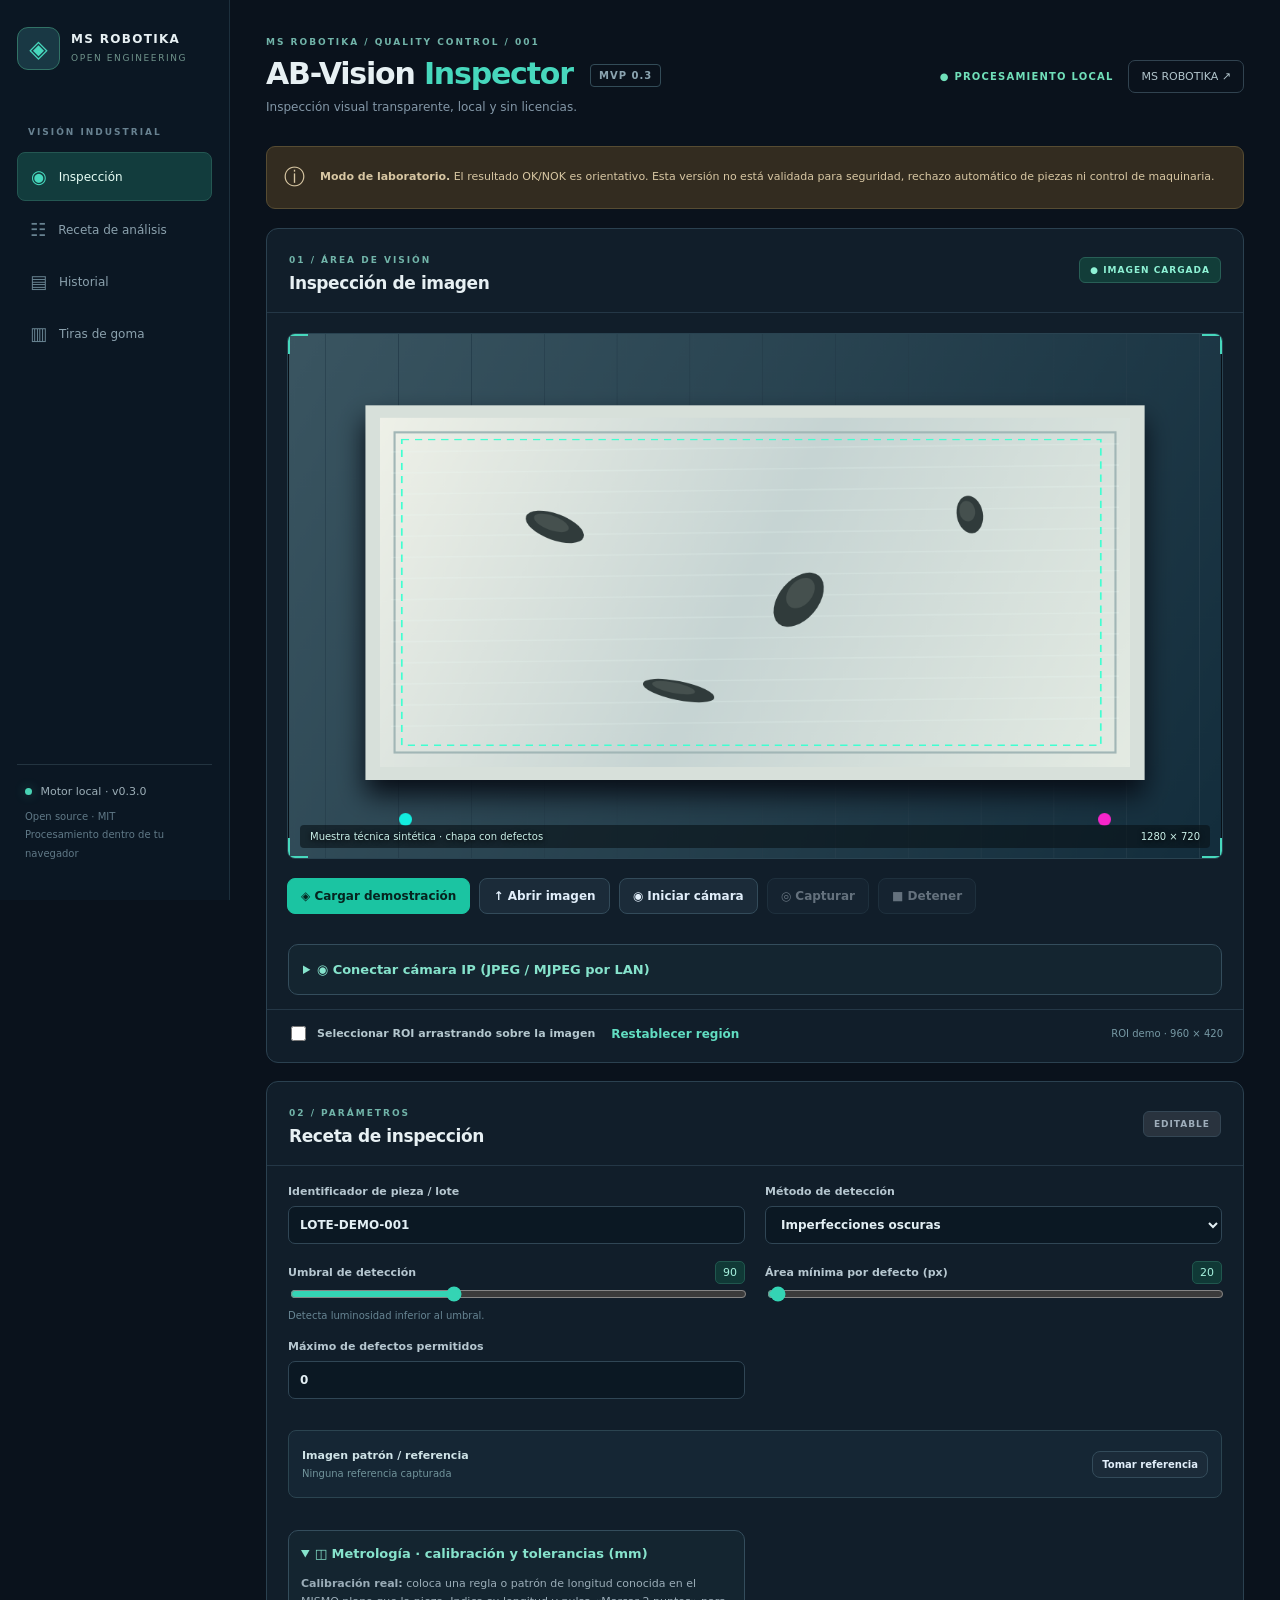
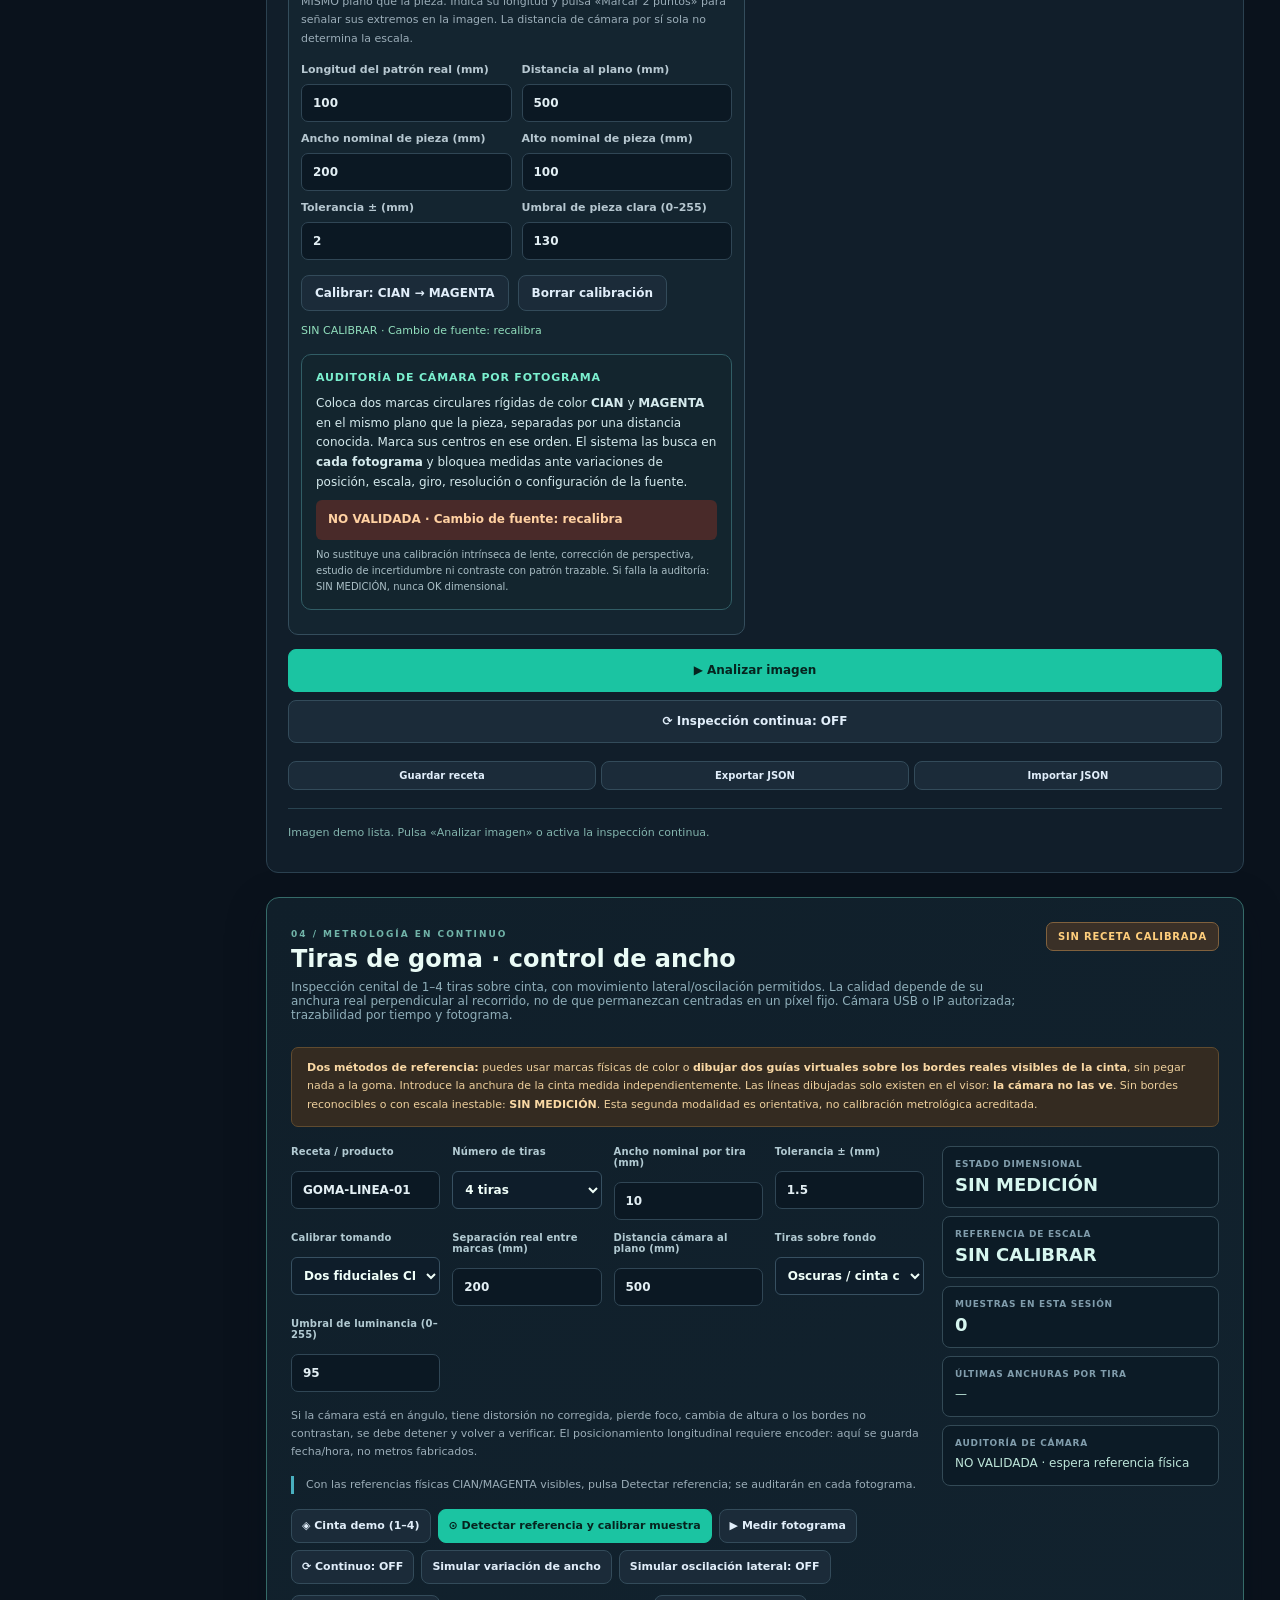
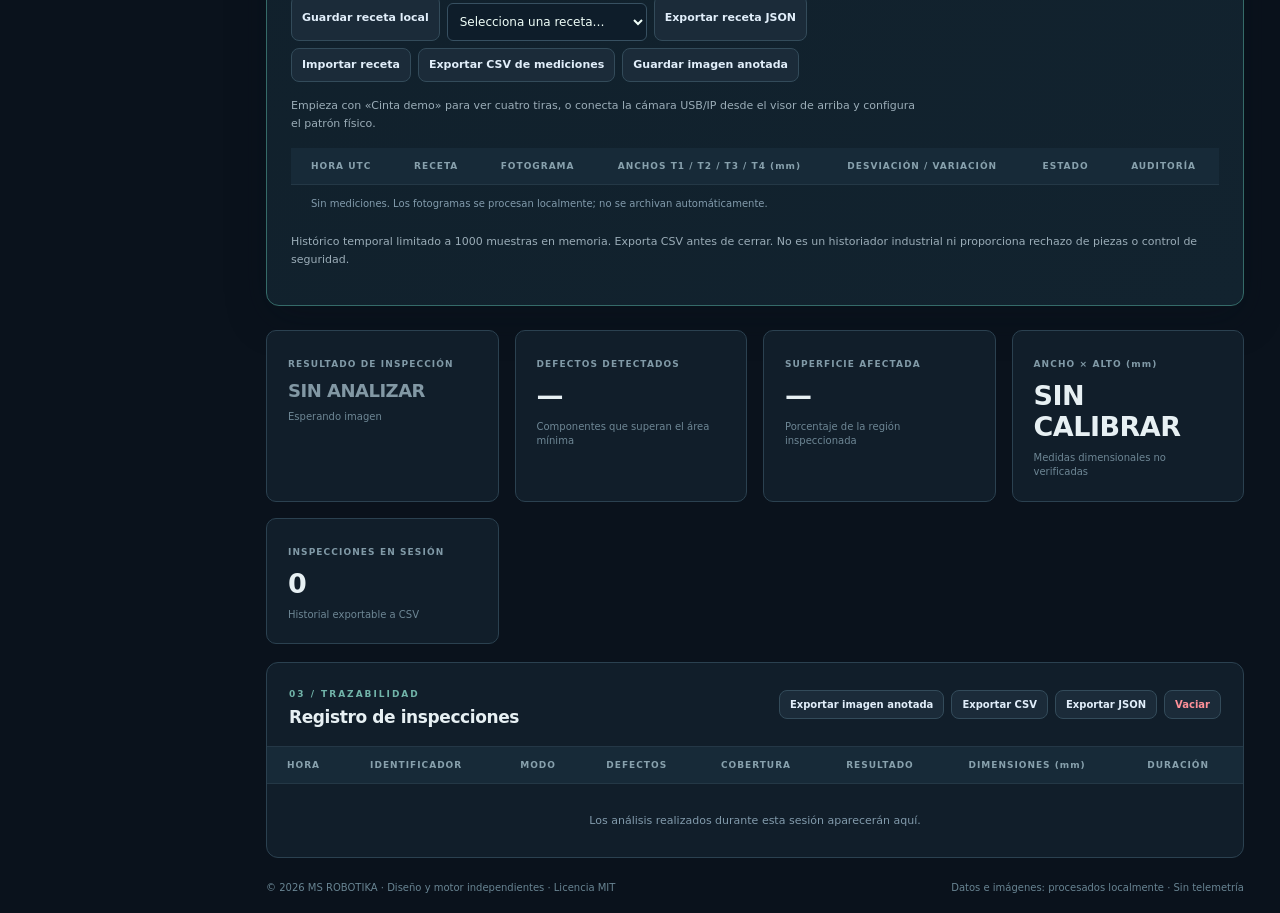
==== commit 4a544175: "build(portable): publish true standalone HTML with virtual belt-edge click calibration" ====
--- a/AB-Vision-Inspector-PORTABLE.html
+++ b/AB-Vision-Inspector-PORTABLE.html
@@ -57,6 +57,15 @@
 @media(max-width:1250px){.strip-fields{grid-template-columns:repeat(2,minmax(125px,1fr))}}
 @media(max-width:850px){.strip-grid{grid-template-columns:1fr}.strip-results{grid-template-columns:repeat(2,minmax(0,1fr))}.strip-heading{flex-direction:column}.strip-status{white-space:normal}}
 @media(max-width:480px){.strip-module{padding:13px;margin:18px 0}.strip-fields{grid-template-columns:1fr 1fr;gap:8px}.strip-results{grid-template-columns:1fr 1fr}.strip-heading h2{font-size:19px}.strip-actions select{max-width:100%}}
+
+/* Virtual guides overlay on the actual camera raster; no marks written to the image. */
+.viewer{position:relative}
+#strip-guides-layer{position:absolute;inset:0;width:100%;height:100%;z-index:3;
+  pointer-events:none;touch-action:none}
+#strip-guides-layer.marking{pointer-events:auto;cursor:crosshair}
+#strip-guide-help{border-left:3px solid #49afbf;padding-left:12px}
+#strip-guides:not([hidden]){border-color:#388da8;color:#9ae7ff}
+#strip-guides[hidden]{display:none}
 </style>
 </head>
 <body>
@@ -72,7 +81,7 @@
 <div class="notice-rail"><span class="notice-icon">ⓘ</span><div><strong>Modo de laboratorio.</strong> El resultado OK/NOK es orientativo. Esta versión no está validada para seguridad, rechazo automático de piezas ni control de maquinaria.</div></div>
 <div class="main-grid">
 <section class="work-card" id="vision"><div class="card-head"><div><span class="overline">01 / ÁREA DE VISIÓN</span><h2>Inspección de imagen</h2></div><span class="live-status" id="feed-status">● SIN FUENTE</span></div>
-  <div class="viewer"><canvas id="overlay" width="1280" height="720" aria-label="Área de inspección: arrastra para seleccionar región de interés"></canvas><video id="camera-video" autoplay muted playsinline hidden></video><div class="viewer-status"><span id="source-label">Imagen de demostración</span><span id="image-size">1280 × 720</span></div><div class="viewer-corner tl"></div><div class="viewer-corner tr"></div><div class="viewer-corner bl"></div><div class="viewer-corner br"></div></div>
+  <div class="viewer"><canvas id="overlay" width="1280" height="720" aria-label="Área de inspección: arrastra para seleccionar región de interés"></canvas><video id="camera-video" autoplay muted playsinline hidden></video><canvas id="strip-guides-layer" aria-label="Guías virtuales de los bordes reales de la cinta"></canvas><div class="viewer-status"><span id="source-label">Imagen de demostración</span><span id="image-size">1280 × 720</span></div><div class="viewer-corner tl"></div><div class="viewer-corner tr"></div><div class="viewer-corner bl"></div><div class="viewer-corner br"></div></div>
   <div class="tool-bar"><button id="demo" class="primary">◈ Cargar demostración</button><label class="button file-button">↑ Abrir imagen<input id="image-file" type="file" accept="image/png,image/jpeg,image/webp,image/bmp"></label><button id="camera-start">◉ Iniciar cámara</button><button id="capture" disabled>◎ Capturar</button><button id="camera-stop" disabled>■ Detener</button></div>
 
   <div class="connect-panels">
@@ -127,7 +136,7 @@
   <header class="strip-heading"><div><span class="overline">04 / METROLOGÍA EN CONTINUO</span><h2>Tiras de goma · control de ancho</h2>
   <p>Inspección cenital de 1–4 tiras sobre cinta, con movimiento lateral/oscilación permitidos. La calidad depende de su anchura real perpendicular al recorrido, no de que permanezcan centradas en un píxel fijo. Cámara USB o IP autorizada; trazabilidad por tiempo y fotograma.</p></div>
   <span id="strip-status" class="strip-status" aria-live="polite">SIN RECETA CALIBRADA</span></header>
-  <div class="strip-alert"><strong>Antes de medir:</strong> coloca dos marcas rígidas CIAN y MAGENTA, separadas una distancia física conocida en el plano de la goma y fuera de las tiras. Esta referencia se reconoce automáticamente y se <strong>audita en cada fotograma</strong>. La muestra solo sirve para aprender las zonas y anchuras iniciales; su ancho nominal no valida la escala. Sin referencia: <strong>SIN MEDICIÓN</strong>.</div>
+  <div class="strip-alert"><strong>Dos métodos de referencia:</strong> puedes usar marcas físicas de color o <strong>dibujar dos guías virtuales sobre los bordes reales visibles de la cinta</strong>, sin pegar nada a la goma. Introduce la anchura de la cinta medida independientemente. Las líneas dibujadas solo existen en el visor: <strong>la cámara no las ve</strong>. Sin bordes reconocibles o con escala inestable: <strong>SIN MEDICIÓN</strong>. Esta segunda modalidad es orientativa, no calibración metrológica acreditada.</div>
   <div class="strip-grid">
     <div class="strip-settings">
       <div class="strip-fields">
@@ -135,16 +144,15 @@
         <label>Número de tiras<select id="strip-count"><option value="1">1 tira</option><option value="2">2 tiras</option><option value="3">3 tiras</option><option value="4" selected>4 tiras</option></select></label>
         <label>Ancho nominal por tira (mm)<input id="strip-nominal" type="number" min=".1" max="2000" step=".01" value="10"></label>
         <label>Tolerancia ± (mm)<input id="strip-tolerance" type="number" min="0" max="100" step=".01" value="1.5"></label>
-        <label>Separación real entre marcas (mm)<input id="strip-reference" type="number" min="1" max="2000" step=".01" value="200"></label>
+        <label>Calibrar tomando<select id="strip-method"><option value="belt-edges">Bordes reales de la cinta + guías virtuales</option><option value="physical-markers" selected>Dos fiduciales CIAN/MAGENTA</option></select></label><label><span id="strip-reference-label">Separación real entre marcas (mm)</span><input id="strip-reference" type="number" min="1" max="2000" step=".01" value="200"></label>
         <label>Distancia cámara al plano (mm)<input id="strip-distance" type="number" min="1" max="100000" value="500"></label>
         <label>Tiras sobre fondo<select id="strip-polarity"><option value="dark" selected>Oscuras / cinta clara</option><option value="light">Claras / cinta oscura</option></select></label>
         <label>Umbral de luminancia (0–255)<input id="strip-threshold" type="number" min="1" max="254" step="1" value="95"></label>
       </div>
-      <p class="small-muted">Si la cámara está en ángulo, tiene distorsión no corregida, pierde foco, cambia de altura o los bordes no contrastan, se debe detener y volver a verificar. El posicionamiento longitudinal requiere encoder: aquí se guarda fecha/hora, no metros fabricados.</p>
+      <p class="small-muted">Si la cámara está en ángulo, tiene distorsión no corregida, pierde foco, cambia de altura o los bordes no contrastan, se debe detener y volver a verificar. El posicionamiento longitudinal requiere encoder: aquí se guarda fecha/hora, no metros fabricados.</p><p id="strip-guide-help" class="small-muted">Método fiduciales: mantén dos marcas en el plano de medida. Método de guías virtuales: pulsa «Marcar dos bordes», señala primero IZQUIERDO y luego DERECHO en el visor, a la misma altura, sobre bordes físicos visibles, e introduce su distancia real. La anchura nominal de la goma solo es tolerancia de inspección.</p>
       <div class="strip-actions">
-        <button id="strip-example-3x50" type="button" title="Preparar los parámetros del montaje ilustrado; obliga a calibrar con cámara física">▥ Montaje real de ejemplo: 3 × 50 ± 2 mm</button>
         <button id="strip-demo" type="button">◈ Cinta demo (1–4)</button>
-        <button id="strip-calibrate" type="button" class="primary">⊙ Detectar patrón y calibrar muestra</button>
+        <button id="strip-guides" type="button">⌖ Marcar dos bordes en visor</button><button id="strip-calibrate" type="button" class="primary">⊙ Detectar referencia y calibrar muestra</button>
         <button id="strip-once" type="button">▶ Medir fotograma</button>
         <button id="strip-run" type="button">⟳ Continuo: OFF</button>
         <button id="strip-fault" type="button">Simular variación de ancho</button>
@@ -156,10 +164,8 @@
         <button id="strip-export-recipe" type="button">Exportar receta JSON</button>
         <label class="button file-button">Importar receta<input id="strip-import-recipe" type="file" accept=".json,application/json"></label>
         <button id="strip-export-csv" type="button">Exportar CSV de mediciones</button>
-        <button id="strip-export-last-nok" type="button" disabled title="Fotograma de la última medida NOK, guardado en memoria hasta cerrar la página">Descargar último NOK (PNG)</button>
         <button id="strip-export-png" type="button">Guardar imagen anotada</button>
       </div>
-      <p class="small-muted"><strong>Montaje de la imagen:</strong> 3 tiras nominales de 50 mm, tolerancia ±2 mm, referencias a 100 mm centro–centro y altura cámara-plano de 800 mm. <strong>Ilustración, no imagen de medición a escala.</strong> Verifica con el visor que las tres tiras caben en el campo real. Los fiduciales deben estar a la altura de la superficie medida, no solo pegados a la cinta si la goma tiene espesor.</p>
       <p id="strip-message" class="small-muted" role="status" aria-live="polite">Empieza con «Cinta demo» para ver cuatro tiras, o conecta la cámara USB/IP desde el visor de arriba y configura el patrón físico.</p>
     </div>
     <div class="strip-results">
@@ -171,7 +177,7 @@
     </div>
   </div>
   <div class="table-scroller"><table><thead><tr><th>HORA UTC</th><th>RECETA</th><th>FOTOGRAMA</th><th>ANCHOS T1 / T2 / T3 / T4 (mm)</th><th>DESVIACIÓN / VARIACIÓN</th><th>ESTADO</th><th>AUDITORÍA</th></tr></thead><tbody id="strip-history"><tr><td colspan="7">Sin mediciones. Los fotogramas se procesan localmente; no se archivan automáticamente.</td></tr></tbody></table></div>
-  <p class="small-muted">Histórico temporal limitado a 1000 muestras en memoria. El último resultado NOK conserva una captura anotada temporal descargable con número de fotograma; CSV añade mínimos/máximos por tira. Exporta ambos antes de cerrar. No es un historiador industrial ni proporciona rechazo de piezas o control de seguridad.</p>
+  <p class="small-muted">Histórico temporal limitado a 1000 muestras en memoria. Exporta CSV antes de cerrar. No es un historiador industrial ni proporciona rechazo de piezas o control de seguridad.</p>
 </section>
 <div class="metrics"><div class="metric"><span>RESULTADO DE INSPECCIÓN</span><strong id="verdict" class="pending">SIN ANALIZAR</strong><small id="duration">Esperando imagen</small></div><div class="metric"><span>DEFECTOS DETECTADOS</span><strong id="defects">—</strong><small>Componentes que superan el área mínima</small></div><div class="metric"><span>SUPERFICIE AFECTADA</span><strong id="coverage">—</strong><small>Porcentaje de la región inspeccionada</small></div><div class="metric"><span>ANCHO × ALTO (mm)</span><strong id="measured-size">SIN CALIBRAR</strong><small id="dimension-status">Sin metrología verificada</small></div><div class="metric"><span>INSPECCIONES EN SESIÓN</span><strong id="count">0</strong><small>Historial exportable a CSV</small></div></div>
 <section class="history-card" id="history"><div class="card-head"><div><span class="overline">03 / TRAZABILIDAD</span><h2>Registro de inspecciones</h2></div><div class="history-actions"><button id="save-png">Exportar imagen anotada</button><button id="export-csv">Exportar CSV</button><button id="export-json">Exportar JSON</button><button id="clear-history" class="destructive">Vaciar</button></div></div>
@@ -462,6 +468,8 @@
    const nominalMm=finite(Number(value.nominalMm),0.1,2000,'Ancho nominal');
    const toleranceMm=finite(Number(value.toleranceMm),0,100,'Tolerancia');
    const referenceMm=finite(Number(value.referenceMm),1,2000,'Referencia física en mm');
+   const calibrationMethod=value.calibrationMethod??'physical-markers';
+   if(!['physical-markers','belt-edges'].includes(calibrationMethod))err('Método de calibración desconocido');
    const distanceMm=finite(Number(value.distanceMm),1,100000,'Distancia nominal');
    const threshold=finite(Number(value.threshold),1,254,'Umbral');
    const minRunPx=finite(Number(value.minRunPx??8),3,500,'Mínimo de píxeles');
@@ -473,7 +481,7 @@
    if(roi.x<0||roi.y<0||roi.width<40||roi.height<40)err('La ROI debe ser mayor de 40 px');
    const id=String(value.id||'SIN-ID').slice(0,64);
    if(!/^[\p{L}\p{N}_. -]{1,64}$/u.test(id))err('Identificador de receta no válido');
-   return Object.freeze({schema:1,id,count,nominalMm,toleranceMm,referenceMm,distanceMm,
+   return Object.freeze({schema:1,id,count,nominalMm,toleranceMm,referenceMm,distanceMm,calibrationMethod,
      threshold,minRunPx,polarity,roi:{...roi}});
  }
  function validateImage(image){
@@ -576,38 +584,10 @@
    return {status:'DETECTED',reason:null,lanes,lines,
      detectedPerRow:lines.map(l=>l.segments.length)};
  }
- /**
-  * Geometric sanity check BEFORE claiming calibration. The sum of physical
-  * strip widths must fit in the measured ROI at the independent marker scale.
-  * This is a necessary condition, not an optical calibration or accuracy proof.
-  */
- function assessFieldOfView(recipeInput, referencePixels, frameWidth){
-   const recipe=validateRecipe(recipeInput);
-   finite(referencePixels,1,100000,"Distancia en píxeles entre marcadores");
-   finite(frameWidth,64,100000,"Anchura de imagen");
-   if(recipe.roi.x+recipe.roi.width>frameWidth)
-     return {status:"INVALID",reason:"ROI fuera del campo de visión"};
-   const mmPerPixel=recipe.referenceMm/referencePixels;
-   const projectedStripPx=recipe.nominalMm/mmPerPixel;
-   const minimumWidthPx=projectedStripPx*recipe.count;
-   const physicalWidthMm=recipe.count*recipe.nominalMm;
-   if(minimumWidthPx>=recipe.roi.width-2)
-     return {status:"INVALID",mmPerPixel,projectedStripPx,minimumWidthPx,
-       reason:"CAMPO VISUAL INSUFICIENTE: "+recipe.count+
-       " tiras de "+recipe.nominalMm+" mm ocupan al menos "+
-       Math.ceil(minimumWidthPx)+" px y la ROI solo tiene "+recipe.roi.width+
-       " px. Aleja/ajusta óptica, amplía ROI o revisa distancia real de marcadores; no calibres usando el ancho nominal."};
-   if(recipe.toleranceMm>0 && recipe.toleranceMm/mmPerPixel<3)
-     return {status:"REVIEW",mmPerPixel,projectedStripPx,minimumWidthPx,
-       reason:"RESOLUCIÓN INSUFICIENTE: tolerancia representada por menos de 3 píxeles; cambia óptica o resolución."};
-   return {status:"POSSIBLE",mmPerPixel,projectedStripPx,
-     minimumWidthPx,physicalWidthMm,
-     reason:"Geometría posible en ROI; NO acredita precisión, lente, perspectiva ni referencia coplanar."};
- }
  function evaluate(image,recipeInput,calibration,audit,baseline=null){
    const recipe=validateRecipe(recipeInput);
    const extracted=extractStrips(image,recipe);
-   if(!calibration||!audit||audit.status!=='VERIFIED')
+   if(!calibration||!audit||!['VERIFIED','BELT_EDGES_TRACKED'].includes(audit.status))
      return {...extracted,status:'INVALID',reason:audit?.reason||'Falta referencia física auditada',
        lanes:[],auditStatus:'INVALID'};
    if(calibration.imageWidth!==image.width||calibration.imageHeight!==image.height)
@@ -616,7 +596,7 @@
       Math.abs(calibration.workingDistanceMm-recipe.distanceMm)>1e-8)
      return {...extracted,status:'INVALID',reason:'Parámetros físicos modificados: recalibra',lanes:[],auditStatus:'INVALID'};
    if(extracted.status!=='DETECTED')
-     return {...extracted,auditStatus:'VERIFIED'};
+     return {...extracted,auditStatus:audit.status};
    const scale=finite(audit.mmPerPixel,.000001,100,'Escala auditada');
    const uncertainty=finite(audit.uncertaintyMm,0,500,'Incertidumbre indicativa');
    // Even a perfectly nominal width is NOT OK when the visual uncertainty overlaps limits.
@@ -637,7 +617,7 @@
    });
    return {status:lanes.some(l=>l.status==='NOK')?'NOK':
       lanes.every(l=>l.status==='OK')?'OK':'REVIEW',
-      auditStatus:'VERIFIED',reason:null,lanes,lines:extracted.lines,
+      auditStatus:audit.status,reason:null,lanes,lines:extracted.lines,
       detectedPerRow:extracted.detectedPerRow,mmPerPixel:scale,uncertaintyMm:uncertainty};
  }
  function makeBaseline(result,recipeInput){
@@ -648,7 +628,126 @@
      centers:result.lanes.map(l=>l.centerPx),
      widthsAtSampleMm:result.lanes.map(l=>l.meanMm)});
  }
- return Object.freeze({validateRecipe,findReferenceMarkers,extractStrips,evaluate,makeBaseline,assessFieldOfView});
+ return Object.freeze({validateRecipe,findReferenceMarkers,extractStrips,evaluate,makeBaseline});
+});
+
+/* SPDX-License-Identifier: MIT · MS ROBOTIKA
+ * Virtual guide lines are a user interface. Pixel-to-mm scale comes ONLY
+ * from the measured physical conveyor width between actual visible edges.
+ * Edge tracking is not accredited lens/perspective metrology.
+ */
+(function(root,factory){
+  const lib=factory();
+  if(typeof module==='object'&&module.exports)module.exports=lib;
+  if(root)root.ABBeltEdgeCalibration=lib;
+})(typeof window!=='undefined'?window:typeof globalThis!=='undefined'?globalThis:null,function(){
+'use strict';
+const error=msg=>{throw new RangeError(msg)};
+const bounded=(v,min,max,label)=>{
+  if(typeof v!=='number'||!Number.isFinite(v)||v<min||v>max)error(label+' inválido');
+  return v;
+};
+function validateFrame(frame){
+  if(!frame||!Number.isInteger(frame.width)||!Number.isInteger(frame.height)||
+     frame.width<200||frame.height<120||frame.width*frame.height>4_000_000||
+     !frame.data||frame.data.length!==frame.width*frame.height*4)
+    error('Fotograma o resolución incompatible');
+}
+const intensity=(frame,x,y)=>{
+  const p=(y*frame.width+x)*4,d=frame.data;
+  return (77*d[p]+150*d[p+1]+29*d[p+2])/256;
+};
+function edgeAt(frame,x,y,search=18){
+  let best=null,second=null;
+  const mid=Math.round(x),W=frame.width;
+  for(let xx=Math.max(6,mid-search);xx<=Math.min(W-7,mid+search);xx++){
+    let left=0,right=0;
+    for(let k=1;k<=3;k++){
+      left+=intensity(frame,xx-k,y);
+      right+=intensity(frame,xx+k,y);
+    }
+    const gradient=Math.abs(right-left)/3;
+    if(!best||gradient>best.gradient){
+      second=best;best={x:xx,gradient};
+    }else if(!second||gradient>second.gradient)second={x:xx,gradient};
+  }
+  if(!best||best.gradient<11)return null;
+  return best;
+}
+function detectEdges(frame,guideX,roi,search=18){
+  validateFrame(frame);
+  const y0=Math.max(8,roi.y),y1=Math.min(frame.height-9,roi.y+roi.height);
+  if(y1-y0<120)error('Zona de cinta demasiado pequeña para verificar bordes');
+  const xs=[],strengths=[];
+  for(let i=0;i<9;i++){
+    const y=Math.round(y0+(i+.5)/9*(y1-y0));
+    const detected=edgeAt(frame,guideX,y,search);
+    if(detected){xs.push(detected.x);strengths.push(detected.gradient)}
+  }
+  if(xs.length<7)error('Borde de cinta no distinguible de su entorno (luz/contraste)');
+  xs.sort((a,b)=>a-b);
+  const median=xs[Math.floor(xs.length/2)];
+  const maxSpread=Math.max(...xs)-Math.min(...xs);
+  if(maxSpread>9)error('Borde irregular, fuera de foco o con perspectiva/obstáculos');
+  return {x:median,jitterPx:maxSpread/2,
+    strength:strengths.reduce((a,b)=>a+b,0)/strengths.length,
+    supportingRows:xs.length};
+}
+/**
+ * A user clicks LEFT and RIGHT virtual lines over real physical belt edges;
+ * knows physical width (not nominal product). Auto-snap edges and check 9 rows.
+ */
+function create(frame,points,widthMm,distanceMm,sourceId,roi){
+  validateFrame(frame);
+  const mm=bounded(Number(widthMm),5,5000,'Ancho físico de cinta en milímetros');
+  const distance=bounded(Number(distanceMm),1,100000,'Distancia a plano');
+  if(!Array.isArray(points)||points.length!==2)error('Marca dos bordes reales en el visor');
+  const [left,right]=points;
+  if(![left.x,left.y,right.x,right.y].every(Number.isFinite))error('Guías inválidas');
+  if(left.x>=right.x || right.x-left.x<100)error('Referencia demasiado pequeña o guías invertidas');
+  if(Math.abs(left.y-right.y)>frame.height*.08)
+    error('Marca los dos bordes sobre la misma línea horizontal');
+  if(!roi||!['x','y','width','height'].every(k=>Number.isFinite(roi[k])))
+    error('ROI de inspección requerida');
+  const l=detectEdges(frame,left.x,roi),r=detectEdges(frame,right.x,roi);
+  const distancePx=r.x-l.x;
+  if(distancePx<100)error('Distancia en imagen demasiado corta');
+  const scale=mm/distancePx;
+  // At least two-pixel boundary ambiguity; indicative, not a verified MSA.
+  const pixelUncertainty=Math.max(2,Math.hypot(l.jitterPx,r.jitterPx)+1);
+  return Object.freeze({kind:'BELT_EDGES',referenceType:'BELT_WIDTH',
+    referenceMm:mm,workingDistanceMm:distance,
+    imageWidth:frame.width,imageHeight:frame.height,sourceId:String(sourceId),
+    xLeft:l.x,xRight:r.x,referencePx:distancePx,
+    mmPerPixel:scale,uncertaintyMm:pixelUncertainty*scale,
+    referenceRoi:{x:roi.x,y:roi.y,width:roi.width,height:roi.height},
+    createdAt:new Date().toISOString()});
+}
+function audit(frame,cal,sourceId){
+  function invalid(reason){return {status:'INVALID',reason,referenceType:'BELT_WIDTH'};}
+  try{
+    validateFrame(frame);
+    if(!cal||cal.kind!=='BELT_EDGES')return invalid('Falta calibración de bordes');
+    if(frame.width!==cal.imageWidth||frame.height!==cal.imageHeight)
+      return invalid('Resolución cambiada; recalibrar');
+    if(String(sourceId)!==cal.sourceId)
+      return invalid('Fuente de cámara modificada; recalibrar');
+    const l=detectEdges(frame,cal.xLeft,cal.referenceRoi,16);
+    const r=detectEdges(frame,cal.xRight,cal.referenceRoi,16);
+    const px=r.x-l.x;
+    const driftPercent=100*(px/cal.referencePx-1);
+    const movementPx=Math.max(Math.abs(l.x-cal.xLeft),Math.abs(r.x-cal.xRight));
+    if(px<100 || Math.abs(driftPercent)>1.5 || movementPx>7)
+      return invalid('Referencia se ha desplazado o ha cambiado su escala; bloqueada');
+    const scale=cal.referenceMm/px;
+    const uncertaintyMm=Math.max(2,Math.hypot(l.jitterPx,r.jitterPx)+1)*scale;
+    return {status:'BELT_EDGES_TRACKED',referenceType:'BELT_WIDTH',
+      mmPerPixel:scale,uncertaintyMm,scaleDriftPercent:driftPercent,
+      xLeft:l.x,xRight:r.x,workingDistanceMm:cal.workingDistanceMm,
+      reason:'Solo referencia natural de bordes; pendiente verificación metrológica'};
+  }catch(ex){return invalid(ex.message||'No se distinguen bordes físicos de cinta')}
+}
+return Object.freeze({create,audit,detectEdges});
 });
 
 /* SPDX-License-Identifier: MIT
@@ -1147,12 +1246,74 @@
 'use strict';
 const $=id=>document.getElementById(id);
 const core=window.ABVisionCore, strips=window.ABStripCore,acq=window.ABVisionAcquisition;
-if(!core||!strips||!acq)throw Error('Motor de medición de tiras no disponible');
+const belt=window.ABBeltEdgeCalibration;
+if(!core||!strips||!acq||!belt)throw Error('Motor de medición de tiras no disponible');
 const src=$('source'),view=$('overlay');
 let calibration=null,baseline=null,active=false,timer=null,busy=false;
 let seq=0,history=[],demoFault=false,demoOscillating=false;
 let liveRecipe=null;
-let lastNokEvidence=null; // one annotated capture in RAM only; never uploads
+let guidePoints=[],guidePicking=false;
+const guideLayer=$('strip-guides-layer'),guideContext=guideLayer.getContext('2d');
+function isBelt(){return $('strip-method').value==='belt-edges'}
+function guideOverlay(){
+  if(!src.width||!src.height)return;
+  if(guideLayer.width!==src.width)guideLayer.width=src.width;
+  if(guideLayer.height!==src.height)guideLayer.height=src.height;
+  guideContext.clearRect(0,0,guideLayer.width,guideLayer.height);
+  let points=guidePoints;
+  if(calibration?.kind==='BELT_EDGES')points=[
+    {x:calibration.xLeft,y:Math.floor(src.height/2)},
+    {x:calibration.xRight,y:Math.floor(src.height/2)}
+  ];
+  guideContext.save();guideContext.lineWidth=Math.max(2,src.width/600);
+  guideContext.setLineDash([10,7]);
+  points.forEach((p,i)=>{
+    guideContext.strokeStyle=i===0?'#46d4fb':'#ff8add';
+    guideContext.fillStyle=i===0?'#46d4fb':'#ff8add';
+    guideContext.beginPath();guideContext.moveTo(p.x,0);
+    guideContext.lineTo(p.x,src.height);guideContext.stroke();
+    guideContext.setLineDash([]);
+    guideContext.fillRect(p.x+5,Math.max(4,p.y-27),95,25);
+    guideContext.fillStyle='#101e2a';guideContext.font='bold 17px sans-serif';
+    guideContext.fillText(i===0?'IZQUIERDA':'DERECHA',p.x+9,Math.max(21,p.y-8));
+    guideContext.setLineDash([10,7]);
+  });
+  guideContext.restore();
+}
+function pickGuide(e){
+  if(!guidePicking)return;
+  const rect=guideLayer.getBoundingClientRect();
+  const x=Math.round((e.clientX-rect.left)*src.width/rect.width);
+  const y=Math.round((e.clientY-rect.top)*src.height/rect.height);
+  if(!Number.isFinite(x)||!Number.isFinite(y))return;
+  guidePoints.push({x,y});guideOverlay();
+  if(guidePoints.length===2){
+    guidePicking=false;guideLayer.classList.remove('marking');
+    if(guidePoints[0].x>guidePoints[1].x){
+      guidePoints=[];guideOverlay();
+      note('Selecciona primero el borde IZQUIERDO y luego el DERECHO',true);return;
+    }
+    note('Dos guías marcadas sobre la imagen. Introduce anchura real y pulsa «Detectar referencia y calibrar muestra».');
+  }else note('Borde izquierdo marcado. Ahora pulsa sobre el BORDE DERECHO a la misma altura.');
+}
+guideLayer.addEventListener('pointerdown',pickGuide);
+function startPicking(){
+  if(!acq.getFrame()){note('Primero abre webcam/IP, una imagen o Cinta demo',true);return;}
+  stop();calibration=null;baseline=null;liveRecipe=null;
+  guidePoints=[];guidePicking=true;guideLayer.classList.add('marking');
+  $('strip-method').value='belt-edges';methodChanged();
+  note('Sobre el visor superior, pulsa el BORDE IZQUIERDO REAL de la cinta (no el de una tira).');
+  $('strip-guides').textContent='⌖ Marcas virtuales: seleccionando';
+  guideOverlay();
+}
+function methodChanged(){
+  const active=isBelt();
+  $('strip-reference-label').textContent=active?'Anchura física de cinta, medida (mm)':'Separación real entre marcas (mm)';
+  $('strip-guides').hidden=!active;
+  $('strip-guide-help').textContent=active?
+    '1. Activa la cámara o demo. 2. Marca en el visor los bordes IZQUIERDO y DERECHO de la cinta, a igual altura. 3. Escribe la anchura real comprobada. 4. Calibra. No dibujes líneas en la propia goma.':
+    'Con las referencias físicas CIAN/MAGENTA visibles, pulsa Detectar referencia; se auditarán en cada fotograma.';
+}
 const memoryKey='abvision-strip-recipes-v1';
 const $txt=(id,value)=>$(id).textContent=String(value);
 const note=(message,error=false)=>{$txt('strip-message',message);$('strip-message').classList.toggle('error',error)};
@@ -1174,6 +1335,7 @@
     id:$('strip-id').value,count:Number($('strip-count').value),
     nominalMm:Number($('strip-nominal').value),toleranceMm:Number($('strip-tolerance').value),
     referenceMm:Number($('strip-reference').value),distanceMm:Number($('strip-distance').value),
+    calibrationMethod:$('strip-method').value,
     polarity:$('strip-polarity').value,threshold:Number($('strip-threshold').value),
     minRunPx:8,roi:defaultRoi()
   });
@@ -1184,27 +1346,18 @@
     ['strip-id',valid.id],['strip-count',valid.count],
     ['strip-nominal',valid.nominalMm],['strip-tolerance',valid.toleranceMm],
     ['strip-reference',valid.referenceMm],['strip-distance',valid.distanceMm],
+    ['strip-method',valid.calibrationMethod],
     ['strip-polarity',valid.polarity],['strip-threshold',valid.threshold]
   ])$(id).value=value;
   calibration=null;baseline=null;liveRecipe=null;
-  stop();
+  guidePoints=[];guidePicking=false;guideLayer.classList.remove('marking');
+  guideOverlay();methodChanged();stop();
   try{acq.setRoi(valid.roi)}
   catch{note('ROI guardada no coincide con resolución de cámara: selecciona de nuevo la región.',true)}
   state('INVALID','RECETA CARGADA · RECALIBRAR');
   $txt('strip-scale','SIN CALIBRAR');
-  $txt('strip-audit','La receta no contiene calibración activa; verifica marcas físicas');
-  note('Receta cargada: selecciona ROI si cambió el encuadre, comprueba patrón y calibra de nuevo.');
-}
-function loadPhysicalExample(){
-  // An installation preset is NOT a camera calibration, nor synthetic proof.
-  // It does not switch away from an already connected USB/IP camera.
-  const example={id:'GOMA-3X50-L01',count:3,nominalMm:50,toleranceMm:2,
-    referenceMm:100,distanceMm:800,polarity:'dark',threshold:95,
-    minRunPx:8,roi:defaultRoi()};
-  loadRecipe(example);
-  note('Ejemplo 3 tiras × 50 ±2 mm, marcas físicas a 100 mm y cámara a 800 mm. '+
-    'NO es una calibración: usa imagen REAL, marcas en el plano de la goma, '+
-    'comprueba ancho disponible y patrón físico independiente antes de medir.');
+  $txt('strip-audit','La receta no conserva una escala válida; vuelve a verificar el patrón físico o los bordes naturales');
+  note('Receta cargada: selecciona ROI si cambió el encuadre, vuelve a marcar los dos bordes o verifica fiduciales, y calibra.');
 }
 function loadSaved(){
   try{
@@ -1270,18 +1423,14 @@
   const columns=['timestampUTC','recipe','frame','source','status','audit','reason',
     'strip1Mm','strip2Mm','strip3Mm','strip4Mm','strip1Status','strip2Status',
     'strip3Status','strip4Status','lateralShiftT1Px','lateralShiftT2Px',
-    'lateralShiftT3Px','lateralShiftT4Px','scaleMmPerPixel','uncertaintyMm',
-    'strip1MinMm','strip2MinMm','strip3MinMm','strip4MinMm',
-    'strip1MaxMm','strip2MaxMm','strip3MaxMm','strip4MaxMm'];
+    'lateralShiftT3Px','lateralShiftT4Px','scaleMmPerPixel','uncertaintyMm','calibrationMethod'];
   const rows=[columns.map(csv).join(',')];
   for(const entry of history){
     const vals=[entry.at,entry.recipe,entry.frame,entry.source,entry.status,entry.audit,entry.reason,
       ...[0,1,2,3].map(i=>entry.lanes[i]?.meanMm??''),
       ...[0,1,2,3].map(i=>entry.lanes[i]?.status??''),
       ...[0,1,2,3].map(i=>entry.lanes[i]?.lateralShiftPx??''),
-      entry.mmPerPixel??'',entry.uncertaintyMm??'',
-      ...[0,1,2,3].map(i=>entry.lanes[i]?.minMm??''),
-      ...[0,1,2,3].map(i=>entry.lanes[i]?.maxMm??'')];
+      entry.mmPerPixel??'',entry.uncertaintyMm??'',entry.method??''];
     rows.push(vals.map(csv).join(','));
   }
   download('AB-Vision-tiras-traza-'+new Date().toISOString().slice(0,10)+'.csv',
@@ -1306,25 +1455,11 @@
   const record={at:new Date().toISOString(),recipe:recipe.id,frame:seq,
     source:origin,status:result.status,audit:result.auditStatus||'INVALID',
     reason:result.reason||'',lanes:result.lanes||[],
-    mmPerPixel:result.mmPerPixel??null,uncertaintyMm:result.uncertaintyMm??null};
+    mmPerPixel:result.mmPerPixel??null,uncertaintyMm:result.uncertaintyMm??null,
+    method:calibration?.kind==='BELT_EDGES'?'BELT_WIDTH_VISUAL':'FIDUCIALS'};
   history.push(record);if(history.length>1000)history.shift();
   $txt('strip-samples',history.length);
   renderHistory();
-  return record;
-}
-function retainLastNok(record){
-  // Snapshot the current ANNOTATED canvas synchronously so future frames cannot
-  // overwrite the failure evidence before the browser finishes encoding.
-  const copy=document.createElement('canvas');
-  copy.width=view.width;copy.height=view.height;
-  copy.getContext('2d').drawImage(view,0,0);
-  const identity=record.frame;
-  copy.toBlob(blob=>{
-    if(!blob||blob.size<100)return;
-    lastNokEvidence={blob,record};
-    $('strip-export-last-nok').disabled=false;
-    $('strip-export-last-nok').textContent='Descargar NOK · fotograma '+identity;
-  },'image/png');
 }
 function formatLanes(lanes){
   return lanes?.length ? lanes.map(l=>'T'+l.index+': '+l.meanMm.toFixed(2)+' mm ('+l.status+')').join(' · ') : '—';
@@ -1337,21 +1472,22 @@
   }
   const frame=acq.getFrame();
   if(!frame){state('INVALID','SIN FOTOGRAMA');return null;}
-  const audit=core.auditCameraFrame(frame,calibration,acq.getSourceId());
+  const audit=calibration.kind==='BELT_EDGES'?
+    belt.audit(frame,calibration,acq.getSourceId()):
+    core.auditCameraFrame(frame,calibration,acq.getSourceId());
   let result;
   try{result=strips.evaluate(frame,recipe,calibration,audit,baseline)}
   catch(error){result={status:'INVALID',reason:error.message,lanes:[],auditStatus:'INVALID'}}
   state(result.status,result.status==='INVALID'?'SIN MEDICIÓN · BLOQUEADO':result.status+' · '+recipe.count+' TIRAS');
-  $txt('strip-audit',audit.status==='VERIFIED'?
-    'VERIFICADA EN ESTE FOTOGRAMA · incertidumbre indicativa ±'+audit.uncertaintyMm.toFixed(3)+' mm':
+  $txt('strip-audit',audit.status==='BELT_EDGES_TRACKED'?
+    'BORDES FÍSICOS VIGILADOS · estimación SIN acreditación ±'+audit.uncertaintyMm.toFixed(3)+' mm':
+    audit.status==='VERIFIED'?'FIDUCIALES DETECTADOS · incertidumbre indicativa ±'+audit.uncertaintyMm.toFixed(3)+' mm':
     'NO VALIDADA · '+audit.reason);
-  $txt('strip-scale',audit.status==='VERIFIED'?audit.mmPerPixel.toFixed(5)+' mm/px':'ESCALA NO VALIDADA');
+  $txt('strip-scale',['VERIFIED','BELT_EDGES_TRACKED'].includes(audit.status)?audit.mmPerPixel.toFixed(5)+' mm/px':'ESCALA NO VALIDADA');
+  guideOverlay();
   $txt('strip-widths',formatLanes(result.lanes));
   acq.setOverlay(result.lanes);
-  if(store){
-    const record=trace(result,recipe,acq.isStripDemo()?'DEMO_SINTETICA':acq.isLive()?'CAMARA_LIVE':'IMAGEN_ESTATICA');
-    if(result.status==='NOK')retainLastNok(record);
-  }
+  if(store)trace(result,recipe,acq.isStripDemo()?'DEMO_SINTETICA':acq.isLive()?'CAMARA_LIVE':'IMAGEN_ESTATICA');
   if(result.status==='INVALID')note('Lectura bloqueada: '+result.reason,true);
   else if(result.status==='NOK')note('ALERTA: ancho fuera del margen en al menos una tira (inspección visual, NO control automático).',true);
   else if(result.status==='REVIEW')note('REVISAR: la incertidumbre, el desplazamiento o el borde pueden afectar el veredicto.');
@@ -1364,24 +1500,33 @@
     const frame=acq.getFrame();
     if(!frame)throw Error('Primero activa webcam/IP o carga una muestra');
     const r=fields();
-    const marks=strips.findReferenceMarkers(frame);
-    // The independent known-distance marks are checked by the existing v0.3 audit engine.
-    const cal=core.createAuditedCalibration(frame,marks,r.referenceMm,r.distanceMm,acq.getSourceId());
-    const geometry=strips.assessFieldOfView(r,cal.referencePixels,frame.width);
-    if(geometry.status!=='POSSIBLE')throw Error(geometry.reason);
-    const audit=core.auditCameraFrame(frame,cal,acq.getSourceId());
-    if(audit.status!=='VERIFIED')throw Error(audit.reason);
+    const usingBelt=r.calibrationMethod==='belt-edges';
+    let cal,audit;
+    if(usingBelt){
+      if(guidePoints.length!==2)throw Error('Marca los bordes reales de cinta con dos guías virtuales');
+      cal=belt.create(frame,guidePoints,r.referenceMm,r.distanceMm,acq.getSourceId(),r.roi);
+      audit=belt.audit(frame,cal,acq.getSourceId());
+      if(audit.status!=='BELT_EDGES_TRACKED')throw Error(audit.reason);
+    }else{
+      const marks=strips.findReferenceMarkers(frame);
+      cal=core.createAuditedCalibration(frame,marks,r.referenceMm,r.distanceMm,acq.getSourceId());
+      audit=core.auditCameraFrame(frame,cal,acq.getSourceId());
+      if(audit.status!=='VERIFIED')throw Error(audit.reason);
+    }
     const result=strips.evaluate(frame,r,cal,audit);
     if(!result.lanes||result.lanes.length!==r.count)
       throw Error(result.reason||'No se identificaron 1–4 tiras completas en todas las filas');
     const base=strips.makeBaseline(result,r);
     calibration=cal;baseline=base;liveRecipe=r;
     $txt('strip-scale',audit.mmPerPixel.toFixed(5)+' mm/px');
-    $txt('strip-audit','VERIFICADA · marcadores fijos presentes en la captura');
+    $txt('strip-audit',usingBelt?
+      'BORDES FÍSICOS DETECTADOS · estimación sin acreditación metrológica':
+      'FIDUCIALES DETECTADOS · marcas fijas en la captura');
+    guideOverlay();
     state(result.status,'CALIBRADA · '+r.count+' TIRAS');
     $txt('strip-widths',formatLanes(result.lanes));
     acq.setOverlay(result.lanes);
-    note('Patrón encontrado automáticamente; '+r.count+' tira(s) detectadas. Anchuras de muestra '+base.widthsAtSampleMm.map(v=>v.toFixed(2)).join(' / ')+' mm. La tolerancia se evalúa frente al ancho NOMINAL, no se fuerza por esta muestra.');
+    note((usingBelt?'Dos bordes naturales de cinta localizados; escala orientativa. ':'Patrón físico encontrado. ')+r.count+' tira(s) detectadas. Anchuras de muestra '+base.widthsAtSampleMm.map(v=>v.toFixed(2)).join(' / ')+' mm. La tolerancia se evalúa frente al ancho NOMINAL, no se fuerza por esta muestra.');
     trace(result,r,acq.isStripDemo()?'DEMO_SINTETICA':acq.isLive()?'CAMARA_LIVE':'IMAGEN_ESTATICA');
   }catch(e){
     calibration=null;baseline=null;liveRecipe=null;
@@ -1416,7 +1561,7 @@
 }
 function start(){
   if(active){stop();note('Inspección continua detenida. Exporta el CSV si necesitas conservar trazabilidad.');return}
-  if(!calibration||!baseline||!liveRecipe){note('Primero detecta las marcas y calibra la muestra.',true);return}
+  if(!calibration||!baseline||!liveRecipe){note('Primero calibra con bordes de cinta o fiduciales.',true);return}
   if(!acq.isStripDemo()&&!acq.isLive()){note('El continuo requiere cámara USB/IP activa o demo, no una foto fija.',true);return}
   acq.stopDefectAuto();active=true;$('strip-run').textContent='■ Detener continuo';
   note('Seguimiento temporal a ~1 fotograma/s. Sin encoder no mide metros recorridos.');
@@ -1427,19 +1572,26 @@
   $('strip-sway').textContent='Simular oscilación lateral: OFF';
   acq.demo(Number($('strip-count').value),0,true);
   calibration=null;baseline=null;liveRecipe=null;
+  guidePoints=[];guidePicking=false;guideLayer.classList.remove('marking');guideOverlay();
   state('INVALID','MUESTRA DEMO · CALIBRAR');
   $txt('strip-scale','SIN CALIBRAR');
-  note('Cinta sintética cargada: patrón físico SIMULADO cian/magenta, pulsa «Detectar patrón y calibrar muestra».');
+  note('Cinta sintética cargada. Usa fiduciales simulados o elige Bordes de cinta y marca sus bordes reales visibles en el visor.');
 }
 function changed(){
   if(!calibration&&!baseline)return;
   stop();calibration=null;baseline=null;liveRecipe=null;
   state('INVALID','PARÁMETROS MODIFICADOS');
+  guideOverlay();
   $txt('strip-scale','RECALIBRAR');$txt('strip-audit','Receta modificada: calibra de nuevo');
   note('Parámetro cambiado. Calibración y muestra previas invalidadas.',true);
 }
-$('strip-example-3x50').addEventListener('click',loadPhysicalExample);
 $('strip-demo').addEventListener('click',demo);
+$('strip-guides').addEventListener('click',startPicking);
+$('strip-method').addEventListener('change',()=>{
+  guidePicking=false;guideLayer.classList.remove('marking');guidePoints=[];
+  $('strip-guides').textContent='⌖ Marcar dos bordes en visor';
+  changed();methodChanged();guideOverlay();
+});
 $('strip-calibrate').addEventListener('click',calibrate);
 $('strip-once').addEventListener('click',async()=>{
   if(acq.isLive()&&!await acq.refresh()){note('No hay fotograma actual',true);return}
@@ -1471,16 +1623,6 @@
 $('strip-export-recipe').addEventListener('click',exportRecipe);
 $('strip-import-recipe').addEventListener('change',importRecipe);
 $('strip-export-csv').addEventListener('click',exportCsv);
-$('strip-export-last-nok').addEventListener('click',()=>{
-  const image=lastNokEvidence;
-  if(!image){note('Todavía no se ha capturado ningún NOK válido.',true);return}
-  const timestamp=image.record.at.replaceAll(':','-').replaceAll('.','-');
-  download('AB-Vision-NOK-F'+image.record.frame+'-'+timestamp+'.png',
-    image.blob,'image/png');
-  note('Imagen anotada NOK exportada · fotograma '+image.record.frame+
-    '. Exporta también el CSV para conservar receta, hora, mín/máx y estado. No existe archivo automático persistente.');
-});
-
 $('strip-export-png').addEventListener('click',()=>{
   if(!acq.getFrame()){note('No hay imagen para guardar',true);return}
   const canvas=$('overlay');canvas.toBlob(blob=>{
@@ -1492,7 +1634,7 @@
   $(id).addEventListener('change',changed);
 document.addEventListener('visibilitychange',()=>{if(document.hidden)stop()});
 window.addEventListener('pagehide',stop);
-refreshSelect();
+methodChanged();refreshSelect();
 })();
 
 </script></body></html>
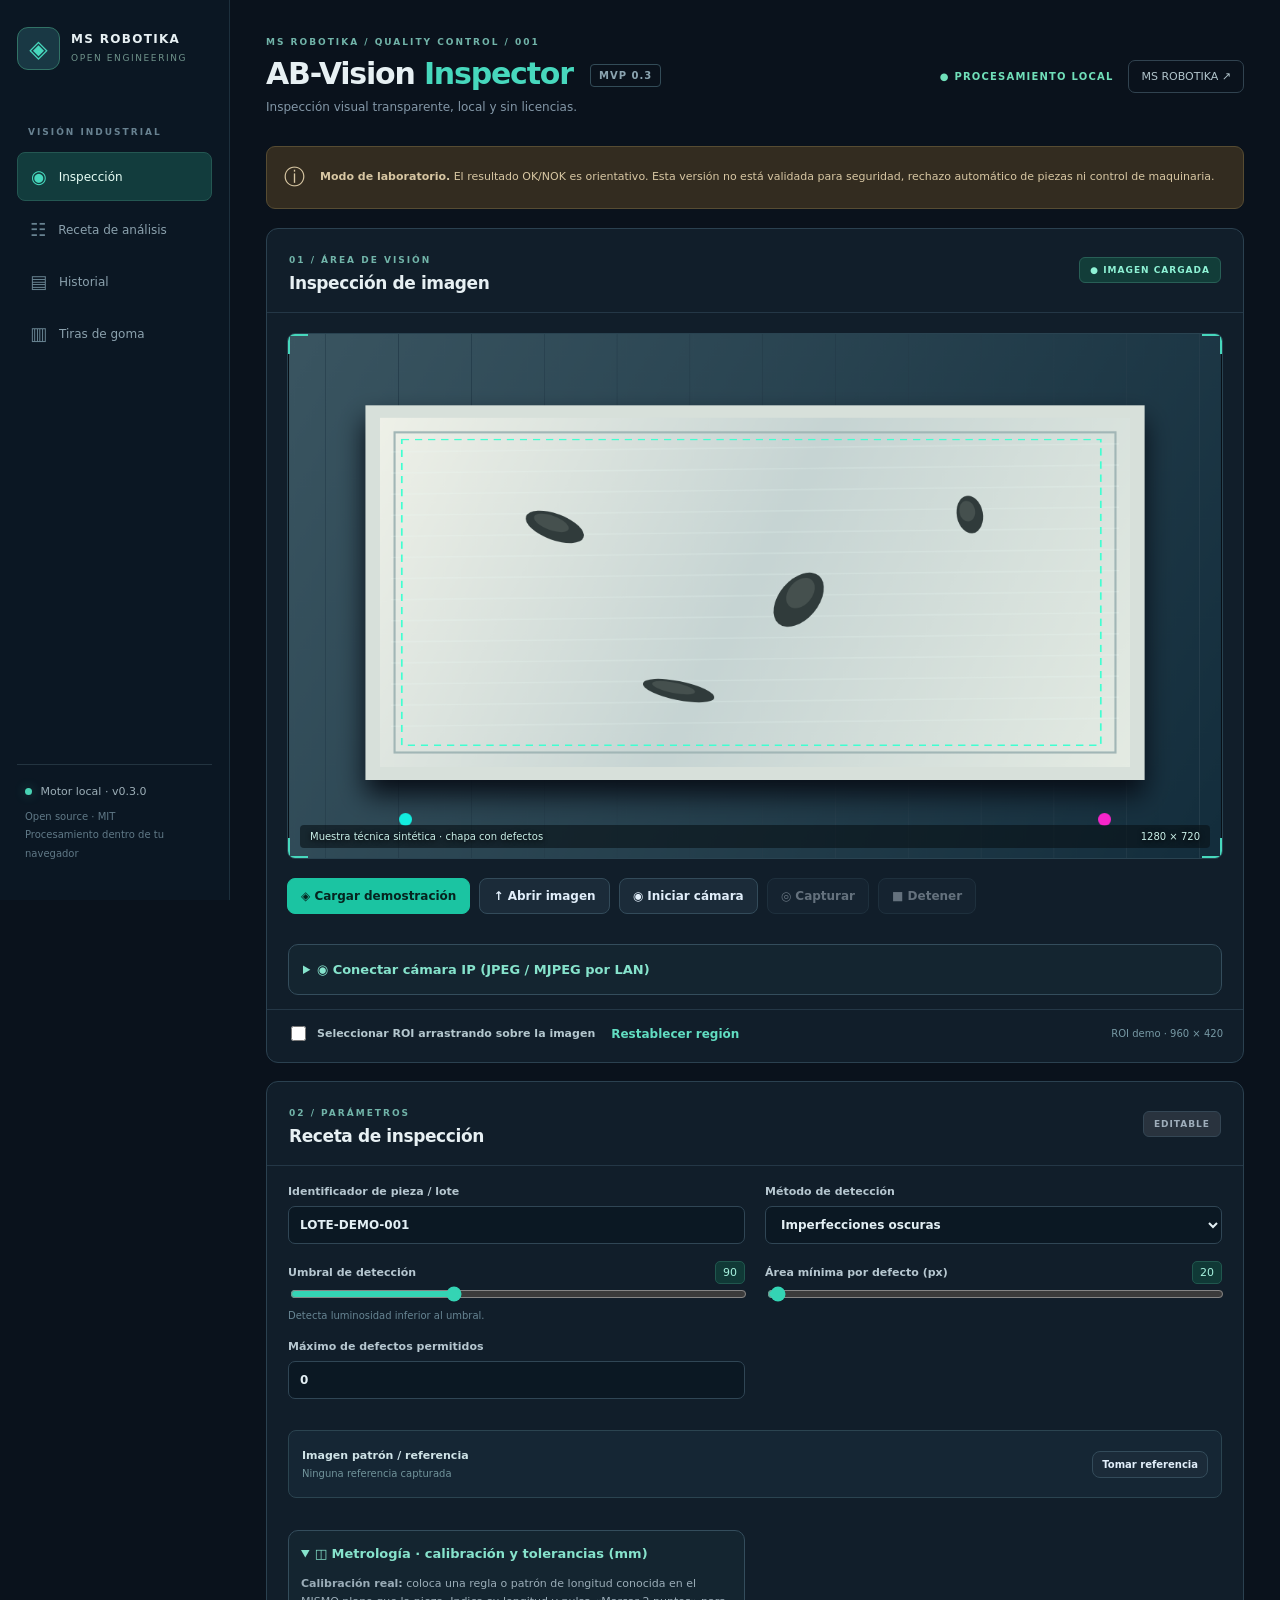
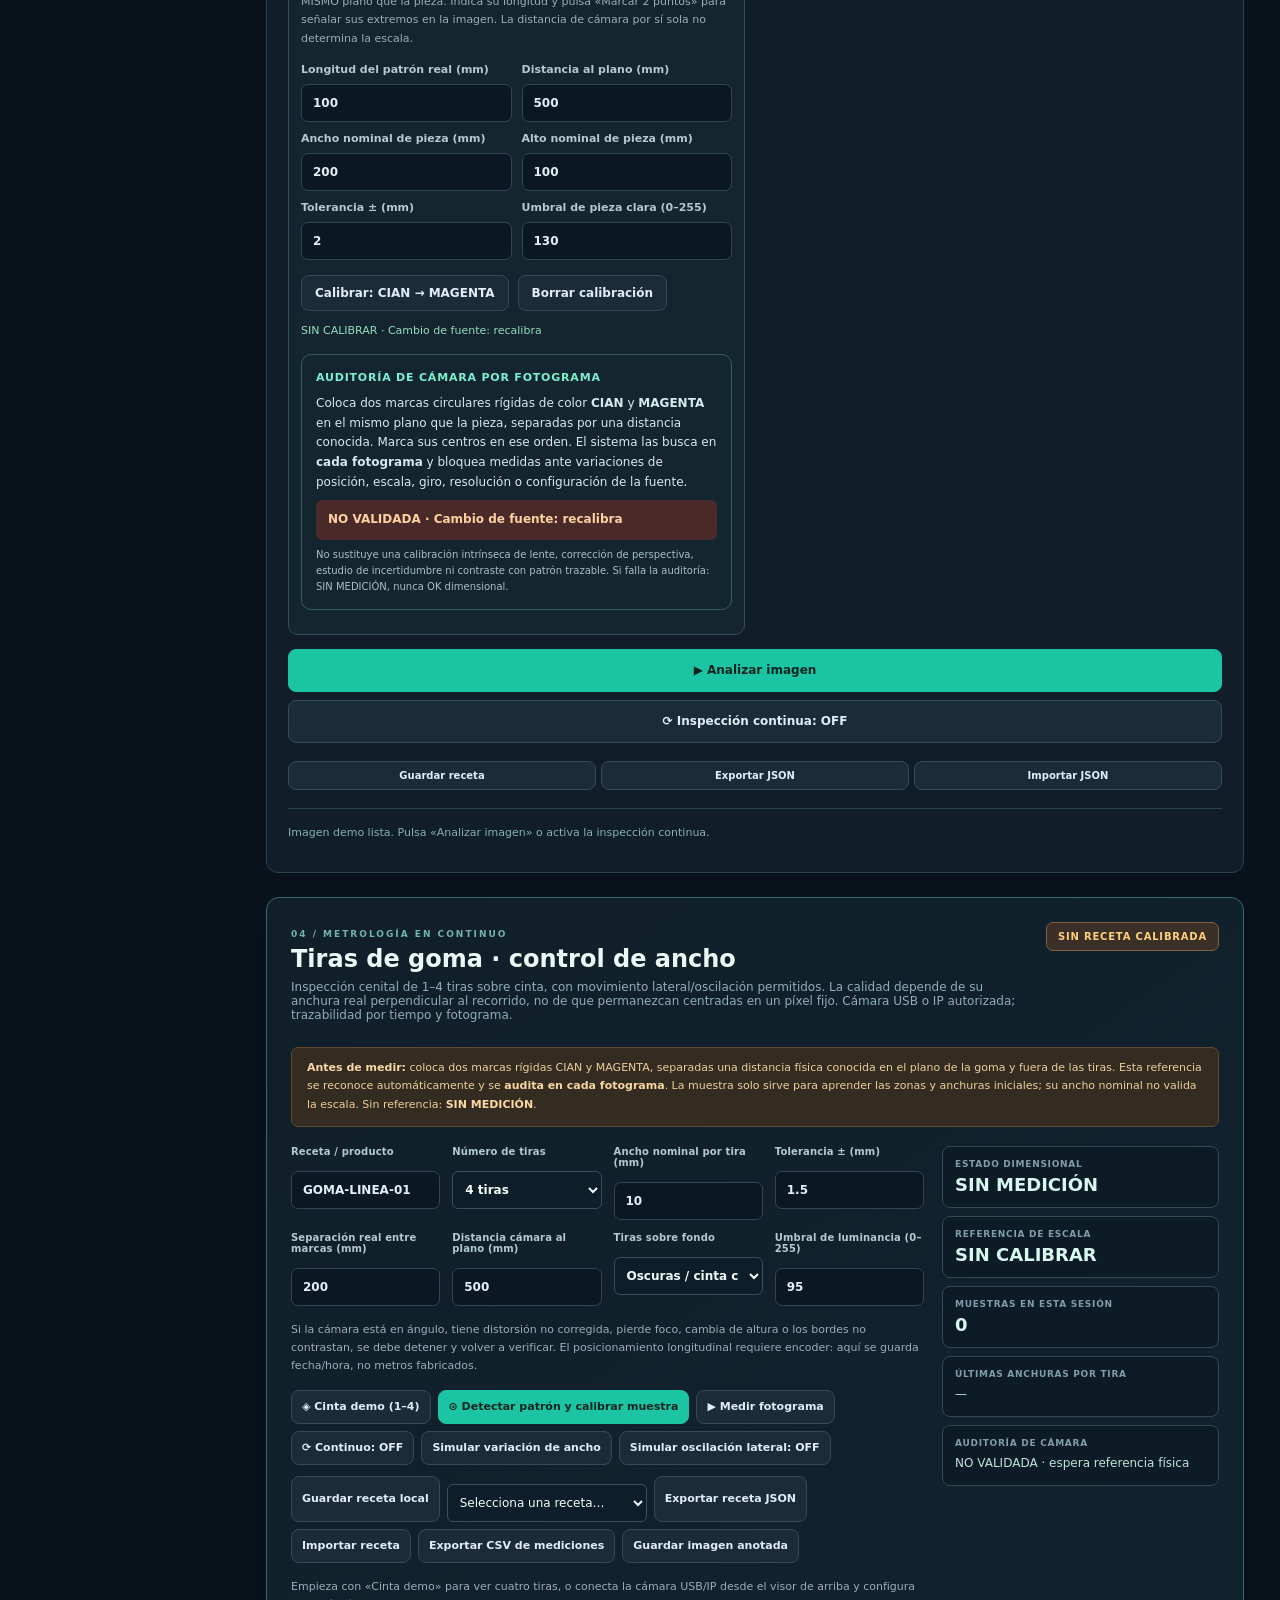
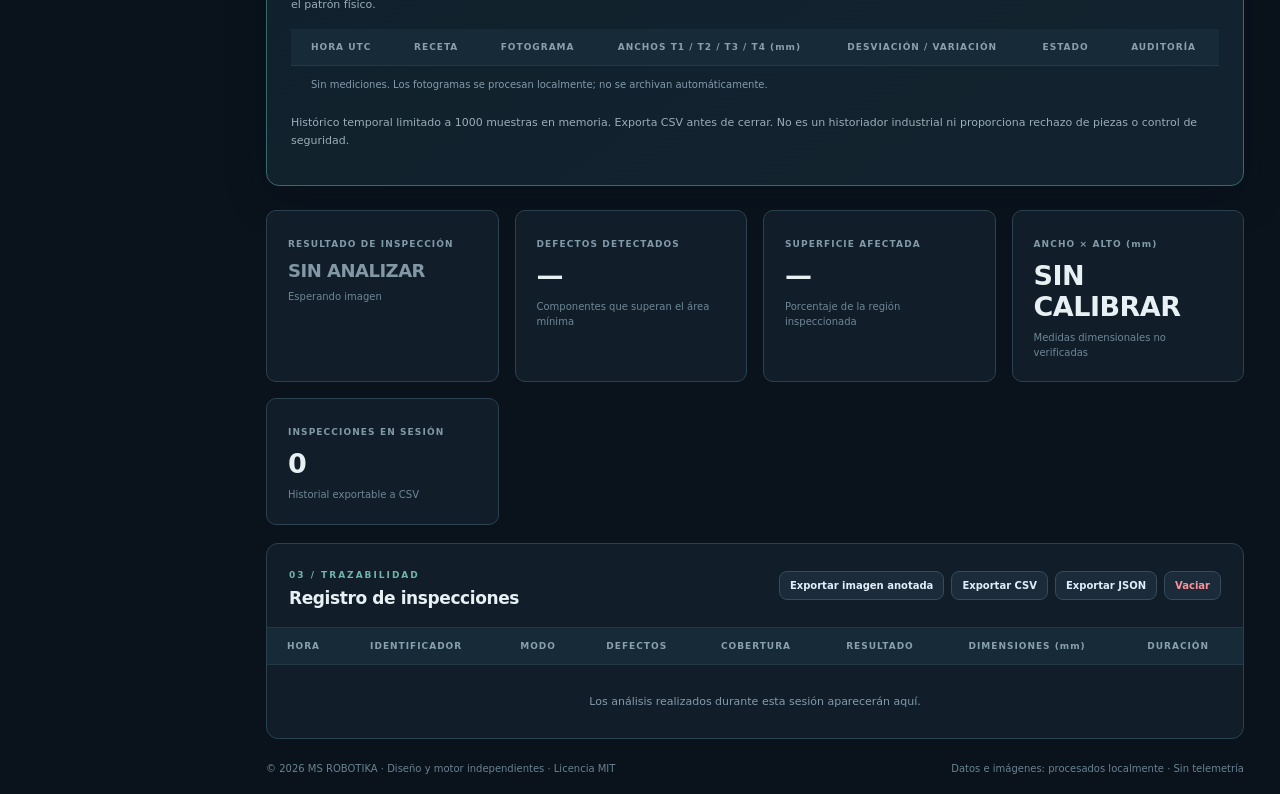
==== commit 57c8b7ed: "build(portable): sync fresh live-camera calibration and min/max width CSV for downloadable single-fi" ====
--- a/AB-Vision-Inspector-PORTABLE.html
+++ b/AB-Vision-Inspector-PORTABLE.html
@@ -57,15 +57,6 @@
 @media(max-width:1250px){.strip-fields{grid-template-columns:repeat(2,minmax(125px,1fr))}}
 @media(max-width:850px){.strip-grid{grid-template-columns:1fr}.strip-results{grid-template-columns:repeat(2,minmax(0,1fr))}.strip-heading{flex-direction:column}.strip-status{white-space:normal}}
 @media(max-width:480px){.strip-module{padding:13px;margin:18px 0}.strip-fields{grid-template-columns:1fr 1fr;gap:8px}.strip-results{grid-template-columns:1fr 1fr}.strip-heading h2{font-size:19px}.strip-actions select{max-width:100%}}
-
-/* Virtual guides overlay on the actual camera raster; no marks written to the image. */
-.viewer{position:relative}
-#strip-guides-layer{position:absolute;inset:0;width:100%;height:100%;z-index:3;
-  pointer-events:none;touch-action:none}
-#strip-guides-layer.marking{pointer-events:auto;cursor:crosshair}
-#strip-guide-help{border-left:3px solid #49afbf;padding-left:12px}
-#strip-guides:not([hidden]){border-color:#388da8;color:#9ae7ff}
-#strip-guides[hidden]{display:none}
 </style>
 </head>
 <body>
@@ -81,7 +72,7 @@
 <div class="notice-rail"><span class="notice-icon">ⓘ</span><div><strong>Modo de laboratorio.</strong> El resultado OK/NOK es orientativo. Esta versión no está validada para seguridad, rechazo automático de piezas ni control de maquinaria.</div></div>
 <div class="main-grid">
 <section class="work-card" id="vision"><div class="card-head"><div><span class="overline">01 / ÁREA DE VISIÓN</span><h2>Inspección de imagen</h2></div><span class="live-status" id="feed-status">● SIN FUENTE</span></div>
-  <div class="viewer"><canvas id="overlay" width="1280" height="720" aria-label="Área de inspección: arrastra para seleccionar región de interés"></canvas><video id="camera-video" autoplay muted playsinline hidden></video><canvas id="strip-guides-layer" aria-label="Guías virtuales de los bordes reales de la cinta"></canvas><div class="viewer-status"><span id="source-label">Imagen de demostración</span><span id="image-size">1280 × 720</span></div><div class="viewer-corner tl"></div><div class="viewer-corner tr"></div><div class="viewer-corner bl"></div><div class="viewer-corner br"></div></div>
+  <div class="viewer"><canvas id="overlay" width="1280" height="720" aria-label="Área de inspección: arrastra para seleccionar región de interés"></canvas><video id="camera-video" autoplay muted playsinline hidden></video><div class="viewer-status"><span id="source-label">Imagen de demostración</span><span id="image-size">1280 × 720</span></div><div class="viewer-corner tl"></div><div class="viewer-corner tr"></div><div class="viewer-corner bl"></div><div class="viewer-corner br"></div></div>
   <div class="tool-bar"><button id="demo" class="primary">◈ Cargar demostración</button><label class="button file-button">↑ Abrir imagen<input id="image-file" type="file" accept="image/png,image/jpeg,image/webp,image/bmp"></label><button id="camera-start">◉ Iniciar cámara</button><button id="capture" disabled>◎ Capturar</button><button id="camera-stop" disabled>■ Detener</button></div>
 
   <div class="connect-panels">
@@ -136,7 +127,7 @@
   <header class="strip-heading"><div><span class="overline">04 / METROLOGÍA EN CONTINUO</span><h2>Tiras de goma · control de ancho</h2>
   <p>Inspección cenital de 1–4 tiras sobre cinta, con movimiento lateral/oscilación permitidos. La calidad depende de su anchura real perpendicular al recorrido, no de que permanezcan centradas en un píxel fijo. Cámara USB o IP autorizada; trazabilidad por tiempo y fotograma.</p></div>
   <span id="strip-status" class="strip-status" aria-live="polite">SIN RECETA CALIBRADA</span></header>
-  <div class="strip-alert"><strong>Dos métodos de referencia:</strong> puedes usar marcas físicas de color o <strong>dibujar dos guías virtuales sobre los bordes reales visibles de la cinta</strong>, sin pegar nada a la goma. Introduce la anchura de la cinta medida independientemente. Las líneas dibujadas solo existen en el visor: <strong>la cámara no las ve</strong>. Sin bordes reconocibles o con escala inestable: <strong>SIN MEDICIÓN</strong>. Esta segunda modalidad es orientativa, no calibración metrológica acreditada.</div>
+  <div class="strip-alert"><strong>Antes de medir:</strong> coloca dos marcas rígidas CIAN y MAGENTA, separadas una distancia física conocida en el plano de la goma y fuera de las tiras. Esta referencia se reconoce automáticamente y se <strong>audita en cada fotograma</strong>. La muestra solo sirve para aprender las zonas y anchuras iniciales; su ancho nominal no valida la escala. Sin referencia: <strong>SIN MEDICIÓN</strong>.</div>
   <div class="strip-grid">
     <div class="strip-settings">
       <div class="strip-fields">
@@ -144,15 +135,15 @@
         <label>Número de tiras<select id="strip-count"><option value="1">1 tira</option><option value="2">2 tiras</option><option value="3">3 tiras</option><option value="4" selected>4 tiras</option></select></label>
         <label>Ancho nominal por tira (mm)<input id="strip-nominal" type="number" min=".1" max="2000" step=".01" value="10"></label>
         <label>Tolerancia ± (mm)<input id="strip-tolerance" type="number" min="0" max="100" step=".01" value="1.5"></label>
-        <label>Calibrar tomando<select id="strip-method"><option value="belt-edges">Bordes reales de la cinta + guías virtuales</option><option value="physical-markers" selected>Dos fiduciales CIAN/MAGENTA</option></select></label><label><span id="strip-reference-label">Separación real entre marcas (mm)</span><input id="strip-reference" type="number" min="1" max="2000" step=".01" value="200"></label>
+        <label>Separación real entre marcas (mm)<input id="strip-reference" type="number" min="1" max="2000" step=".01" value="200"></label>
         <label>Distancia cámara al plano (mm)<input id="strip-distance" type="number" min="1" max="100000" value="500"></label>
         <label>Tiras sobre fondo<select id="strip-polarity"><option value="dark" selected>Oscuras / cinta clara</option><option value="light">Claras / cinta oscura</option></select></label>
         <label>Umbral de luminancia (0–255)<input id="strip-threshold" type="number" min="1" max="254" step="1" value="95"></label>
       </div>
-      <p class="small-muted">Si la cámara está en ángulo, tiene distorsión no corregida, pierde foco, cambia de altura o los bordes no contrastan, se debe detener y volver a verificar. El posicionamiento longitudinal requiere encoder: aquí se guarda fecha/hora, no metros fabricados.</p><p id="strip-guide-help" class="small-muted">Método fiduciales: mantén dos marcas en el plano de medida. Método de guías virtuales: pulsa «Marcar dos bordes», señala primero IZQUIERDO y luego DERECHO en el visor, a la misma altura, sobre bordes físicos visibles, e introduce su distancia real. La anchura nominal de la goma solo es tolerancia de inspección.</p>
+      <p class="small-muted">Si la cámara está en ángulo, tiene distorsión no corregida, pierde foco, cambia de altura o los bordes no contrastan, se debe detener y volver a verificar. El posicionamiento longitudinal requiere encoder: aquí se guarda fecha/hora, no metros fabricados.</p>
       <div class="strip-actions">
         <button id="strip-demo" type="button">◈ Cinta demo (1–4)</button>
-        <button id="strip-guides" type="button">⌖ Marcar dos bordes en visor</button><button id="strip-calibrate" type="button" class="primary">⊙ Detectar referencia y calibrar muestra</button>
+        <button id="strip-calibrate" type="button" class="primary">⊙ Detectar patrón y calibrar muestra</button>
         <button id="strip-once" type="button">▶ Medir fotograma</button>
         <button id="strip-run" type="button">⟳ Continuo: OFF</button>
         <button id="strip-fault" type="button">Simular variación de ancho</button>
@@ -468,8 +459,6 @@
    const nominalMm=finite(Number(value.nominalMm),0.1,2000,'Ancho nominal');
    const toleranceMm=finite(Number(value.toleranceMm),0,100,'Tolerancia');
    const referenceMm=finite(Number(value.referenceMm),1,2000,'Referencia física en mm');
-   const calibrationMethod=value.calibrationMethod??'physical-markers';
-   if(!['physical-markers','belt-edges'].includes(calibrationMethod))err('Método de calibración desconocido');
    const distanceMm=finite(Number(value.distanceMm),1,100000,'Distancia nominal');
    const threshold=finite(Number(value.threshold),1,254,'Umbral');
    const minRunPx=finite(Number(value.minRunPx??8),3,500,'Mínimo de píxeles');
@@ -481,7 +470,7 @@
    if(roi.x<0||roi.y<0||roi.width<40||roi.height<40)err('La ROI debe ser mayor de 40 px');
    const id=String(value.id||'SIN-ID').slice(0,64);
    if(!/^[\p{L}\p{N}_. -]{1,64}$/u.test(id))err('Identificador de receta no válido');
-   return Object.freeze({schema:1,id,count,nominalMm,toleranceMm,referenceMm,distanceMm,calibrationMethod,
+   return Object.freeze({schema:1,id,count,nominalMm,toleranceMm,referenceMm,distanceMm,
      threshold,minRunPx,polarity,roi:{...roi}});
  }
  function validateImage(image){
@@ -587,7 +576,7 @@
  function evaluate(image,recipeInput,calibration,audit,baseline=null){
    const recipe=validateRecipe(recipeInput);
    const extracted=extractStrips(image,recipe);
-   if(!calibration||!audit||!['VERIFIED','BELT_EDGES_TRACKED'].includes(audit.status))
+   if(!calibration||!audit||audit.status!=='VERIFIED')
      return {...extracted,status:'INVALID',reason:audit?.reason||'Falta referencia física auditada',
        lanes:[],auditStatus:'INVALID'};
    if(calibration.imageWidth!==image.width||calibration.imageHeight!==image.height)
@@ -596,7 +585,7 @@
       Math.abs(calibration.workingDistanceMm-recipe.distanceMm)>1e-8)
      return {...extracted,status:'INVALID',reason:'Parámetros físicos modificados: recalibra',lanes:[],auditStatus:'INVALID'};
    if(extracted.status!=='DETECTED')
-     return {...extracted,auditStatus:audit.status};
+     return {...extracted,auditStatus:'VERIFIED'};
    const scale=finite(audit.mmPerPixel,.000001,100,'Escala auditada');
    const uncertainty=finite(audit.uncertaintyMm,0,500,'Incertidumbre indicativa');
    // Even a perfectly nominal width is NOT OK when the visual uncertainty overlaps limits.
@@ -617,7 +606,7 @@
    });
    return {status:lanes.some(l=>l.status==='NOK')?'NOK':
       lanes.every(l=>l.status==='OK')?'OK':'REVIEW',
-      auditStatus:audit.status,reason:null,lanes,lines:extracted.lines,
+      auditStatus:'VERIFIED',reason:null,lanes,lines:extracted.lines,
       detectedPerRow:extracted.detectedPerRow,mmPerPixel:scale,uncertaintyMm:uncertainty};
  }
  function makeBaseline(result,recipeInput){
@@ -629,125 +618,6 @@
      widthsAtSampleMm:result.lanes.map(l=>l.meanMm)});
  }
  return Object.freeze({validateRecipe,findReferenceMarkers,extractStrips,evaluate,makeBaseline});
-});
-
-/* SPDX-License-Identifier: MIT · MS ROBOTIKA
- * Virtual guide lines are a user interface. Pixel-to-mm scale comes ONLY
- * from the measured physical conveyor width between actual visible edges.
- * Edge tracking is not accredited lens/perspective metrology.
- */
-(function(root,factory){
-  const lib=factory();
-  if(typeof module==='object'&&module.exports)module.exports=lib;
-  if(root)root.ABBeltEdgeCalibration=lib;
-})(typeof window!=='undefined'?window:typeof globalThis!=='undefined'?globalThis:null,function(){
-'use strict';
-const error=msg=>{throw new RangeError(msg)};
-const bounded=(v,min,max,label)=>{
-  if(typeof v!=='number'||!Number.isFinite(v)||v<min||v>max)error(label+' inválido');
-  return v;
-};
-function validateFrame(frame){
-  if(!frame||!Number.isInteger(frame.width)||!Number.isInteger(frame.height)||
-     frame.width<200||frame.height<120||frame.width*frame.height>4_000_000||
-     !frame.data||frame.data.length!==frame.width*frame.height*4)
-    error('Fotograma o resolución incompatible');
-}
-const intensity=(frame,x,y)=>{
-  const p=(y*frame.width+x)*4,d=frame.data;
-  return (77*d[p]+150*d[p+1]+29*d[p+2])/256;
-};
-function edgeAt(frame,x,y,search=18){
-  let best=null,second=null;
-  const mid=Math.round(x),W=frame.width;
-  for(let xx=Math.max(6,mid-search);xx<=Math.min(W-7,mid+search);xx++){
-    let left=0,right=0;
-    for(let k=1;k<=3;k++){
-      left+=intensity(frame,xx-k,y);
-      right+=intensity(frame,xx+k,y);
-    }
-    const gradient=Math.abs(right-left)/3;
-    if(!best||gradient>best.gradient){
-      second=best;best={x:xx,gradient};
-    }else if(!second||gradient>second.gradient)second={x:xx,gradient};
-  }
-  if(!best||best.gradient<11)return null;
-  return best;
-}
-function detectEdges(frame,guideX,roi,search=18){
-  validateFrame(frame);
-  const y0=Math.max(8,roi.y),y1=Math.min(frame.height-9,roi.y+roi.height);
-  if(y1-y0<120)error('Zona de cinta demasiado pequeña para verificar bordes');
-  const xs=[],strengths=[];
-  for(let i=0;i<9;i++){
-    const y=Math.round(y0+(i+.5)/9*(y1-y0));
-    const detected=edgeAt(frame,guideX,y,search);
-    if(detected){xs.push(detected.x);strengths.push(detected.gradient)}
-  }
-  if(xs.length<7)error('Borde de cinta no distinguible de su entorno (luz/contraste)');
-  xs.sort((a,b)=>a-b);
-  const median=xs[Math.floor(xs.length/2)];
-  const maxSpread=Math.max(...xs)-Math.min(...xs);
-  if(maxSpread>9)error('Borde irregular, fuera de foco o con perspectiva/obstáculos');
-  return {x:median,jitterPx:maxSpread/2,
-    strength:strengths.reduce((a,b)=>a+b,0)/strengths.length,
-    supportingRows:xs.length};
-}
-/**
- * A user clicks LEFT and RIGHT virtual lines over real physical belt edges;
- * knows physical width (not nominal product). Auto-snap edges and check 9 rows.
- */
-function create(frame,points,widthMm,distanceMm,sourceId,roi){
-  validateFrame(frame);
-  const mm=bounded(Number(widthMm),5,5000,'Ancho físico de cinta en milímetros');
-  const distance=bounded(Number(distanceMm),1,100000,'Distancia a plano');
-  if(!Array.isArray(points)||points.length!==2)error('Marca dos bordes reales en el visor');
-  const [left,right]=points;
-  if(![left.x,left.y,right.x,right.y].every(Number.isFinite))error('Guías inválidas');
-  if(left.x>=right.x || right.x-left.x<100)error('Referencia demasiado pequeña o guías invertidas');
-  if(Math.abs(left.y-right.y)>frame.height*.08)
-    error('Marca los dos bordes sobre la misma línea horizontal');
-  if(!roi||!['x','y','width','height'].every(k=>Number.isFinite(roi[k])))
-    error('ROI de inspección requerida');
-  const l=detectEdges(frame,left.x,roi),r=detectEdges(frame,right.x,roi);
-  const distancePx=r.x-l.x;
-  if(distancePx<100)error('Distancia en imagen demasiado corta');
-  const scale=mm/distancePx;
-  // At least two-pixel boundary ambiguity; indicative, not a verified MSA.
-  const pixelUncertainty=Math.max(2,Math.hypot(l.jitterPx,r.jitterPx)+1);
-  return Object.freeze({kind:'BELT_EDGES',referenceType:'BELT_WIDTH',
-    referenceMm:mm,workingDistanceMm:distance,
-    imageWidth:frame.width,imageHeight:frame.height,sourceId:String(sourceId),
-    xLeft:l.x,xRight:r.x,referencePx:distancePx,
-    mmPerPixel:scale,uncertaintyMm:pixelUncertainty*scale,
-    referenceRoi:{x:roi.x,y:roi.y,width:roi.width,height:roi.height},
-    createdAt:new Date().toISOString()});
-}
-function audit(frame,cal,sourceId){
-  function invalid(reason){return {status:'INVALID',reason,referenceType:'BELT_WIDTH'};}
-  try{
-    validateFrame(frame);
-    if(!cal||cal.kind!=='BELT_EDGES')return invalid('Falta calibración de bordes');
-    if(frame.width!==cal.imageWidth||frame.height!==cal.imageHeight)
-      return invalid('Resolución cambiada; recalibrar');
-    if(String(sourceId)!==cal.sourceId)
-      return invalid('Fuente de cámara modificada; recalibrar');
-    const l=detectEdges(frame,cal.xLeft,cal.referenceRoi,16);
-    const r=detectEdges(frame,cal.xRight,cal.referenceRoi,16);
-    const px=r.x-l.x;
-    const driftPercent=100*(px/cal.referencePx-1);
-    const movementPx=Math.max(Math.abs(l.x-cal.xLeft),Math.abs(r.x-cal.xRight));
-    if(px<100 || Math.abs(driftPercent)>1.5 || movementPx>7)
-      return invalid('Referencia se ha desplazado o ha cambiado su escala; bloqueada');
-    const scale=cal.referenceMm/px;
-    const uncertaintyMm=Math.max(2,Math.hypot(l.jitterPx,r.jitterPx)+1)*scale;
-    return {status:'BELT_EDGES_TRACKED',referenceType:'BELT_WIDTH',
-      mmPerPixel:scale,uncertaintyMm,scaleDriftPercent:driftPercent,
-      xLeft:l.x,xRight:r.x,workingDistanceMm:cal.workingDistanceMm,
-      reason:'Solo referencia natural de bordes; pendiente verificación metrológica'};
-  }catch(ex){return invalid(ex.message||'No se distinguen bordes físicos de cinta')}
-}
-return Object.freeze({create,audit,detectEdges});
 });
 
 /* SPDX-License-Identifier: MIT
@@ -1246,74 +1116,11 @@
 'use strict';
 const $=id=>document.getElementById(id);
 const core=window.ABVisionCore, strips=window.ABStripCore,acq=window.ABVisionAcquisition;
-const belt=window.ABBeltEdgeCalibration;
-if(!core||!strips||!acq||!belt)throw Error('Motor de medición de tiras no disponible');
+if(!core||!strips||!acq)throw Error('Motor de medición de tiras no disponible');
 const src=$('source'),view=$('overlay');
 let calibration=null,baseline=null,active=false,timer=null,busy=false;
 let seq=0,history=[],demoFault=false,demoOscillating=false;
 let liveRecipe=null;
-let guidePoints=[],guidePicking=false;
-const guideLayer=$('strip-guides-layer'),guideContext=guideLayer.getContext('2d');
-function isBelt(){return $('strip-method').value==='belt-edges'}
-function guideOverlay(){
-  if(!src.width||!src.height)return;
-  if(guideLayer.width!==src.width)guideLayer.width=src.width;
-  if(guideLayer.height!==src.height)guideLayer.height=src.height;
-  guideContext.clearRect(0,0,guideLayer.width,guideLayer.height);
-  let points=guidePoints;
-  if(calibration?.kind==='BELT_EDGES')points=[
-    {x:calibration.xLeft,y:Math.floor(src.height/2)},
-    {x:calibration.xRight,y:Math.floor(src.height/2)}
-  ];
-  guideContext.save();guideContext.lineWidth=Math.max(2,src.width/600);
-  guideContext.setLineDash([10,7]);
-  points.forEach((p,i)=>{
-    guideContext.strokeStyle=i===0?'#46d4fb':'#ff8add';
-    guideContext.fillStyle=i===0?'#46d4fb':'#ff8add';
-    guideContext.beginPath();guideContext.moveTo(p.x,0);
-    guideContext.lineTo(p.x,src.height);guideContext.stroke();
-    guideContext.setLineDash([]);
-    guideContext.fillRect(p.x+5,Math.max(4,p.y-27),95,25);
-    guideContext.fillStyle='#101e2a';guideContext.font='bold 17px sans-serif';
-    guideContext.fillText(i===0?'IZQUIERDA':'DERECHA',p.x+9,Math.max(21,p.y-8));
-    guideContext.setLineDash([10,7]);
-  });
-  guideContext.restore();
-}
-function pickGuide(e){
-  if(!guidePicking)return;
-  const rect=guideLayer.getBoundingClientRect();
-  const x=Math.round((e.clientX-rect.left)*src.width/rect.width);
-  const y=Math.round((e.clientY-rect.top)*src.height/rect.height);
-  if(!Number.isFinite(x)||!Number.isFinite(y))return;
-  guidePoints.push({x,y});guideOverlay();
-  if(guidePoints.length===2){
-    guidePicking=false;guideLayer.classList.remove('marking');
-    if(guidePoints[0].x>guidePoints[1].x){
-      guidePoints=[];guideOverlay();
-      note('Selecciona primero el borde IZQUIERDO y luego el DERECHO',true);return;
-    }
-    note('Dos guías marcadas sobre la imagen. Introduce anchura real y pulsa «Detectar referencia y calibrar muestra».');
-  }else note('Borde izquierdo marcado. Ahora pulsa sobre el BORDE DERECHO a la misma altura.');
-}
-guideLayer.addEventListener('pointerdown',pickGuide);
-function startPicking(){
-  if(!acq.getFrame()){note('Primero abre webcam/IP, una imagen o Cinta demo',true);return;}
-  stop();calibration=null;baseline=null;liveRecipe=null;
-  guidePoints=[];guidePicking=true;guideLayer.classList.add('marking');
-  $('strip-method').value='belt-edges';methodChanged();
-  note('Sobre el visor superior, pulsa el BORDE IZQUIERDO REAL de la cinta (no el de una tira).');
-  $('strip-guides').textContent='⌖ Marcas virtuales: seleccionando';
-  guideOverlay();
-}
-function methodChanged(){
-  const active=isBelt();
-  $('strip-reference-label').textContent=active?'Anchura física de cinta, medida (mm)':'Separación real entre marcas (mm)';
-  $('strip-guides').hidden=!active;
-  $('strip-guide-help').textContent=active?
-    '1. Activa la cámara o demo. 2. Marca en el visor los bordes IZQUIERDO y DERECHO de la cinta, a igual altura. 3. Escribe la anchura real comprobada. 4. Calibra. No dibujes líneas en la propia goma.':
-    'Con las referencias físicas CIAN/MAGENTA visibles, pulsa Detectar referencia; se auditarán en cada fotograma.';
-}
 const memoryKey='abvision-strip-recipes-v1';
 const $txt=(id,value)=>$(id).textContent=String(value);
 const note=(message,error=false)=>{$txt('strip-message',message);$('strip-message').classList.toggle('error',error)};
@@ -1335,7 +1142,6 @@
     id:$('strip-id').value,count:Number($('strip-count').value),
     nominalMm:Number($('strip-nominal').value),toleranceMm:Number($('strip-tolerance').value),
     referenceMm:Number($('strip-reference').value),distanceMm:Number($('strip-distance').value),
-    calibrationMethod:$('strip-method').value,
     polarity:$('strip-polarity').value,threshold:Number($('strip-threshold').value),
     minRunPx:8,roi:defaultRoi()
   });
@@ -1346,18 +1152,16 @@
     ['strip-id',valid.id],['strip-count',valid.count],
     ['strip-nominal',valid.nominalMm],['strip-tolerance',valid.toleranceMm],
     ['strip-reference',valid.referenceMm],['strip-distance',valid.distanceMm],
-    ['strip-method',valid.calibrationMethod],
     ['strip-polarity',valid.polarity],['strip-threshold',valid.threshold]
   ])$(id).value=value;
   calibration=null;baseline=null;liveRecipe=null;
-  guidePoints=[];guidePicking=false;guideLayer.classList.remove('marking');
-  guideOverlay();methodChanged();stop();
+  stop();
   try{acq.setRoi(valid.roi)}
   catch{note('ROI guardada no coincide con resolución de cámara: selecciona de nuevo la región.',true)}
   state('INVALID','RECETA CARGADA · RECALIBRAR');
   $txt('strip-scale','SIN CALIBRAR');
-  $txt('strip-audit','La receta no conserva una escala válida; vuelve a verificar el patrón físico o los bordes naturales');
-  note('Receta cargada: selecciona ROI si cambió el encuadre, vuelve a marcar los dos bordes o verifica fiduciales, y calibra.');
+  $txt('strip-audit','La receta no contiene calibración activa; verifica marcas físicas');
+  note('Receta cargada: selecciona ROI si cambió el encuadre, comprueba patrón y calibra de nuevo.');
 }
 function loadSaved(){
   try{
@@ -1423,14 +1227,20 @@
   const columns=['timestampUTC','recipe','frame','source','status','audit','reason',
     'strip1Mm','strip2Mm','strip3Mm','strip4Mm','strip1Status','strip2Status',
     'strip3Status','strip4Status','lateralShiftT1Px','lateralShiftT2Px',
-    'lateralShiftT3Px','lateralShiftT4Px','scaleMmPerPixel','uncertaintyMm','calibrationMethod'];
+    'lateralShiftT3Px','lateralShiftT4Px','scaleMmPerPixel','uncertaintyMm',
+    'nominalMm','tolerancePlusMinusMm','referenceDistanceMm','cameraHeightMm',
+    'strip1MinMm','strip2MinMm','strip3MinMm','strip4MinMm',
+    'strip1MaxMm','strip2MaxMm','strip3MaxMm','strip4MaxMm'];
   const rows=[columns.map(csv).join(',')];
   for(const entry of history){
     const vals=[entry.at,entry.recipe,entry.frame,entry.source,entry.status,entry.audit,entry.reason,
       ...[0,1,2,3].map(i=>entry.lanes[i]?.meanMm??''),
       ...[0,1,2,3].map(i=>entry.lanes[i]?.status??''),
       ...[0,1,2,3].map(i=>entry.lanes[i]?.lateralShiftPx??''),
-      entry.mmPerPixel??'',entry.uncertaintyMm??'',entry.method??''];
+      entry.mmPerPixel??'',entry.uncertaintyMm??'',
+      entry.nominalMm??'',entry.toleranceMm??'',entry.referenceMm??'',entry.distanceMm??'',
+      ...[0,1,2,3].map(i=>entry.lanes[i]?.minMm??''),
+      ...[0,1,2,3].map(i=>entry.lanes[i]?.maxMm??'')];
     rows.push(vals.map(csv).join(','));
   }
   download('AB-Vision-tiras-traza-'+new Date().toISOString().slice(0,10)+'.csv',
@@ -1456,7 +1266,8 @@
     source:origin,status:result.status,audit:result.auditStatus||'INVALID',
     reason:result.reason||'',lanes:result.lanes||[],
     mmPerPixel:result.mmPerPixel??null,uncertaintyMm:result.uncertaintyMm??null,
-    method:calibration?.kind==='BELT_EDGES'?'BELT_WIDTH_VISUAL':'FIDUCIALS'};
+    nominalMm:recipe.nominalMm,toleranceMm:recipe.toleranceMm,
+    referenceMm:recipe.referenceMm,distanceMm:recipe.distanceMm};
   history.push(record);if(history.length>1000)history.shift();
   $txt('strip-samples',history.length);
   renderHistory();
@@ -1472,19 +1283,15 @@
   }
   const frame=acq.getFrame();
   if(!frame){state('INVALID','SIN FOTOGRAMA');return null;}
-  const audit=calibration.kind==='BELT_EDGES'?
-    belt.audit(frame,calibration,acq.getSourceId()):
-    core.auditCameraFrame(frame,calibration,acq.getSourceId());
+  const audit=core.auditCameraFrame(frame,calibration,acq.getSourceId());
   let result;
   try{result=strips.evaluate(frame,recipe,calibration,audit,baseline)}
   catch(error){result={status:'INVALID',reason:error.message,lanes:[],auditStatus:'INVALID'}}
   state(result.status,result.status==='INVALID'?'SIN MEDICIÓN · BLOQUEADO':result.status+' · '+recipe.count+' TIRAS');
-  $txt('strip-audit',audit.status==='BELT_EDGES_TRACKED'?
-    'BORDES FÍSICOS VIGILADOS · estimación SIN acreditación ±'+audit.uncertaintyMm.toFixed(3)+' mm':
-    audit.status==='VERIFIED'?'FIDUCIALES DETECTADOS · incertidumbre indicativa ±'+audit.uncertaintyMm.toFixed(3)+' mm':
+  $txt('strip-audit',audit.status==='VERIFIED'?
+    'VERIFICADA EN ESTE FOTOGRAMA · incertidumbre indicativa ±'+audit.uncertaintyMm.toFixed(3)+' mm':
     'NO VALIDADA · '+audit.reason);
-  $txt('strip-scale',['VERIFIED','BELT_EDGES_TRACKED'].includes(audit.status)?audit.mmPerPixel.toFixed(5)+' mm/px':'ESCALA NO VALIDADA');
-  guideOverlay();
+  $txt('strip-scale',audit.status==='VERIFIED'?audit.mmPerPixel.toFixed(5)+' mm/px':'ESCALA NO VALIDADA');
   $txt('strip-widths',formatLanes(result.lanes));
   acq.setOverlay(result.lanes);
   if(store)trace(result,recipe,acq.isStripDemo()?'DEMO_SINTETICA':acq.isLive()?'CAMARA_LIVE':'IMAGEN_ESTATICA');
@@ -1497,36 +1304,29 @@
 async function calibrate(){
   stop();
   try{
+    // Never calibrate a webcam/IP against a stale captured image. Users position
+    // the sample AFTER activating the camera; acquire a fresh frame right now.
+    if(acq.isLive() && !await acq.refresh())
+      throw Error('No se pudo obtener fotograma ACTUAL de la cámara; comprueba vídeo y conexión');
     const frame=acq.getFrame();
     if(!frame)throw Error('Primero activa webcam/IP o carga una muestra');
     const r=fields();
-    const usingBelt=r.calibrationMethod==='belt-edges';
-    let cal,audit;
-    if(usingBelt){
-      if(guidePoints.length!==2)throw Error('Marca los bordes reales de cinta con dos guías virtuales');
-      cal=belt.create(frame,guidePoints,r.referenceMm,r.distanceMm,acq.getSourceId(),r.roi);
-      audit=belt.audit(frame,cal,acq.getSourceId());
-      if(audit.status!=='BELT_EDGES_TRACKED')throw Error(audit.reason);
-    }else{
-      const marks=strips.findReferenceMarkers(frame);
-      cal=core.createAuditedCalibration(frame,marks,r.referenceMm,r.distanceMm,acq.getSourceId());
-      audit=core.auditCameraFrame(frame,cal,acq.getSourceId());
-      if(audit.status!=='VERIFIED')throw Error(audit.reason);
-    }
+    const marks=strips.findReferenceMarkers(frame);
+    // The independent known-distance marks are checked by the existing v0.3 audit engine.
+    const cal=core.createAuditedCalibration(frame,marks,r.referenceMm,r.distanceMm,acq.getSourceId());
+    const audit=core.auditCameraFrame(frame,cal,acq.getSourceId());
+    if(audit.status!=='VERIFIED')throw Error(audit.reason);
     const result=strips.evaluate(frame,r,cal,audit);
     if(!result.lanes||result.lanes.length!==r.count)
       throw Error(result.reason||'No se identificaron 1–4 tiras completas en todas las filas');
     const base=strips.makeBaseline(result,r);
     calibration=cal;baseline=base;liveRecipe=r;
     $txt('strip-scale',audit.mmPerPixel.toFixed(5)+' mm/px');
-    $txt('strip-audit',usingBelt?
-      'BORDES FÍSICOS DETECTADOS · estimación sin acreditación metrológica':
-      'FIDUCIALES DETECTADOS · marcas fijas en la captura');
-    guideOverlay();
+    $txt('strip-audit','VERIFICADA · marcadores fijos presentes en la captura');
     state(result.status,'CALIBRADA · '+r.count+' TIRAS');
     $txt('strip-widths',formatLanes(result.lanes));
     acq.setOverlay(result.lanes);
-    note((usingBelt?'Dos bordes naturales de cinta localizados; escala orientativa. ':'Patrón físico encontrado. ')+r.count+' tira(s) detectadas. Anchuras de muestra '+base.widthsAtSampleMm.map(v=>v.toFixed(2)).join(' / ')+' mm. La tolerancia se evalúa frente al ancho NOMINAL, no se fuerza por esta muestra.');
+    note('Patrón encontrado automáticamente; '+r.count+' tira(s) detectadas. Anchuras de muestra '+base.widthsAtSampleMm.map(v=>v.toFixed(2)).join(' / ')+' mm. La tolerancia se evalúa frente al ancho NOMINAL, no se fuerza por esta muestra.');
     trace(result,r,acq.isStripDemo()?'DEMO_SINTETICA':acq.isLive()?'CAMARA_LIVE':'IMAGEN_ESTATICA');
   }catch(e){
     calibration=null;baseline=null;liveRecipe=null;
@@ -1561,7 +1361,7 @@
 }
 function start(){
   if(active){stop();note('Inspección continua detenida. Exporta el CSV si necesitas conservar trazabilidad.');return}
-  if(!calibration||!baseline||!liveRecipe){note('Primero calibra con bordes de cinta o fiduciales.',true);return}
+  if(!calibration||!baseline||!liveRecipe){note('Primero detecta las marcas y calibra la muestra.',true);return}
   if(!acq.isStripDemo()&&!acq.isLive()){note('El continuo requiere cámara USB/IP activa o demo, no una foto fija.',true);return}
   acq.stopDefectAuto();active=true;$('strip-run').textContent='■ Detener continuo';
   note('Seguimiento temporal a ~1 fotograma/s. Sin encoder no mide metros recorridos.');
@@ -1572,26 +1372,18 @@
   $('strip-sway').textContent='Simular oscilación lateral: OFF';
   acq.demo(Number($('strip-count').value),0,true);
   calibration=null;baseline=null;liveRecipe=null;
-  guidePoints=[];guidePicking=false;guideLayer.classList.remove('marking');guideOverlay();
   state('INVALID','MUESTRA DEMO · CALIBRAR');
   $txt('strip-scale','SIN CALIBRAR');
-  note('Cinta sintética cargada. Usa fiduciales simulados o elige Bordes de cinta y marca sus bordes reales visibles en el visor.');
+  note('Cinta sintética cargada: patrón físico SIMULADO cian/magenta, pulsa «Detectar patrón y calibrar muestra».');
 }
 function changed(){
   if(!calibration&&!baseline)return;
   stop();calibration=null;baseline=null;liveRecipe=null;
   state('INVALID','PARÁMETROS MODIFICADOS');
-  guideOverlay();
   $txt('strip-scale','RECALIBRAR');$txt('strip-audit','Receta modificada: calibra de nuevo');
   note('Parámetro cambiado. Calibración y muestra previas invalidadas.',true);
 }
 $('strip-demo').addEventListener('click',demo);
-$('strip-guides').addEventListener('click',startPicking);
-$('strip-method').addEventListener('change',()=>{
-  guidePicking=false;guideLayer.classList.remove('marking');guidePoints=[];
-  $('strip-guides').textContent='⌖ Marcar dos bordes en visor';
-  changed();methodChanged();guideOverlay();
-});
 $('strip-calibrate').addEventListener('click',calibrate);
 $('strip-once').addEventListener('click',async()=>{
   if(acq.isLive()&&!await acq.refresh()){note('No hay fotograma actual',true);return}
@@ -1634,7 +1426,7 @@
   $(id).addEventListener('change',changed);
 document.addEventListener('visibilitychange',()=>{if(document.hidden)stop()});
 window.addEventListener('pagehide',stop);
-methodChanged();refreshSelect();
+refreshSelect();
 })();
 
 </script></body></html>
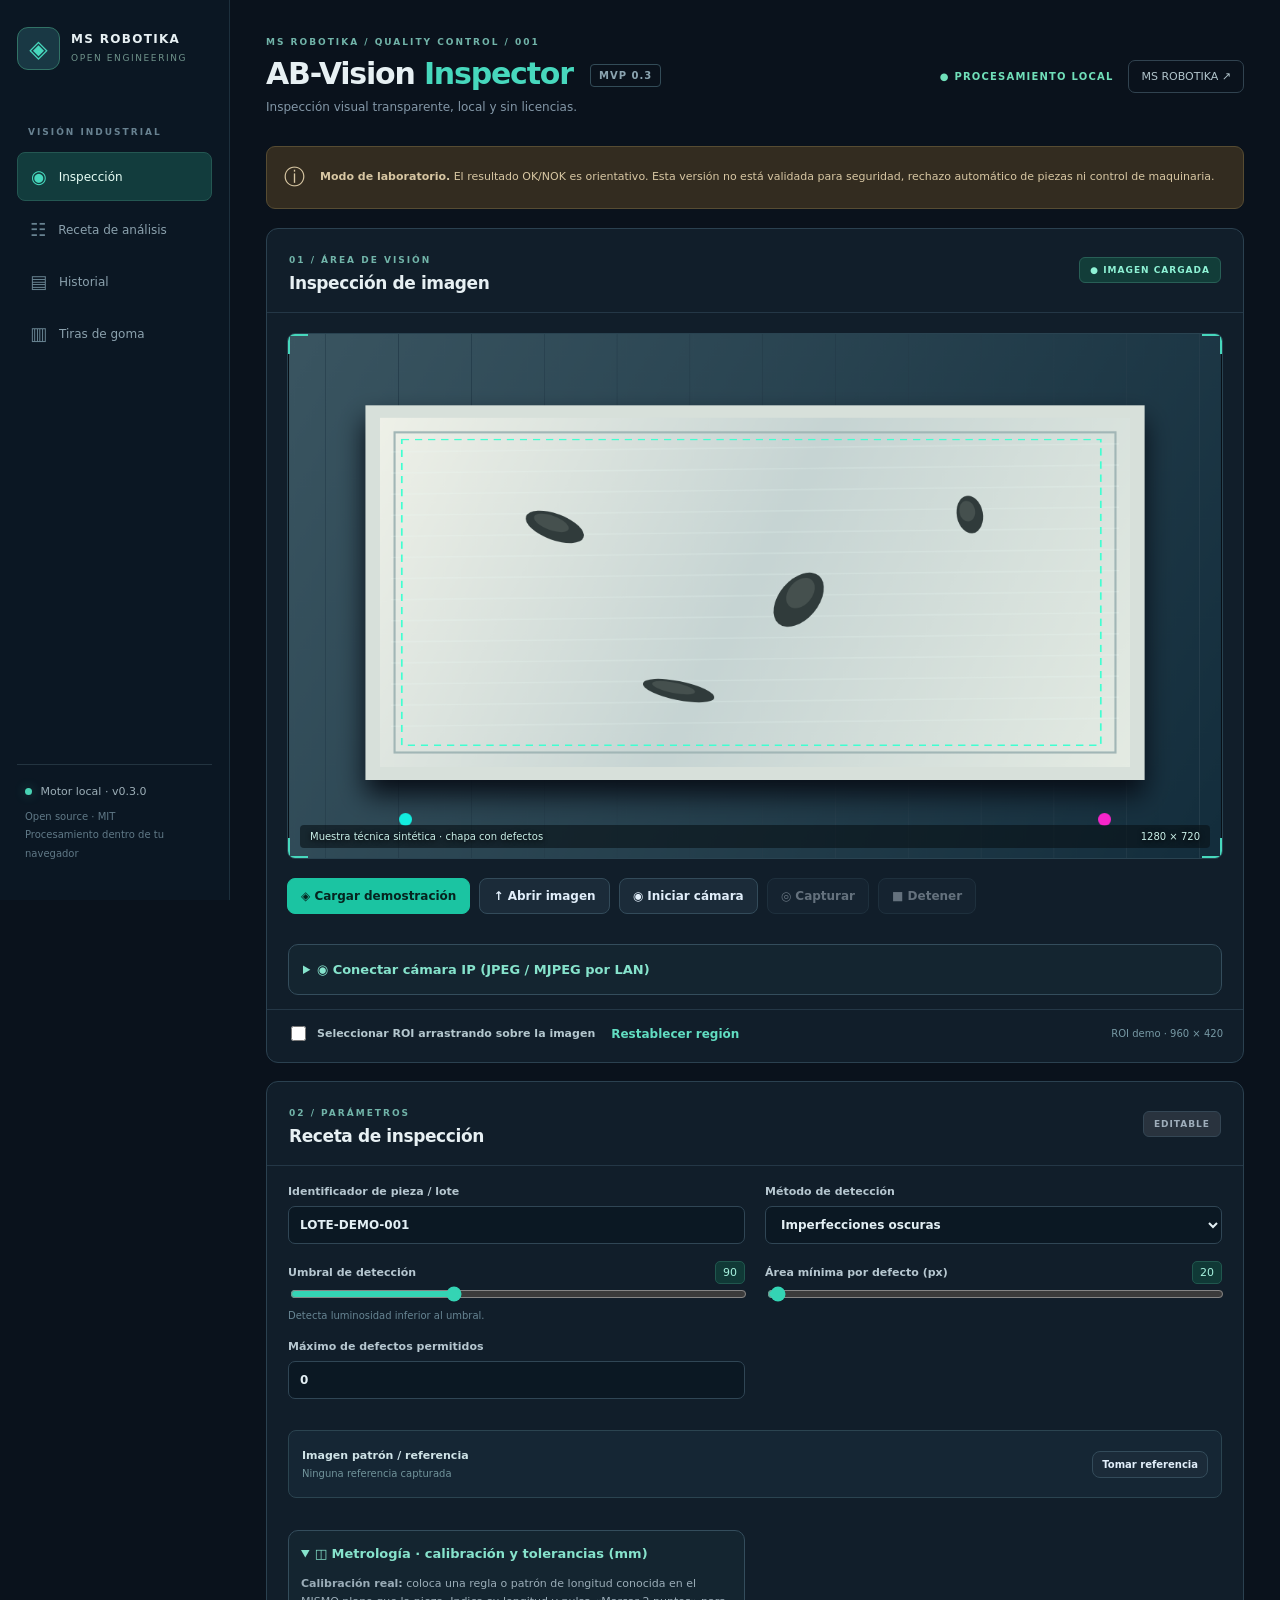
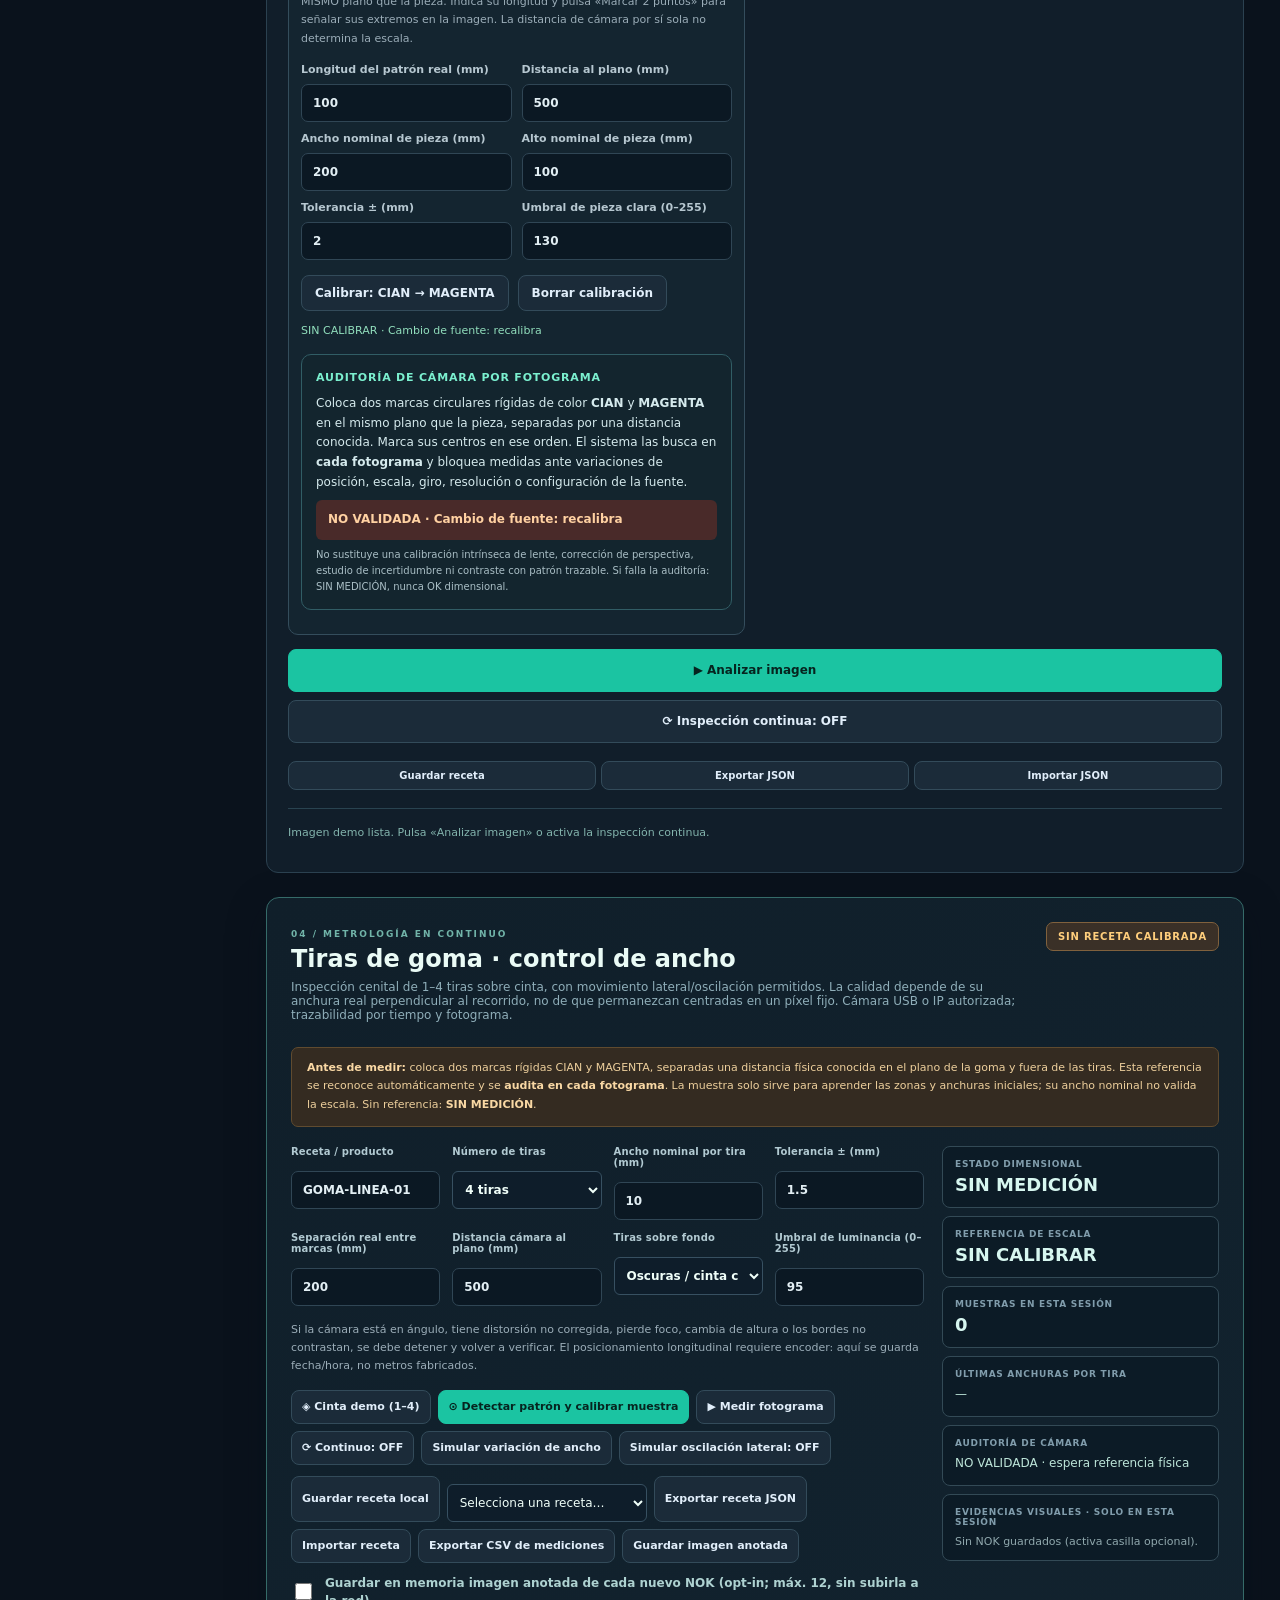
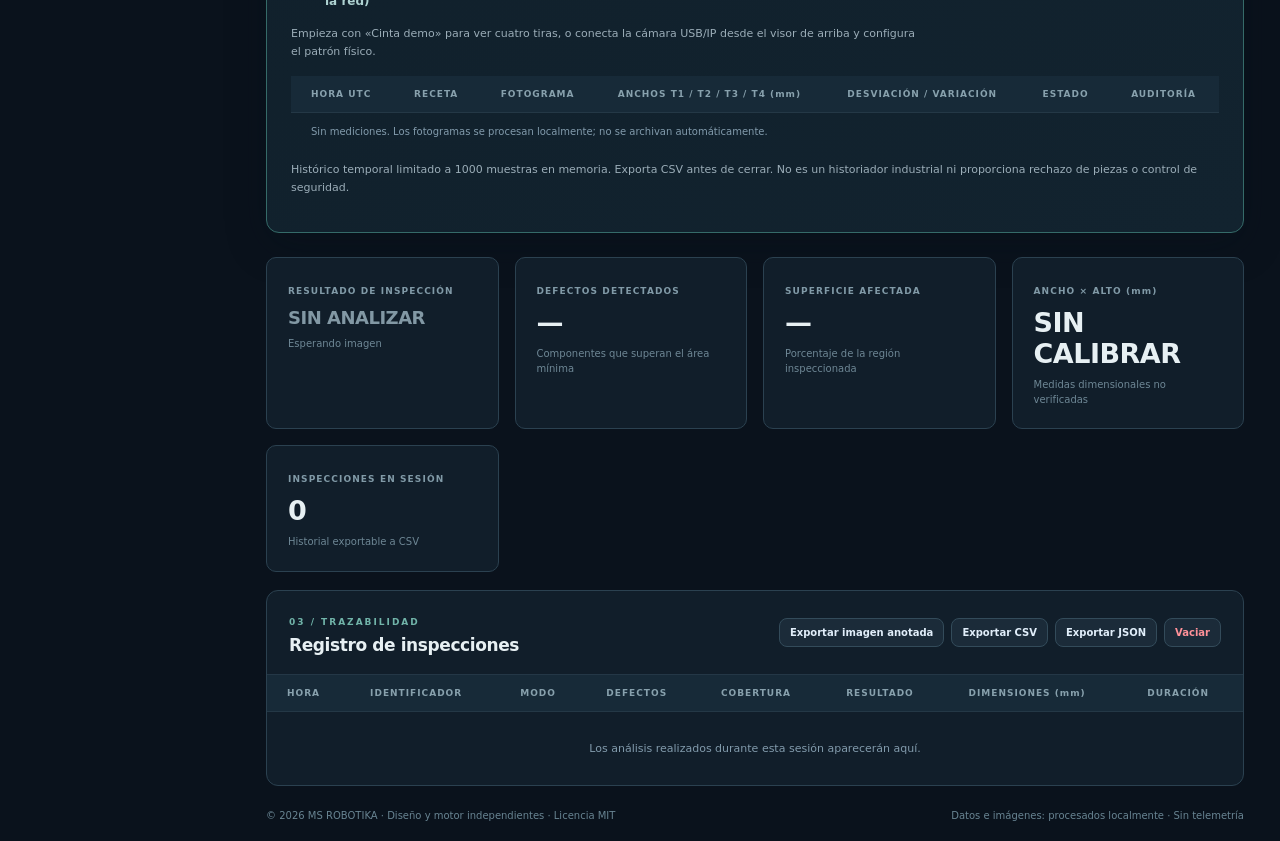
==== commit 7e5dc221: "build(portable): include same-day NOK evidence gallery and latest realtime camera fixes" ====
--- a/AB-Vision-Inspector-PORTABLE.html
+++ b/AB-Vision-Inspector-PORTABLE.html
@@ -57,6 +57,9 @@
 @media(max-width:1250px){.strip-fields{grid-template-columns:repeat(2,minmax(125px,1fr))}}
 @media(max-width:850px){.strip-grid{grid-template-columns:1fr}.strip-results{grid-template-columns:repeat(2,minmax(0,1fr))}.strip-heading{flex-direction:column}.strip-status{white-space:normal}}
 @media(max-width:480px){.strip-module{padding:13px;margin:18px 0}.strip-fields{grid-template-columns:1fr 1fr;gap:8px}.strip-results{grid-template-columns:1fr 1fr}.strip-heading h2{font-size:19px}.strip-actions select{max-width:100%}}
+
+/* Visual quality evidence is opt-in, held in this page's memory only. */
+.strip-opt-in{display:flex;align-items:center;gap:10px;margin:10px 0;color:#aed2d1;font-size:12px;line-height:1.5;cursor:pointer}.strip-opt-in input{accent-color:#45d5ba;width:17px;height:17px;flex:none}.strip-evidence-wrap{grid-column:1/-1}.strip-evidence-gallery{display:flex;flex-wrap:wrap;gap:9px;margin-top:8px;align-items:start}.strip-evidence-gallery>span{color:#90a8ad;font-size:11px}.strip-evidence-item{display:grid;gap:5px;max-width:144px}.strip-evidence-item img{width:144px;aspect-ratio:16/9;object-fit:contain;background:#07111c;border-radius:5px;border:1px solid #506474}.strip-evidence-item button{font-size:10px;line-height:1.35;white-space:normal;padding:6px 7px}.strip-evidence-item small{font-size:9px;color:#91aebb}
 </style>
 </head>
 <body>
@@ -157,6 +160,7 @@
         <button id="strip-export-csv" type="button">Exportar CSV de mediciones</button>
         <button id="strip-export-png" type="button">Guardar imagen anotada</button>
       </div>
+      <label class="strip-opt-in"><input type="checkbox" id="strip-evidence-auto"> Guardar en memoria imagen anotada de cada nuevo NOK (opt-in; máx. 12, sin subirla a la red)</label>
       <p id="strip-message" class="small-muted" role="status" aria-live="polite">Empieza con «Cinta demo» para ver cuatro tiras, o conecta la cámara USB/IP desde el visor de arriba y configura el patrón físico.</p>
     </div>
     <div class="strip-results">
@@ -165,6 +169,7 @@
       <div><small>MUESTRAS EN ESTA SESIÓN</small><strong id="strip-samples">0</strong></div>
       <div><small>ÚLTIMAS ANCHURAS POR TIRA</small><p id="strip-widths">—</p></div>
       <div><small>AUDITORÍA DE CÁMARA</small><p id="strip-audit">NO VALIDADA · espera referencia física</p></div>
+      <div class="strip-evidence-wrap"><small>EVIDENCIAS VISUALES · SOLO EN ESTA SESIÓN</small><div id="strip-evidence" class="strip-evidence-gallery" aria-live="polite"><span>Aún no hay fotogramas NOK guardados</span></div></div>
     </div>
   </div>
   <div class="table-scroller"><table><thead><tr><th>HORA UTC</th><th>RECETA</th><th>FOTOGRAMA</th><th>ANCHOS T1 / T2 / T3 / T4 (mm)</th><th>DESVIACIÓN / VARIACIÓN</th><th>ESTADO</th><th>AUDITORÍA</th></tr></thead><tbody id="strip-history"><tr><td colspan="7">Sin mediciones. Los fotogramas se procesan localmente; no se archivan automáticamente.</td></tr></tbody></table></div>
@@ -1120,6 +1125,7 @@
 const src=$('source'),view=$('overlay');
 let calibration=null,baseline=null,active=false,timer=null,busy=false;
 let seq=0,history=[],demoFault=false,demoOscillating=false;
+let evidence=[],lastEvidenceAt=0,previousVerdict='INVALID';
 let liveRecipe=null;
 const memoryKey='abvision-strip-recipes-v1';
 const $txt=(id,value)=>$(id).textContent=String(value);
@@ -1230,7 +1236,7 @@
     'lateralShiftT3Px','lateralShiftT4Px','scaleMmPerPixel','uncertaintyMm',
     'nominalMm','tolerancePlusMinusMm','referenceDistanceMm','cameraHeightMm',
     'strip1MinMm','strip2MinMm','strip3MinMm','strip4MinMm',
-    'strip1MaxMm','strip2MaxMm','strip3MaxMm','strip4MaxMm'];
+    'strip1MaxMm','strip2MaxMm','strip3MaxMm','strip4MaxMm','evidenceId'];
   const rows=[columns.map(csv).join(',')];
   for(const entry of history){
     const vals=[entry.at,entry.recipe,entry.frame,entry.source,entry.status,entry.audit,entry.reason,
@@ -1240,7 +1246,7 @@
       entry.mmPerPixel??'',entry.uncertaintyMm??'',
       entry.nominalMm??'',entry.toleranceMm??'',entry.referenceMm??'',entry.distanceMm??'',
       ...[0,1,2,3].map(i=>entry.lanes[i]?.minMm??''),
-      ...[0,1,2,3].map(i=>entry.lanes[i]?.maxMm??'')];
+      ...[0,1,2,3].map(i=>entry.lanes[i]?.maxMm??''),entry.evidenceId??''];
     rows.push(vals.map(csv).join(','));
   }
   download('AB-Vision-tiras-traza-'+new Date().toISOString().slice(0,10)+'.csv',
@@ -1260,6 +1266,32 @@
     el.append(row);
   }
 }
+function renderEvidence(){
+  const gallery=$('strip-evidence');gallery.replaceChildren();
+  if(!evidence.length){const empty=document.createElement('span');
+    empty.textContent='Sin NOK guardados (activa casilla opcional).';gallery.append(empty);return;}
+  for(const item of evidence.slice().reverse()){
+    const card=document.createElement('div');card.className='strip-evidence-item';
+    const img=document.createElement('img');img.src=item.dataUrl;img.loading='lazy';
+    img.alt='Captura anotada del NOK '+item.id+' · '+item.recipe;
+    const button=document.createElement('button');button.type='button';
+    button.dataset.evidence=item.id;button.textContent='↓ Guardar imagen '+item.id;
+    const label=document.createElement('small');label.textContent=item.at.slice(11,19)+' UTC';
+    card.append(img,button,label);gallery.append(card);
+  }
+}
+function storeIncident(result,recipe,origin){
+  const old=previousVerdict;previousVerdict=result.status;
+  if(result.status!=='NOK'||!$('strip-evidence-auto').checked)return null;
+  const now=Date.now();
+  if(old==='NOK' && now-lastEvidenceAt<15000)return null;
+  const id='NOK-'+String(seq).padStart(6,'0');
+  const item={id,at:new Date(now).toISOString(),recipe:recipe.id,source:origin,
+    dataUrl:view.toDataURL('image/png')};
+  evidence.push(item);if(evidence.length>12)evidence.shift();
+  lastEvidenceAt=now;renderEvidence();
+  return id;
+}
 function trace(result,recipe,origin){
   seq++;
   const record={at:new Date().toISOString(),recipe:recipe.id,frame:seq,
@@ -1267,7 +1299,8 @@
     reason:result.reason||'',lanes:result.lanes||[],
     mmPerPixel:result.mmPerPixel??null,uncertaintyMm:result.uncertaintyMm??null,
     nominalMm:recipe.nominalMm,toleranceMm:recipe.toleranceMm,
-    referenceMm:recipe.referenceMm,distanceMm:recipe.distanceMm};
+    referenceMm:recipe.referenceMm,distanceMm:recipe.distanceMm,
+    evidenceId:storeIncident(result,recipe,origin)};
   history.push(record);if(history.length>1000)history.shift();
   $txt('strip-samples',history.length);
   renderHistory();
@@ -1415,6 +1448,15 @@
 $('strip-export-recipe').addEventListener('click',exportRecipe);
 $('strip-import-recipe').addEventListener('change',importRecipe);
 $('strip-export-csv').addEventListener('click',exportCsv);
+$('strip-evidence').addEventListener('click',event=>{
+  const button=event.target.closest('button[data-evidence]');
+  if(!button)return;
+  const item=evidence.find(x=>x.id===button.dataset.evidence);
+  if(!item)return;
+  const a=document.createElement('a');a.href=item.dataUrl;
+  a.download='AB-Vision-'+item.recipe+'-'+item.id+'.png';
+  document.body.append(a);a.click();a.remove();
+});
 $('strip-export-png').addEventListener('click',()=>{
   if(!acq.getFrame()){note('No hay imagen para guardar',true);return}
   const canvas=$('overlay');canvas.toBlob(blob=>{
@@ -1426,7 +1468,7 @@
   $(id).addEventListener('change',changed);
 document.addEventListener('visibilitychange',()=>{if(document.hidden)stop()});
 window.addEventListener('pagehide',stop);
-refreshSelect();
+refreshSelect();renderEvidence();
 })();
 
 </script></body></html>
